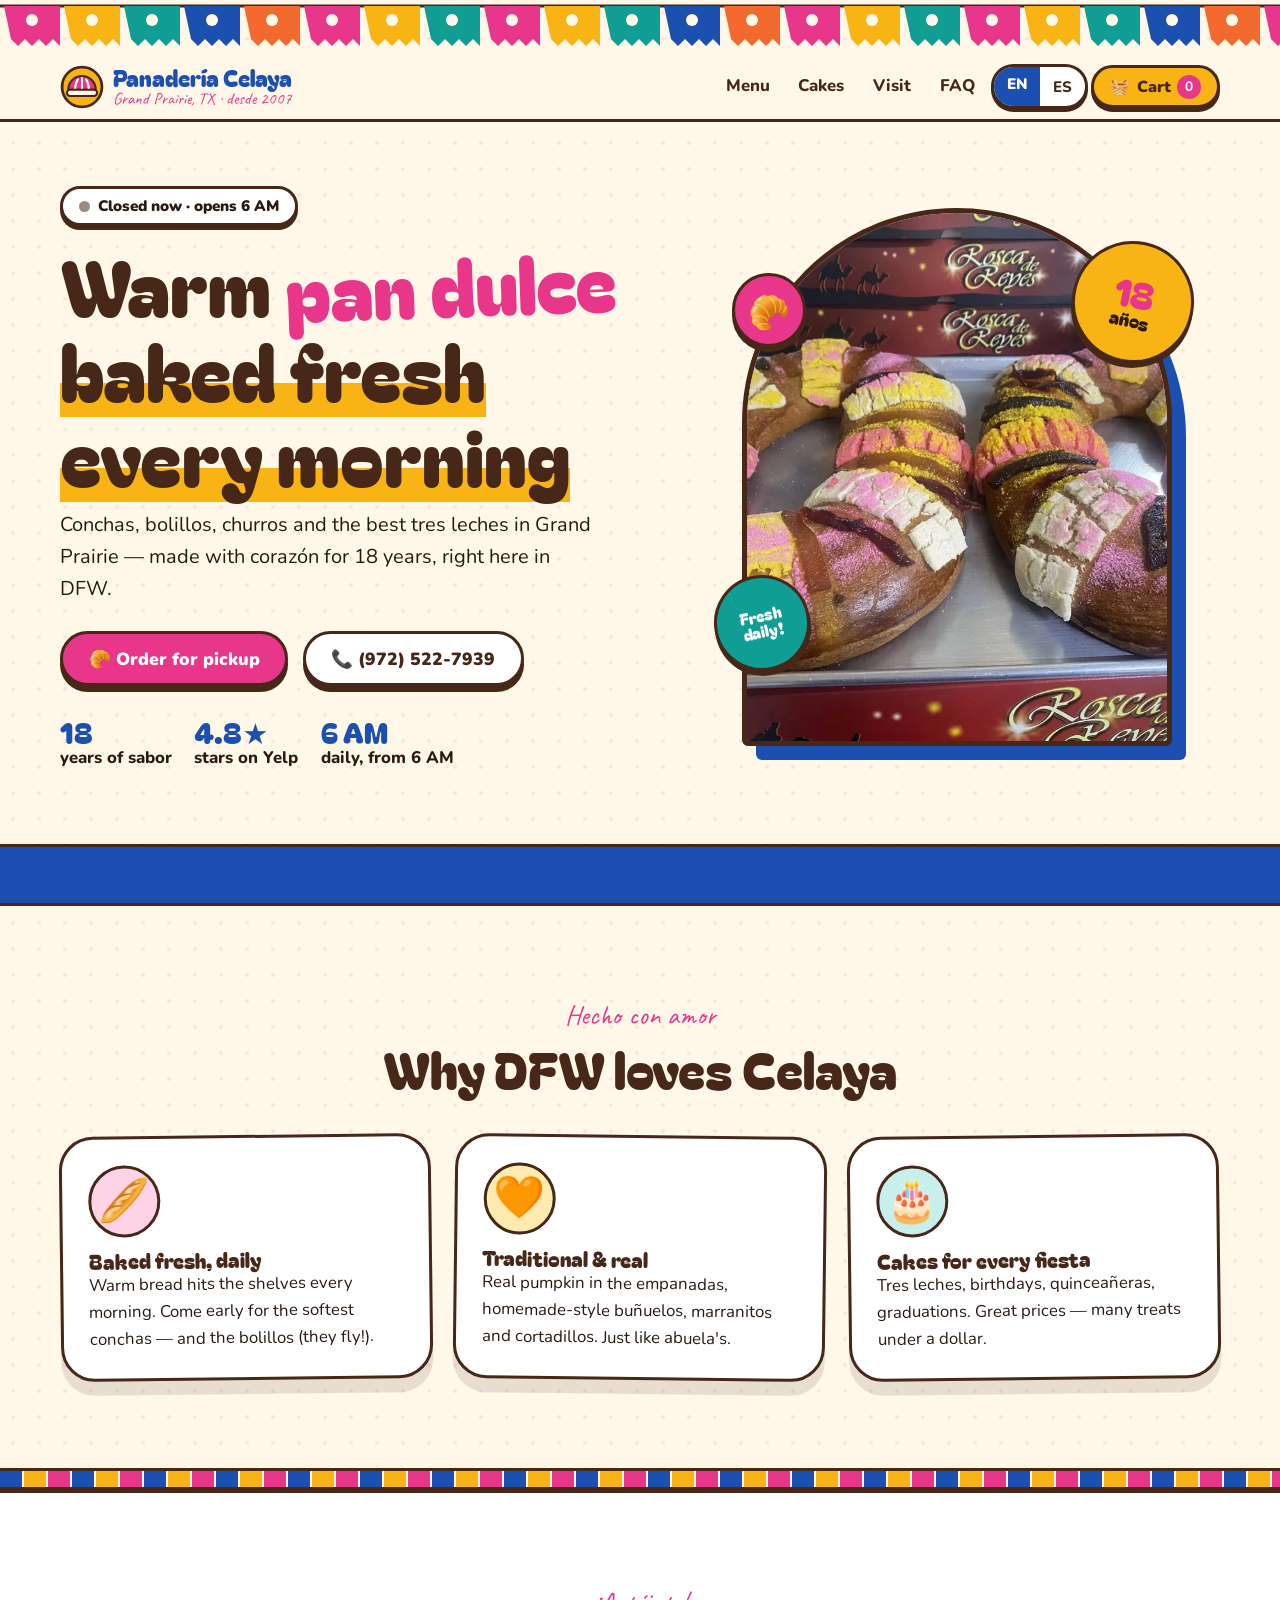
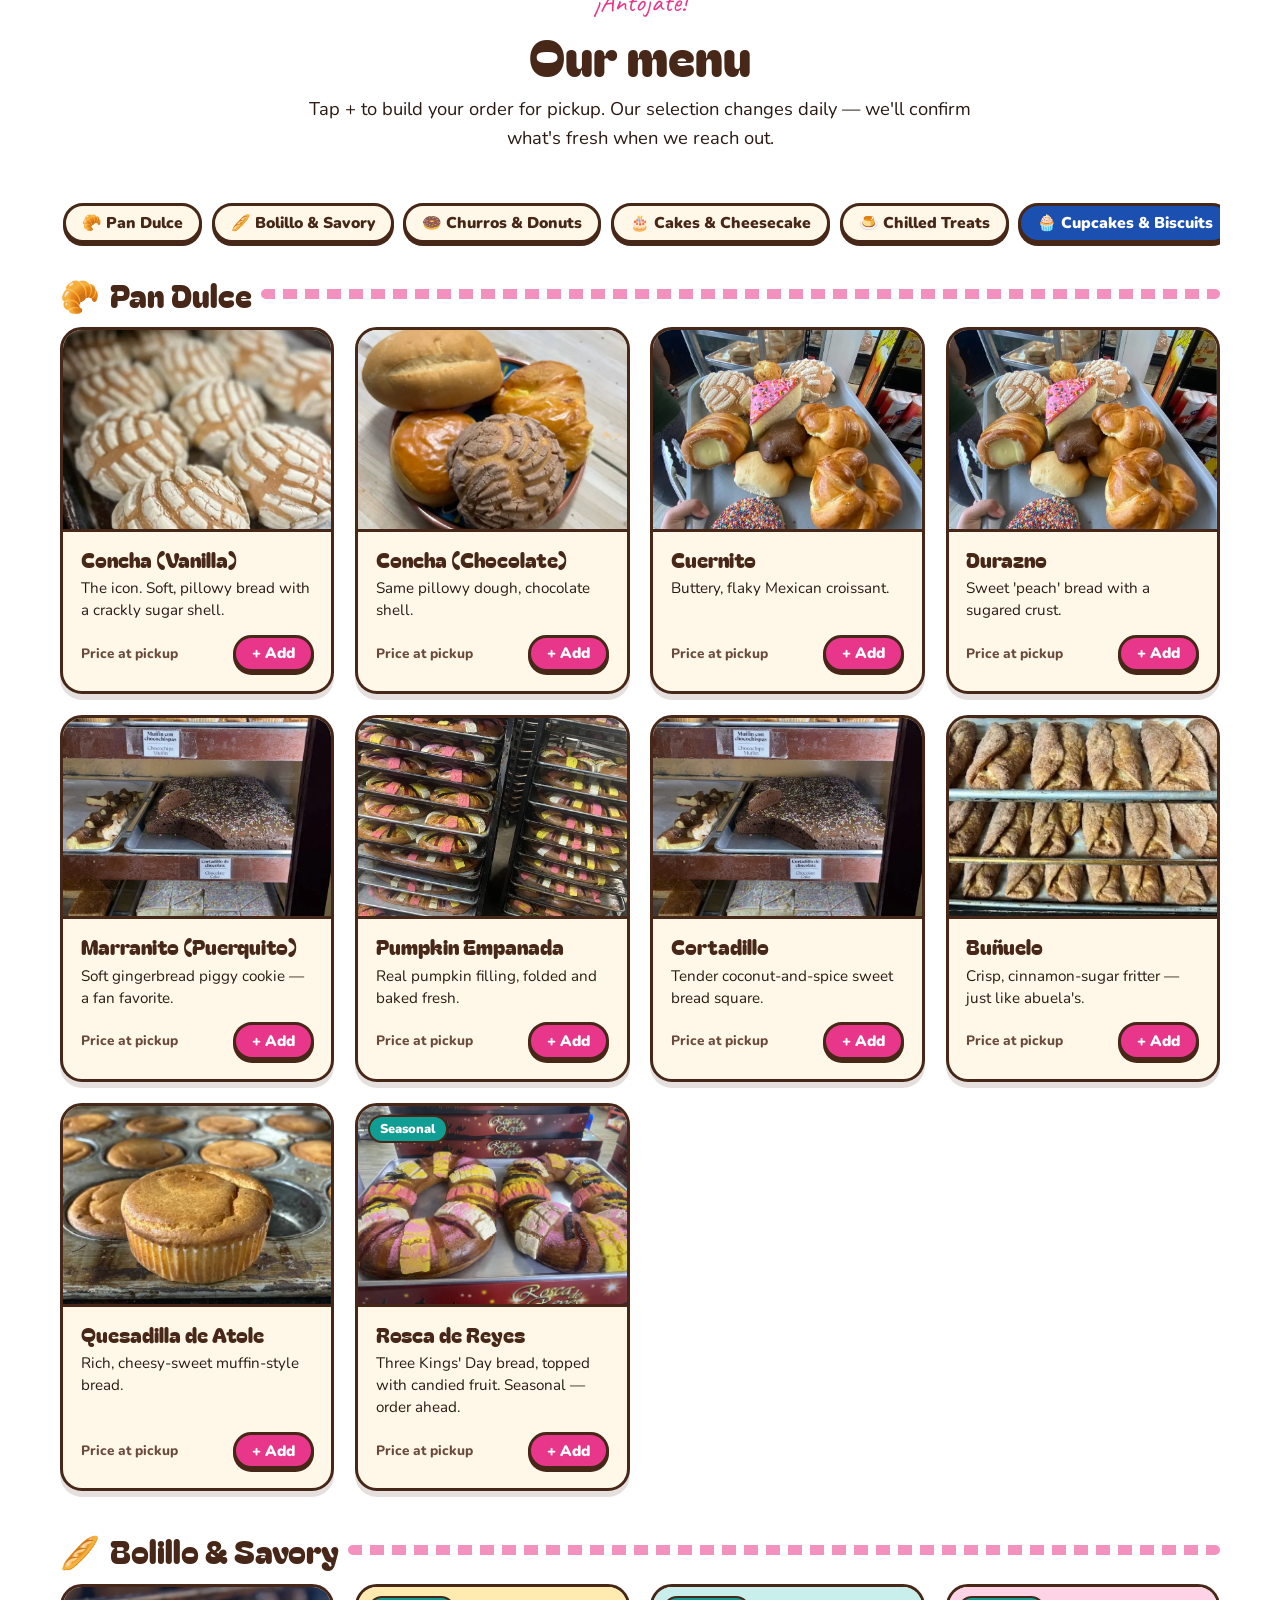
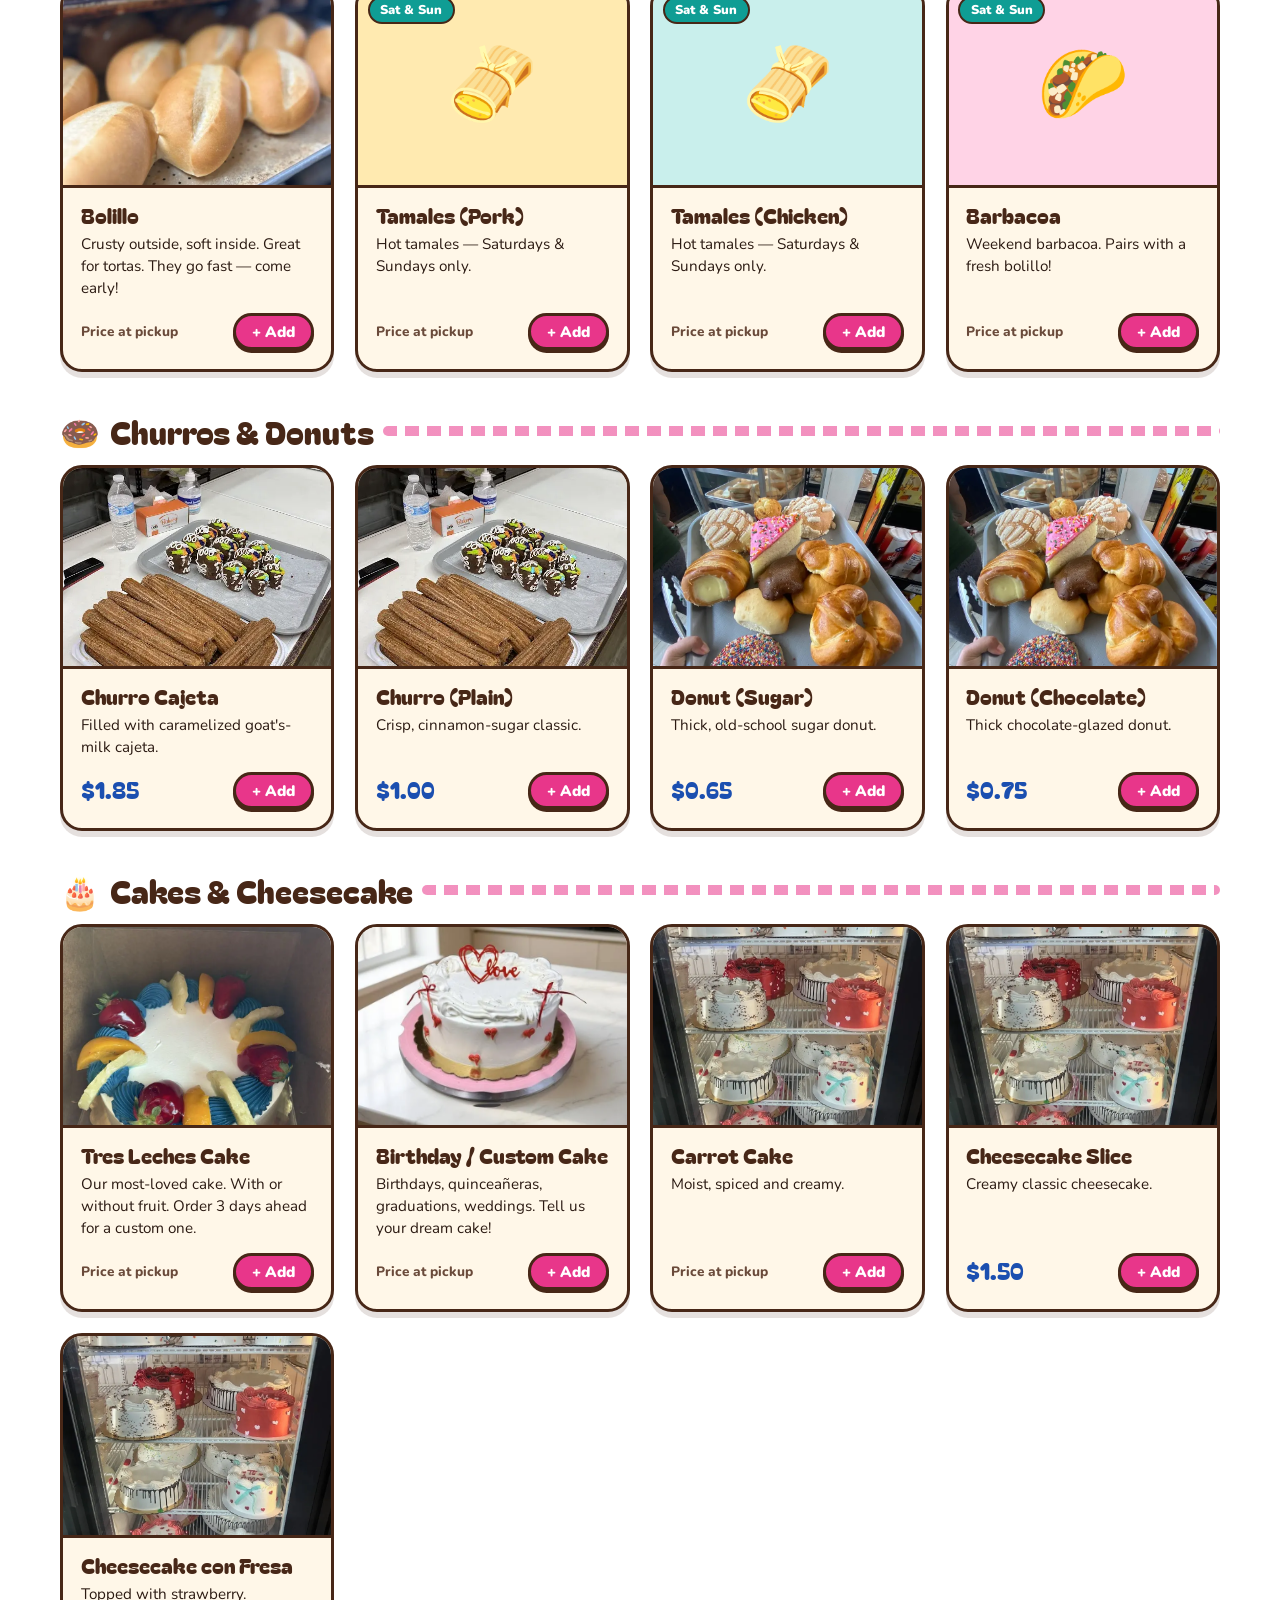
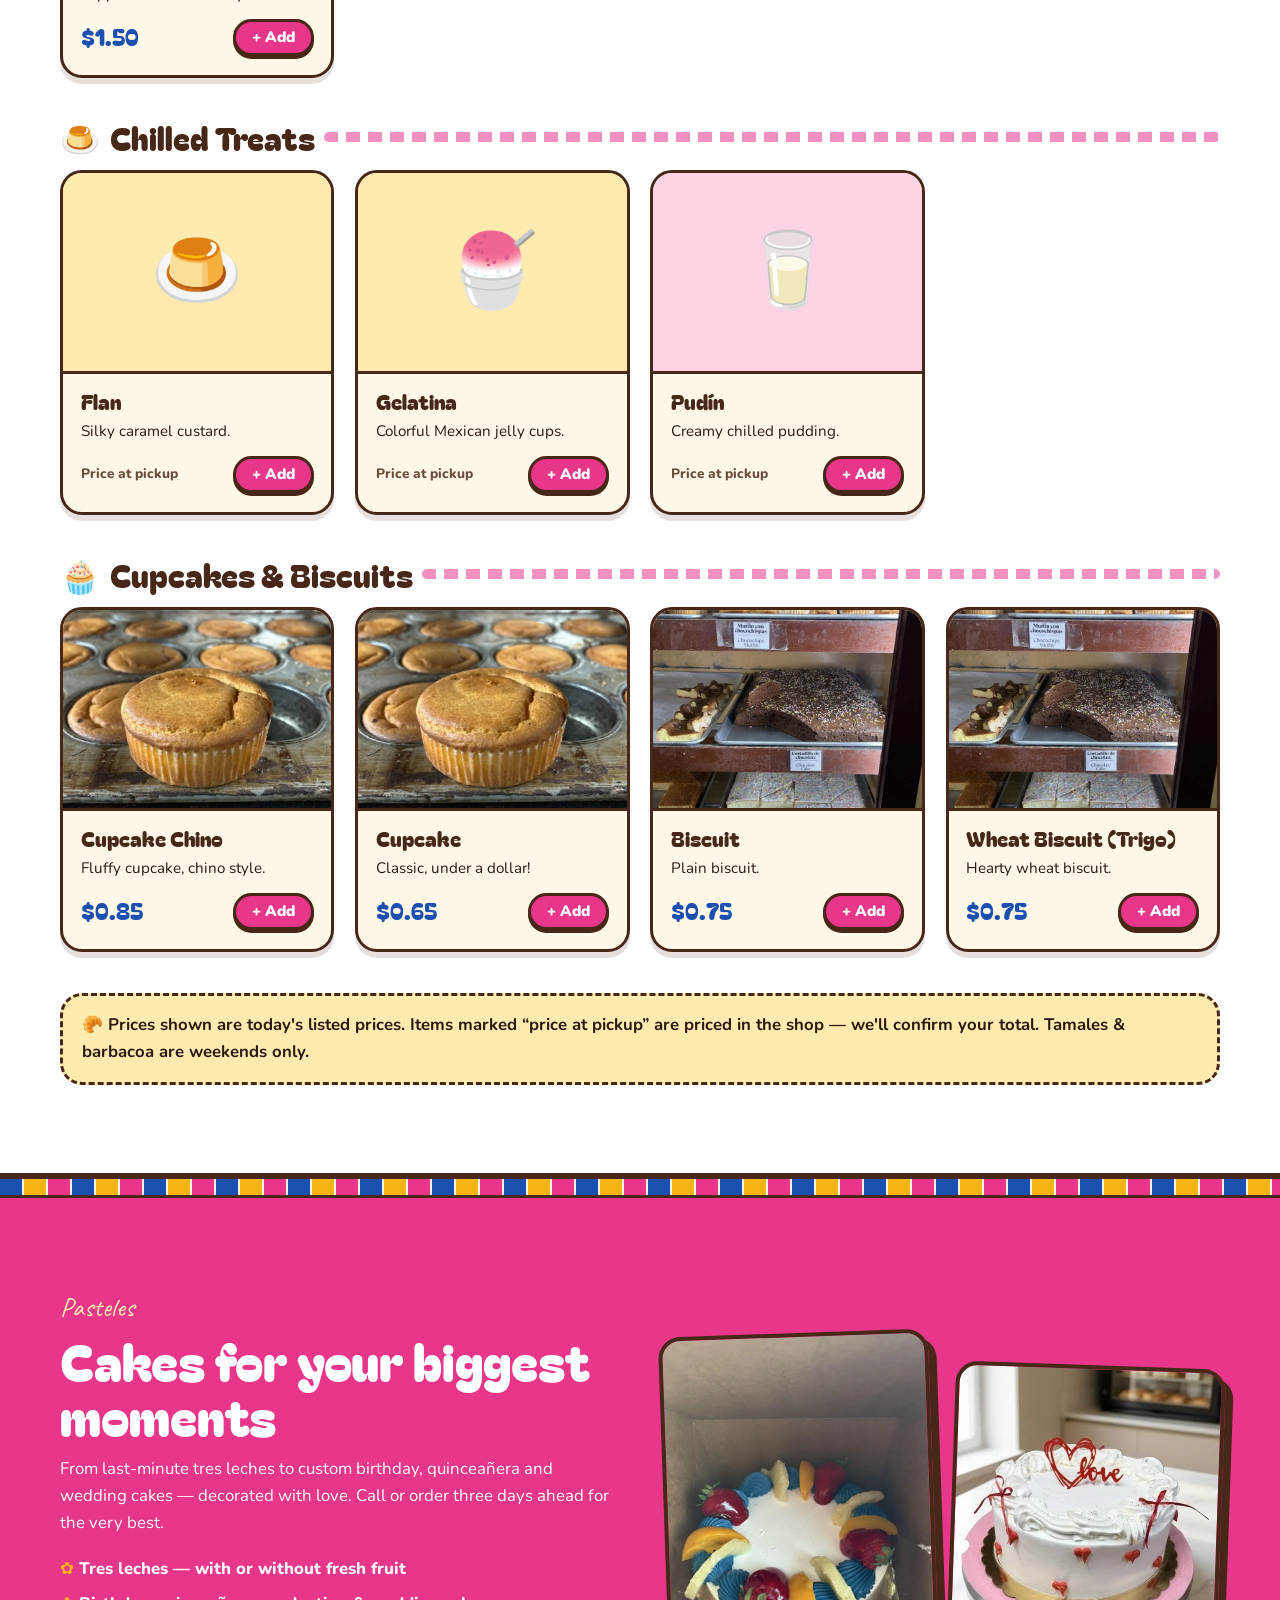
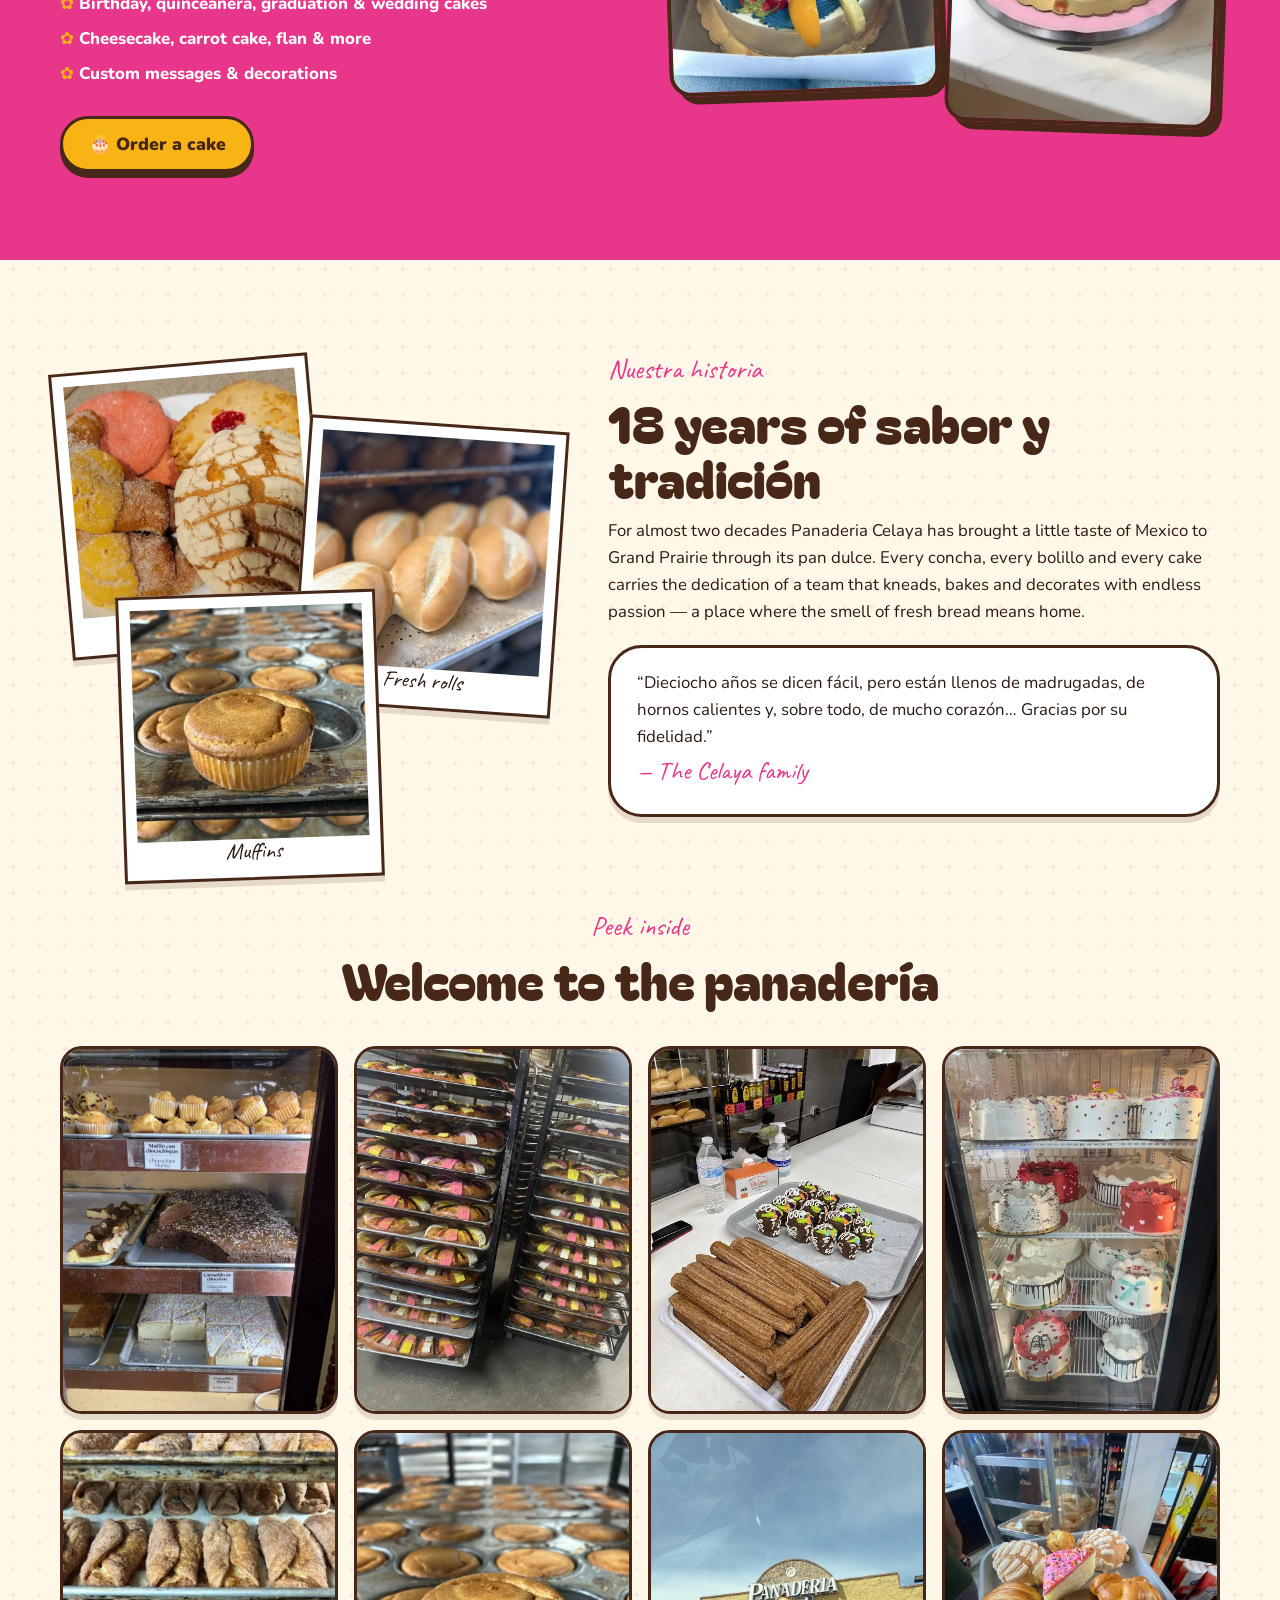
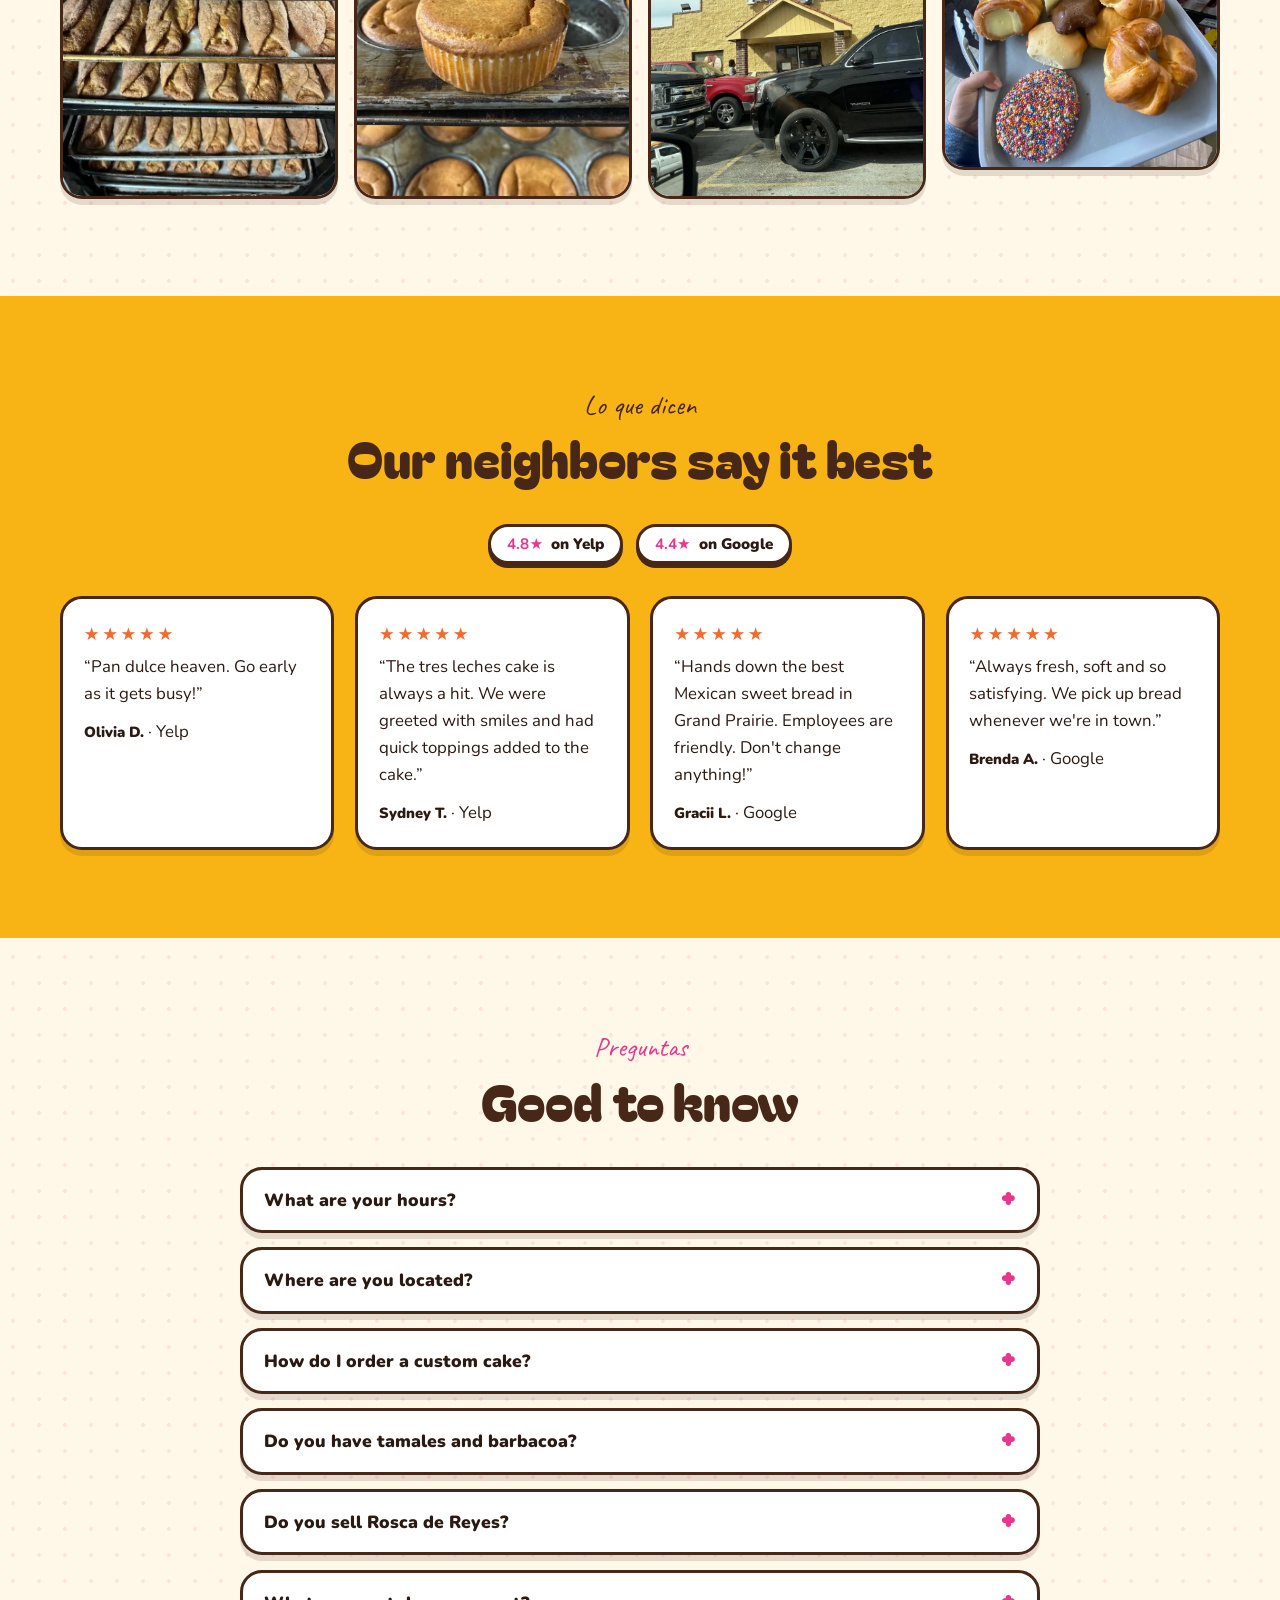
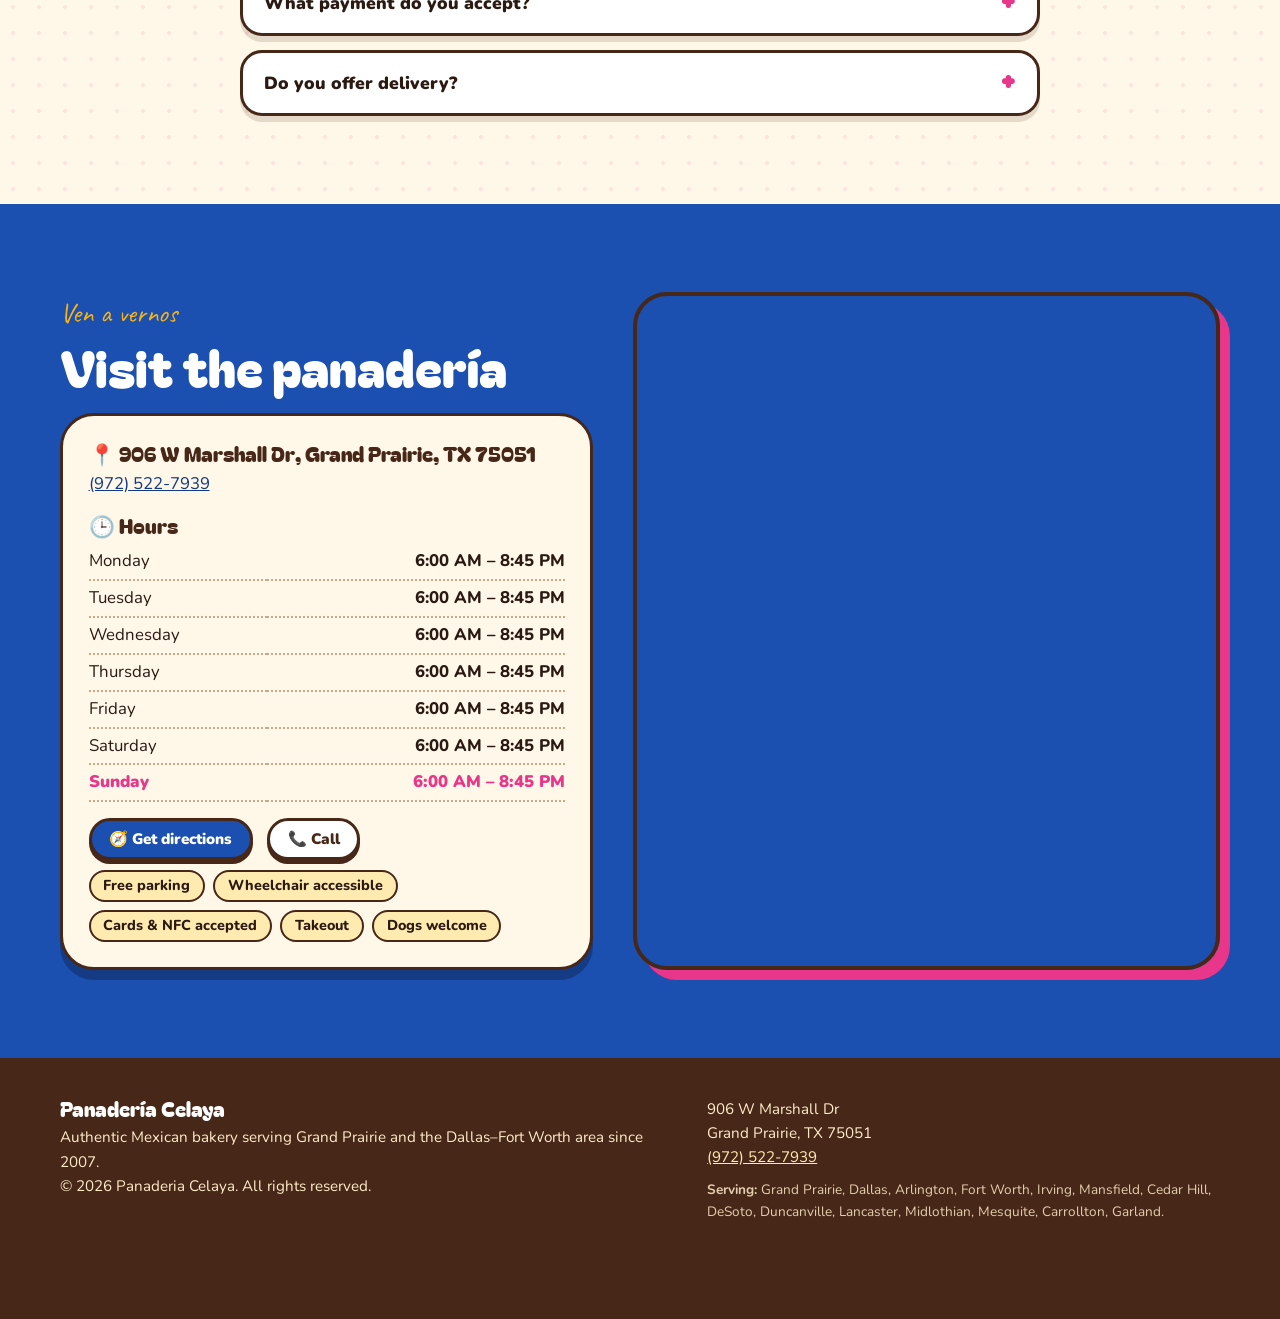
==== index.html @ 608b0362 "Initial commit: Panaderia Celaya bilingual bakery website" ====
<!doctype html>
<html lang="en">
<head>
<meta charset="utf-8">
<meta name="viewport" content="width=device-width,initial-scale=1">
<title>Panaderia Celaya | Best Mexican Bakery in Grand Prairie &amp; DFW — Pan Dulce, Tres Leches &amp; Custom Cakes</title>
<meta name="description" content="Fresh-baked Mexican pan dulce, conchas, bolillos, churros, tamales &amp; tres leches cakes in Grand Prairie, TX. Serving Dallas–Fort Worth for 18 years. Order online for pickup.">
<meta name="keywords" content="panaderia celaya, mexican bakery grand prairie, panaderia grand prairie tx, bakery near me, panaderia near me, pan dulce dallas, pan dulce DFW, conchas, bolillos, tres leches cake dallas, custom cakes grand prairie, quinceanera cakes DFW, rosca de reyes dallas, tamales grand prairie, barbacoa grand prairie, churros, best bakery arlington tx, panaderia mexicana cerca de mi">
<meta name="robots" content="index,follow,max-image-preview:large,max-snippet:-1,max-video-preview:-1">
<meta name="author" content="Panaderia Celaya">
<meta name="theme-color" content="#1b4fb0">
<link rel="canonical" href="https://www.panaderiacelaya.com/">
<link rel="alternate" hreflang="en" href="https://www.panaderiacelaya.com/">
<link rel="alternate" hreflang="es" href="https://www.panaderiacelaya.com/es/">
<link rel="alternate" hreflang="x-default" href="https://www.panaderiacelaya.com/">
<!-- Local SEO -->
<meta name="geo.region" content="US-TX"><meta name="geo.placename" content="Grand Prairie"><meta name="ICBM" content="32.7459, -96.9978">
<meta name="format-detection" content="telephone=yes">
<!-- Open Graph / Social -->
<meta property="og:type" content="restaurant.restaurant"><meta property="og:site_name" content="Panaderia Celaya">
<meta property="og:title" content="Panaderia Celaya | Best Mexican Bakery in Grand Prairie &amp; DFW — Pan Dulce, Tres Leches &amp; Custom Cakes"><meta property="og:description" content="Fresh-baked Mexican pan dulce, conchas, bolillos, churros, tamales &amp; tres leches cakes in Grand Prairie, TX. Serving Dallas–Fort Worth for 18 years. Order online for pickup.">
<meta property="og:url" content="https://www.panaderiacelaya.com/"><meta property="og:locale" content="en_US"><meta property="og:locale:alternate" content="es_US">
<meta property="og:image" content="https://www.panaderiacelaya.com/assets/og-cover.jpg"><meta property="og:image:width" content="1200"><meta property="og:image:height" content="630"><meta property="og:image:alt" content="Colorful Rosca de Reyes at Panaderia Celaya in Grand Prairie, Texas">
<meta property="restaurant:contact_info:street_address" content="906 W Marshall Dr"><meta property="restaurant:contact_info:locality" content="Grand Prairie"><meta property="restaurant:contact_info:region" content="TX"><meta property="restaurant:contact_info:postal_code" content="75051"><meta property="restaurant:contact_info:phone_number" content="+1-972-522-7939">
<meta name="twitter:card" content="summary_large_image"><meta name="twitter:title" content="Panaderia Celaya | Best Mexican Bakery in Grand Prairie &amp; DFW — Pan Dulce, Tres Leches &amp; Custom Cakes"><meta name="twitter:description" content="Fresh-baked Mexican pan dulce, conchas, bolillos, churros, tamales &amp; tres leches cakes in Grand Prairie, TX. Serving Dallas–Fort Worth for 18 years. Order online for pickup."><meta name="twitter:image" content="https://www.panaderiacelaya.com/assets/og-cover.jpg">
<link rel="icon" href="favicon.svg" type="image/svg+xml"><link rel="manifest" href="manifest.webmanifest">
<link rel="preconnect" href="https://fonts.googleapis.com"><link rel="preconnect" href="https://fonts.gstatic.com" crossorigin>
<link rel="preload" as="image" href="assets/img/rosca.webp">
<link href="https://fonts.googleapis.com/css2?family=Bagel+Fat+One&family=Caveat:wght@600&family=Nunito:wght@400;700;800;900&display=swap" rel="stylesheet">
<link rel="stylesheet" href="assets/styles.css">
<script type="application/ld+json">{"@context":"https://schema.org","@graph":[{"@type":["Bakery","LocalBusiness","FoodEstablishment"],"@id":"https://www.panaderiacelaya.com/#bakery","name":"Panaderia Celaya","alternateName":["Panadería Celaya","Panaderia Celaya Grand Prairie","Celaya Bakery"],"description":"Fresh-baked Mexican pan dulce, conchas, bolillos, churros, tamales & tres leches cakes in Grand Prairie, TX. Serving Dallas–Fort Worth for 18 years. Order online for pickup.","url":"https://www.panaderiacelaya.com/","image":["https://www.panaderiacelaya.com/assets/img/rosca.webp","https://www.panaderiacelaya.com/assets/img/storefront.webp","https://www.panaderiacelaya.com/assets/img/conchas-rack.webp","https://www.panaderiacelaya.com/assets/img/cake-fruit.webp","https://www.panaderiacelaya.com/assets/img/interior.webp"],"logo":"https://www.panaderiacelaya.com/favicon.svg","telephone":"+1-972-522-7939","priceRange":"$","servesCuisine":["Mexican","Bakery","Pan Dulce"],"foundingDate":"2007","slogan":"Pan dulce mexicano recién horneado desde 2007","inLanguage":["en","es"],"address":{"@type":"PostalAddress","streetAddress":"906 W Marshall Dr","addressLocality":"Grand Prairie","addressRegion":"TX","postalCode":"75051","addressCountry":"US"},"hasMap":"https://www.google.com/maps/search/?api=1&query=Panaderia+Celaya+906+W+Marshall+Dr+Grand+Prairie+TX+75051","openingHoursSpecification":[{"@type":"OpeningHoursSpecification","dayOfWeek":["Monday","Tuesday","Wednesday","Thursday","Friday","Saturday","Sunday"],"opens":"06:00","closes":"20:45"}],"paymentAccepted":"Cash, Credit Card, Debit Card, NFC Mobile Payments","currenciesAccepted":"USD","areaServed":[{"@type":"City","name":"Grand Prairie, TX"},{"@type":"City","name":"Dallas, TX"},{"@type":"City","name":"Arlington, TX"},{"@type":"City","name":"Fort Worth, TX"},{"@type":"City","name":"Irving, TX"},{"@type":"City","name":"Mansfield, TX"},{"@type":"City","name":"Cedar Hill, TX"},{"@type":"City","name":"DeSoto, TX"},{"@type":"City","name":"Duncanville, TX"},{"@type":"City","name":"Lancaster, TX"},{"@type":"City","name":"Midlothian, TX"},{"@type":"City","name":"Mesquite, TX"},{"@type":"City","name":"Carrollton, TX"},{"@type":"City","name":"Garland, TX"},{"@type":"AdministrativeArea","name":"Dallas–Fort Worth Metroplex"}],"amenityFeature":[{"@type":"LocationFeatureSpecification","name":"Free parking","value":true},{"@type":"LocationFeatureSpecification","name":"Wheelchair accessible entrance","value":true},{"@type":"LocationFeatureSpecification","name":"Wheelchair accessible parking","value":true},{"@type":"LocationFeatureSpecification","name":"Takeout","value":true},{"@type":"LocationFeatureSpecification","name":"Credit cards accepted","value":true}],"knowsAbout":["Pan dulce","Conchas","Bolillos","Tres leches cake","Rosca de Reyes","Churros","Tamales","Custom cakes","Quinceañera cakes"],"makesOffer":[{"@type":"Offer","itemOffered":{"@type":"Product","name":"Concha (Vanilla)"}},{"@type":"Offer","itemOffered":{"@type":"Product","name":"Rosca de Reyes"}},{"@type":"Offer","itemOffered":{"@type":"Product","name":"Bolillo"}},{"@type":"Offer","itemOffered":{"@type":"Product","name":"Tres Leches Cake"}},{"@type":"Offer","itemOffered":{"@type":"Product","name":"Birthday / Custom Cake"}}],"potentialAction":{"@type":"OrderAction","target":{"@type":"EntryPoint","urlTemplate":"https://www.panaderiacelaya.com/#order","actionPlatform":["http://schema.org/DesktopWebPlatform","http://schema.org/MobileWebPlatform"]},"deliveryMethod":"http://purl.org/goodrelations/v1#DeliveryModePickUp"},"hasMenu":{"@type":"Menu","name":"Panaderia Celaya Menu","hasMenuSection":[{"@type":"MenuSection","name":"Pan Dulce","hasMenuItem":[{"@type":"MenuItem","name":"Concha (Vanilla)","description":"The icon. Soft, pillowy bread with a crackly sugar shell."},{"@type":"MenuItem","name":"Concha (Chocolate)","description":"Same pillowy dough, chocolate shell."},{"@type":"MenuItem","name":"Cuernito","description":"Buttery, flaky Mexican croissant."},{"@type":"MenuItem","name":"Durazno","description":"Sweet 'peach' bread with a sugared crust."},{"@type":"MenuItem","name":"Marranito (Puerquito)","description":"Soft gingerbread piggy cookie — a fan favorite."},{"@type":"MenuItem","name":"Pumpkin Empanada","description":"Real pumpkin filling, folded and baked fresh."},{"@type":"MenuItem","name":"Cortadillo","description":"Tender coconut-and-spice sweet bread square."},{"@type":"MenuItem","name":"Buñuelo","description":"Crisp, cinnamon-sugar fritter — just like abuela's."},{"@type":"MenuItem","name":"Quesadilla de Atole","description":"Rich, cheesy-sweet muffin-style bread."},{"@type":"MenuItem","name":"Rosca de Reyes","description":"Three Kings' Day bread, topped with candied fruit. Seasonal — order ahead."}]},{"@type":"MenuSection","name":"Bolillo & Savory","hasMenuItem":[{"@type":"MenuItem","name":"Bolillo","description":"Crusty outside, soft inside. Great for tortas. They go fast — come early!"},{"@type":"MenuItem","name":"Tamales (Pork)","description":"Hot tamales — Saturdays & Sundays only."},{"@type":"MenuItem","name":"Tamales (Chicken)","description":"Hot tamales — Saturdays & Sundays only."},{"@type":"MenuItem","name":"Barbacoa","description":"Weekend barbacoa. Pairs with a fresh bolillo!"}]},{"@type":"MenuSection","name":"Churros & Donuts","hasMenuItem":[{"@type":"MenuItem","name":"Churro Cajeta","description":"Filled with caramelized goat's-milk cajeta.","offers":{"@type":"Offer","price":"1.85","priceCurrency":"USD"}},{"@type":"MenuItem","name":"Churro (Plain)","description":"Crisp, cinnamon-sugar classic.","offers":{"@type":"Offer","price":"1.00","priceCurrency":"USD"}},{"@type":"MenuItem","name":"Donut (Sugar)","description":"Thick, old-school sugar donut.","offers":{"@type":"Offer","price":"0.65","priceCurrency":"USD"}},{"@type":"MenuItem","name":"Donut (Chocolate)","description":"Thick chocolate-glazed donut.","offers":{"@type":"Offer","price":"0.75","priceCurrency":"USD"}}]},{"@type":"MenuSection","name":"Cakes & Cheesecake","hasMenuItem":[{"@type":"MenuItem","name":"Tres Leches Cake","description":"Our most-loved cake. With or without fruit. Order 3 days ahead for a custom one."},{"@type":"MenuItem","name":"Birthday / Custom Cake","description":"Birthdays, quinceañeras, graduations, weddings. Tell us your dream cake!"},{"@type":"MenuItem","name":"Carrot Cake","description":"Moist, spiced and creamy."},{"@type":"MenuItem","name":"Cheesecake Slice","description":"Creamy classic cheesecake.","offers":{"@type":"Offer","price":"1.50","priceCurrency":"USD"}},{"@type":"MenuItem","name":"Cheesecake con Fresa","description":"Topped with strawberry.","offers":{"@type":"Offer","price":"1.50","priceCurrency":"USD"}}]},{"@type":"MenuSection","name":"Chilled Treats","hasMenuItem":[{"@type":"MenuItem","name":"Flan","description":"Silky caramel custard."},{"@type":"MenuItem","name":"Gelatina","description":"Colorful Mexican jelly cups."},{"@type":"MenuItem","name":"Pudín","description":"Creamy chilled pudding."}]},{"@type":"MenuSection","name":"Cupcakes & Biscuits","hasMenuItem":[{"@type":"MenuItem","name":"Cupcake Chino","description":"Fluffy cupcake, chino style.","offers":{"@type":"Offer","price":"0.85","priceCurrency":"USD"}},{"@type":"MenuItem","name":"Cupcake","description":"Classic, under a dollar!","offers":{"@type":"Offer","price":"0.65","priceCurrency":"USD"}},{"@type":"MenuItem","name":"Biscuit","description":"Plain biscuit.","offers":{"@type":"Offer","price":"0.75","priceCurrency":"USD"}},{"@type":"MenuItem","name":"Wheat Biscuit (Trigo)","description":"Hearty wheat biscuit.","offers":{"@type":"Offer","price":"0.75","priceCurrency":"USD"}}]}]}},{"@type":"FAQPage","@id":"https://www.panaderiacelaya.com/#faq-en","mainEntity":[{"@type":"Question","name":"What are your hours?","acceptedAnswer":{"@type":"Answer","text":"We're open every day from 6:00 AM to 8:45 PM. Bread comes out warm in the morning, and popular items (like bolillos) can sell out by the afternoon — come early!"}},{"@type":"Question","name":"Where are you located?","acceptedAnswer":{"@type":"Answer","text":"906 W Marshall Dr, Grand Prairie, TX 75051 — right off Marshall Drive, with free parking and a wheelchair-accessible entrance."}},{"@type":"Question","name":"How do I order a custom cake?","acceptedAnswer":{"@type":"Answer","text":"Add a cake to your order here, or call (972) 522-7939. For custom cakes please order at least 3 days ahead. Tres leches is often available same-day."}},{"@type":"Question","name":"Do you have tamales and barbacoa?","acceptedAnswer":{"@type":"Answer","text":"Yes! Hot tamales (pork and chicken) and barbacoa are available on Saturdays and Sundays. They sell out early, so come in the morning."}},{"@type":"Question","name":"Do you sell Rosca de Reyes?","acceptedAnswer":{"@type":"Answer","text":"Yes — our colorful Rosca de Reyes is made around Three Kings' Day in January. Order ahead so you don't miss out."}},{"@type":"Question","name":"What payment do you accept?","acceptedAnswer":{"@type":"Answer","text":"Cash, credit and debit cards, and mobile (NFC) payments."}},{"@type":"Question","name":"Do you offer delivery?","acceptedAnswer":{"@type":"Answer","text":"Pickup is easiest. For delivery or large event orders, please call us at (972) 522-7939."}}]},{"@type":"WebSite","@id":"https://www.panaderiacelaya.com/#website","url":"https://www.panaderiacelaya.com/","name":"Panaderia Celaya","inLanguage":["en","es"],"publisher":{"@id":"https://www.panaderiacelaya.com/#bakery"}}]}</script>
</head>
<body>
<a class="skip" href="#main">Skip to content</a>
<div class="picado" aria-hidden="true"></div>
<header class="top"><div class="wrap">
  <a class="logo" href="./" aria-label="Panadería Celaya"><svg viewBox="0 0 64 64" aria-hidden="true"><circle cx="32" cy="32" r="29" fill="#f8b414" stroke="#472717" stroke-width="4"/><path d="M12 36a20 20 0 0 1 40 0z" fill="#e8368a" stroke="#472717" stroke-width="3"/><path d="M22 36c0-8 2-12 4-15M32 36V19M42 36c0-8-2-12-4-15" stroke="#fff7e8" stroke-width="3" fill="none" stroke-linecap="round"/><rect x="10" y="36" width="44" height="9" rx="4.5" fill="#fff7e8" stroke="#472717" stroke-width="3"/></svg><span>Panadería Celaya<small>Grand Prairie, TX · desde 2007</small></span></a>
  <nav class="main" aria-label="Main">
    <a href="#menu">Menu</a><a href="#cakes">Cakes</a><a href="#visit">Visit</a><a href="#faq">FAQ</a>
    <div class="lang" role="group" aria-label="Language / Idioma"><span aria-current="true">EN</span><a href="es/" hreflang="es" lang="es" title="Español">ES</a></div>
    <button class="cart-btn keep" type="button" data-open-cart aria-label="Cart">🧺 <span class="t">Cart</span> <b class="cart-count">0</b></button>
  </nav>
</div></header>
<main id="main">
<section class="hero"><div class="wrap">
  <div>
    <span class="pill" id="openPill"><span class="dot"></span><span class="txt">Hours: 6 AM – 8:45 PM</span></span>
    <h1>Warm <em>pan dulce</em><br><span class="u">baked fresh every morning</span></h1>
    <p class="lead">Conchas, bolillos, churros and the best tres leches in Grand Prairie — made with corazón for 18 years, right here in DFW.</p>
    <div class="cta"><a class="btn" href="#menu">🥐 Order for pickup</a><a class="btn alt" href="tel:+19725227939">📞 (972) 522-7939</a></div>
    <div class="mini"><div><strong>18</strong>years of sabor</div><div><strong>4.8★</strong>stars on Yelp</div><div><strong>6 AM</strong>daily, from 6 AM</div></div>
  </div>
  <div class="arch"><div class="frame"><img src="assets/img/rosca.webp" alt="Colorful Rosca de Reyes at Panaderia Celaya in Grand Prairie, Texas" width="430" height="538" fetchpriority="high"></div>
    <div class="sticker a"><span><b>18</b>años</span></div><div class="sticker b">Fresh daily!</div><div class="sticker c" aria-hidden="true">🥐</div></div>
</div></section>
<div class="marquee" aria-hidden="true"><div><span>¡Buenos días!</span><i>✿</i><span>Conchas</span><i>✿</i><span>Bolillos</span><i>✿</i><span>Churros</span><i>✿</i><span>Tres Leches</span><i>✿</i><span>Empanadas</span><i>✿</i><span>Tamales</span><i>✿</i><span>Pastel de Cumpleaños</span><i>✿</i><span>Buñuelos</span><i>✿</i><span>Marranitos</span><i>✿</i><span>¡Ven temprano!</span><i>✿</i><span>¡Buenos días!</span><i>✿</i><span>Conchas</span><i>✿</i><span>Bolillos</span><i>✿</i><span>Churros</span><i>✿</i><span>Tres Leches</span><i>✿</i><span>Empanadas</span><i>✿</i><span>Tamales</span><i>✿</i><span>Pastel de Cumpleaños</span><i>✿</i><span>Buñuelos</span><i>✿</i><span>Marranitos</span><i>✿</i><span>¡Ven temprano!</span><i>✿</i></div></div>

<section><div class="wrap">
  <div class="head"><span class="eyebrow">Hecho con amor</span><h2>Why DFW loves Celaya</h2></div>
  <div class="why">
    <div class="card"><div class="ico">🥖</div><h3>Baked fresh, daily</h3><p>Warm bread hits the shelves every morning. Come early for the softest conchas — and the bolillos (they fly!).</p></div>
    <div class="card"><div class="ico">🧡</div><h3>Traditional & real</h3><p>Real pumpkin in the empanadas, homemade-style buñuelos, marranitos and cortadillos. Just like abuela's.</p></div>
    <div class="card"><div class="ico">🎂</div><h3>Cakes for every fiesta</h3><p>Tres leches, birthdays, quinceañeras, graduations. Great prices — many treats under a dollar.</p></div>
  </div>
</div></section>
<div class="tiles" aria-hidden="true"></div>

<section class="menu-sec" id="menu"><div class="wrap">
  <div class="head"><span class="eyebrow">¡Antójate!</span><h2>Our menu</h2><p>Tap + to build your order for pickup. Our selection changes daily — we'll confirm what's fresh when we reach out.</p></div>
  <nav class="chips" aria-label="Our menu"><a class="chip" href="#cat-pan">🥐 Pan Dulce</a><a class="chip" href="#cat-salado">🥖 Bolillo &amp; Savory</a><a class="chip" href="#cat-churros">🍩 Churros &amp; Donuts</a><a class="chip" href="#cat-cakes">🎂 Cakes &amp; Cheesecake</a><a class="chip" href="#cat-frio">🍮 Chilled Treats</a><a class="chip" href="#cat-mini">🧁 Cupcakes &amp; Biscuits</a></nav>
  <div class="cat" id="cat-pan"><h3><span aria-hidden="true">🥐</span> Pan Dulce</h3><div class="grid"><article class="item" data-id="concha-v"><div class="ph"><img src="assets/img/conchas-rack.webp" alt="Concha (Vanilla) — Panaderia Celaya Grand Prairie TX" loading="lazy" width="400" height="300"></div><div class="bd"><h4>Concha (Vanilla)</h4><p>The icon. Soft, pillowy bread with a crackly sugar shell.</p><div class="row"><span class="price ask">Price at pickup</span><button class="add" type="button">+ Add</button><span class="step"><button type="button" data-d="-1" aria-label="Remove one">–</button><output>0</output><button type="button" data-d="1" aria-label="Add one">+</button></span></div></div></article><article class="item" data-id="concha-c"><div class="ph"><img src="assets/img/bread-bowl.webp" alt="Concha (Chocolate) — Panaderia Celaya Grand Prairie TX" loading="lazy" width="400" height="300"></div><div class="bd"><h4>Concha (Chocolate)</h4><p>Same pillowy dough, chocolate shell.</p><div class="row"><span class="price ask">Price at pickup</span><button class="add" type="button">+ Add</button><span class="step"><button type="button" data-d="-1" aria-label="Remove one">–</button><output>0</output><button type="button" data-d="1" aria-label="Add one">+</button></span></div></div></article><article class="item" data-id="cuernito"><div class="ph"><img src="assets/img/tray.webp" alt="Cuernito — Panaderia Celaya Grand Prairie TX" loading="lazy" width="400" height="300"></div><div class="bd"><h4>Cuernito</h4><p>Buttery, flaky Mexican croissant.</p><div class="row"><span class="price ask">Price at pickup</span><button class="add" type="button">+ Add</button><span class="step"><button type="button" data-d="-1" aria-label="Remove one">–</button><output>0</output><button type="button" data-d="1" aria-label="Add one">+</button></span></div></div></article><article class="item" data-id="durazno"><div class="ph"><img src="assets/img/tray.webp" alt="Durazno — Panaderia Celaya Grand Prairie TX" loading="lazy" width="400" height="300"></div><div class="bd"><h4>Durazno</h4><p>Sweet &#x27;peach&#x27; bread with a sugared crust.</p><div class="row"><span class="price ask">Price at pickup</span><button class="add" type="button">+ Add</button><span class="step"><button type="button" data-d="-1" aria-label="Remove one">–</button><output>0</output><button type="button" data-d="1" aria-label="Add one">+</button></span></div></div></article><article class="item" data-id="marranito"><div class="ph"><img src="assets/img/case.webp" alt="Marranito (Puerquito) — Panaderia Celaya Grand Prairie TX" loading="lazy" width="400" height="300"></div><div class="bd"><h4>Marranito (Puerquito)</h4><p>Soft gingerbread piggy cookie — a fan favorite.</p><div class="row"><span class="price ask">Price at pickup</span><button class="add" type="button">+ Add</button><span class="step"><button type="button" data-d="-1" aria-label="Remove one">–</button><output>0</output><button type="button" data-d="1" aria-label="Add one">+</button></span></div></div></article><article class="item" data-id="empanada"><div class="ph"><img src="assets/img/rack-color.webp" alt="Pumpkin Empanada — Panaderia Celaya Grand Prairie TX" loading="lazy" width="400" height="300"></div><div class="bd"><h4>Pumpkin Empanada</h4><p>Real pumpkin filling, folded and baked fresh.</p><div class="row"><span class="price ask">Price at pickup</span><button class="add" type="button">+ Add</button><span class="step"><button type="button" data-d="-1" aria-label="Remove one">–</button><output>0</output><button type="button" data-d="1" aria-label="Add one">+</button></span></div></div></article><article class="item" data-id="cortadillo"><div class="ph"><img src="assets/img/case.webp" alt="Cortadillo — Panaderia Celaya Grand Prairie TX" loading="lazy" width="400" height="300"></div><div class="bd"><h4>Cortadillo</h4><p>Tender coconut-and-spice sweet bread square.</p><div class="row"><span class="price ask">Price at pickup</span><button class="add" type="button">+ Add</button><span class="step"><button type="button" data-d="-1" aria-label="Remove one">–</button><output>0</output><button type="button" data-d="1" aria-label="Add one">+</button></span></div></div></article><article class="item" data-id="bunuelo"><div class="ph"><img src="assets/img/rolls-rack.webp" alt="Buñuelo — Panaderia Celaya Grand Prairie TX" loading="lazy" width="400" height="300"></div><div class="bd"><h4>Buñuelo</h4><p>Crisp, cinnamon-sugar fritter — just like abuela&#x27;s.</p><div class="row"><span class="price ask">Price at pickup</span><button class="add" type="button">+ Add</button><span class="step"><button type="button" data-d="-1" aria-label="Remove one">–</button><output>0</output><button type="button" data-d="1" aria-label="Add one">+</button></span></div></div></article><article class="item" data-id="quesadilla"><div class="ph"><img src="assets/img/muffin.webp" alt="Quesadilla de Atole — Panaderia Celaya Grand Prairie TX" loading="lazy" width="400" height="300"></div><div class="bd"><h4>Quesadilla de Atole</h4><p>Rich, cheesy-sweet muffin-style bread.</p><div class="row"><span class="price ask">Price at pickup</span><button class="add" type="button">+ Add</button><span class="step"><button type="button" data-d="-1" aria-label="Remove one">–</button><output>0</output><button type="button" data-d="1" aria-label="Add one">+</button></span></div></div></article><article class="item" data-id="rosca"><div class="ph"><img src="assets/img/rosca.webp" alt="Rosca de Reyes — Panaderia Celaya Grand Prairie TX" loading="lazy" width="400" height="300"><span class="tag">Seasonal</span></div><div class="bd"><h4>Rosca de Reyes</h4><p>Three Kings&#x27; Day bread, topped with candied fruit. Seasonal — order ahead.</p><div class="row"><span class="price ask">Price at pickup</span><button class="add" type="button">+ Add</button><span class="step"><button type="button" data-d="-1" aria-label="Remove one">–</button><output>0</output><button type="button" data-d="1" aria-label="Add one">+</button></span></div></div></article></div></div><div class="cat" id="cat-salado"><h3><span aria-hidden="true">🥖</span> Bolillo &amp; Savory</h3><div class="grid"><article class="item" data-id="bolillo"><div class="ph"><img src="assets/img/bolillos.webp" alt="Bolillo — Panaderia Celaya Grand Prairie TX" loading="lazy" width="400" height="300"></div><div class="bd"><h4>Bolillo</h4><p>Crusty outside, soft inside. Great for tortas. They go fast — come early!</p><div class="row"><span class="price ask">Price at pickup</span><button class="add" type="button">+ Add</button><span class="step"><button type="button" data-d="-1" aria-label="Remove one">–</button><output>0</output><button type="button" data-d="1" aria-label="Add one">+</button></span></div></div></article><article class="item" data-id="tamal-p"><div class="ph emo e0" role="img" aria-label="Tamales (Pork)">🫔<span class="tag">Sat & Sun</span></div><div class="bd"><h4>Tamales (Pork)</h4><p>Hot tamales — Saturdays &amp; Sundays only.</p><div class="row"><span class="price ask">Price at pickup</span><button class="add" type="button">+ Add</button><span class="step"><button type="button" data-d="-1" aria-label="Remove one">–</button><output>0</output><button type="button" data-d="1" aria-label="Add one">+</button></span></div></div></article><article class="item" data-id="tamal-c"><div class="ph emo e2" role="img" aria-label="Tamales (Chicken)">🫔<span class="tag">Sat & Sun</span></div><div class="bd"><h4>Tamales (Chicken)</h4><p>Hot tamales — Saturdays &amp; Sundays only.</p><div class="row"><span class="price ask">Price at pickup</span><button class="add" type="button">+ Add</button><span class="step"><button type="button" data-d="-1" aria-label="Remove one">–</button><output>0</output><button type="button" data-d="1" aria-label="Add one">+</button></span></div></div></article><article class="item" data-id="barbacoa"><div class="ph emo e1" role="img" aria-label="Barbacoa">🌮<span class="tag">Sat & Sun</span></div><div class="bd"><h4>Barbacoa</h4><p>Weekend barbacoa. Pairs with a fresh bolillo!</p><div class="row"><span class="price ask">Price at pickup</span><button class="add" type="button">+ Add</button><span class="step"><button type="button" data-d="-1" aria-label="Remove one">–</button><output>0</output><button type="button" data-d="1" aria-label="Add one">+</button></span></div></div></article></div></div><div class="cat" id="cat-churros"><h3><span aria-hidden="true">🍩</span> Churros &amp; Donuts</h3><div class="grid"><article class="item" data-id="churro-c"><div class="ph"><img src="assets/img/churros.webp" alt="Churro Cajeta — Panaderia Celaya Grand Prairie TX" loading="lazy" width="400" height="300"></div><div class="bd"><h4>Churro Cajeta</h4><p>Filled with caramelized goat&#x27;s-milk cajeta.</p><div class="row"><span class="price">$1.85</span><button class="add" type="button">+ Add</button><span class="step"><button type="button" data-d="-1" aria-label="Remove one">–</button><output>0</output><button type="button" data-d="1" aria-label="Add one">+</button></span></div></div></article><article class="item" data-id="churro-p"><div class="ph"><img src="assets/img/churros.webp" alt="Churro (Plain) — Panaderia Celaya Grand Prairie TX" loading="lazy" width="400" height="300"></div><div class="bd"><h4>Churro (Plain)</h4><p>Crisp, cinnamon-sugar classic.</p><div class="row"><span class="price">$1.00</span><button class="add" type="button">+ Add</button><span class="step"><button type="button" data-d="-1" aria-label="Remove one">–</button><output>0</output><button type="button" data-d="1" aria-label="Add one">+</button></span></div></div></article><article class="item" data-id="donut-s"><div class="ph"><img src="assets/img/tray.webp" alt="Donut (Sugar) — Panaderia Celaya Grand Prairie TX" loading="lazy" width="400" height="300"></div><div class="bd"><h4>Donut (Sugar)</h4><p>Thick, old-school sugar donut.</p><div class="row"><span class="price">$0.65</span><button class="add" type="button">+ Add</button><span class="step"><button type="button" data-d="-1" aria-label="Remove one">–</button><output>0</output><button type="button" data-d="1" aria-label="Add one">+</button></span></div></div></article><article class="item" data-id="donut-c"><div class="ph"><img src="assets/img/tray.webp" alt="Donut (Chocolate) — Panaderia Celaya Grand Prairie TX" loading="lazy" width="400" height="300"></div><div class="bd"><h4>Donut (Chocolate)</h4><p>Thick chocolate-glazed donut.</p><div class="row"><span class="price">$0.75</span><button class="add" type="button">+ Add</button><span class="step"><button type="button" data-d="-1" aria-label="Remove one">–</button><output>0</output><button type="button" data-d="1" aria-label="Add one">+</button></span></div></div></article></div></div><div class="cat" id="cat-cakes"><h3><span aria-hidden="true">🎂</span> Cakes &amp; Cheesecake</h3><div class="grid"><article class="item" data-id="tres-leches"><div class="ph"><img src="assets/img/cake-fruit.webp" alt="Tres Leches Cake — Panaderia Celaya Grand Prairie TX" loading="lazy" width="400" height="300"></div><div class="bd"><h4>Tres Leches Cake</h4><p>Our most-loved cake. With or without fruit. Order 3 days ahead for a custom one.</p><div class="row"><span class="price ask">Price at pickup</span><button class="add" type="button">+ Add</button><span class="step"><button type="button" data-d="-1" aria-label="Remove one">–</button><output>0</output><button type="button" data-d="1" aria-label="Add one">+</button></span></div></div></article><article class="item" data-id="birthday"><div class="ph"><img src="assets/img/cake-love.webp" alt="Birthday / Custom Cake — Panaderia Celaya Grand Prairie TX" loading="lazy" width="400" height="300"></div><div class="bd"><h4>Birthday / Custom Cake</h4><p>Birthdays, quinceañeras, graduations, weddings. Tell us your dream cake!</p><div class="row"><span class="price ask">Price at pickup</span><button class="add" type="button">+ Add</button><span class="step"><button type="button" data-d="-1" aria-label="Remove one">–</button><output>0</output><button type="button" data-d="1" aria-label="Add one">+</button></span></div></div></article><article class="item" data-id="carrot"><div class="ph"><img src="assets/img/cakes-fridge.webp" alt="Carrot Cake — Panaderia Celaya Grand Prairie TX" loading="lazy" width="400" height="300"></div><div class="bd"><h4>Carrot Cake</h4><p>Moist, spiced and creamy.</p><div class="row"><span class="price ask">Price at pickup</span><button class="add" type="button">+ Add</button><span class="step"><button type="button" data-d="-1" aria-label="Remove one">–</button><output>0</output><button type="button" data-d="1" aria-label="Add one">+</button></span></div></div></article><article class="item" data-id="cheese"><div class="ph"><img src="assets/img/cakes-fridge.webp" alt="Cheesecake Slice — Panaderia Celaya Grand Prairie TX" loading="lazy" width="400" height="300"></div><div class="bd"><h4>Cheesecake Slice</h4><p>Creamy classic cheesecake.</p><div class="row"><span class="price">$1.50</span><button class="add" type="button">+ Add</button><span class="step"><button type="button" data-d="-1" aria-label="Remove one">–</button><output>0</output><button type="button" data-d="1" aria-label="Add one">+</button></span></div></div></article><article class="item" data-id="cheese-f"><div class="ph"><img src="assets/img/cakes-fridge.webp" alt="Cheesecake con Fresa — Panaderia Celaya Grand Prairie TX" loading="lazy" width="400" height="300"></div><div class="bd"><h4>Cheesecake con Fresa</h4><p>Topped with strawberry.</p><div class="row"><span class="price">$1.50</span><button class="add" type="button">+ Add</button><span class="step"><button type="button" data-d="-1" aria-label="Remove one">–</button><output>0</output><button type="button" data-d="1" aria-label="Add one">+</button></span></div></div></article></div></div><div class="cat" id="cat-frio"><h3><span aria-hidden="true">🍮</span> Chilled Treats</h3><div class="grid"><article class="item" data-id="flan"><div class="ph emo e0" role="img" aria-label="Flan">🍮</div><div class="bd"><h4>Flan</h4><p>Silky caramel custard.</p><div class="row"><span class="price ask">Price at pickup</span><button class="add" type="button">+ Add</button><span class="step"><button type="button" data-d="-1" aria-label="Remove one">–</button><output>0</output><button type="button" data-d="1" aria-label="Add one">+</button></span></div></div></article><article class="item" data-id="gelatina"><div class="ph emo e0" role="img" aria-label="Gelatina">🍧</div><div class="bd"><h4>Gelatina</h4><p>Colorful Mexican jelly cups.</p><div class="row"><span class="price ask">Price at pickup</span><button class="add" type="button">+ Add</button><span class="step"><button type="button" data-d="-1" aria-label="Remove one">–</button><output>0</output><button type="button" data-d="1" aria-label="Add one">+</button></span></div></div></article><article class="item" data-id="pudin"><div class="ph emo e1" role="img" aria-label="Pudín">🥛</div><div class="bd"><h4>Pudín</h4><p>Creamy chilled pudding.</p><div class="row"><span class="price ask">Price at pickup</span><button class="add" type="button">+ Add</button><span class="step"><button type="button" data-d="-1" aria-label="Remove one">–</button><output>0</output><button type="button" data-d="1" aria-label="Add one">+</button></span></div></div></article></div></div><div class="cat" id="cat-mini"><h3><span aria-hidden="true">🧁</span> Cupcakes &amp; Biscuits</h3><div class="grid"><article class="item" data-id="cup-chino"><div class="ph"><img src="assets/img/muffin.webp" alt="Cupcake Chino — Panaderia Celaya Grand Prairie TX" loading="lazy" width="400" height="300"></div><div class="bd"><h4>Cupcake Chino</h4><p>Fluffy cupcake, chino style.</p><div class="row"><span class="price">$0.85</span><button class="add" type="button">+ Add</button><span class="step"><button type="button" data-d="-1" aria-label="Remove one">–</button><output>0</output><button type="button" data-d="1" aria-label="Add one">+</button></span></div></div></article><article class="item" data-id="cup"><div class="ph"><img src="assets/img/muffin.webp" alt="Cupcake — Panaderia Celaya Grand Prairie TX" loading="lazy" width="400" height="300"></div><div class="bd"><h4>Cupcake</h4><p>Classic, under a dollar!</p><div class="row"><span class="price">$0.65</span><button class="add" type="button">+ Add</button><span class="step"><button type="button" data-d="-1" aria-label="Remove one">–</button><output>0</output><button type="button" data-d="1" aria-label="Add one">+</button></span></div></div></article><article class="item" data-id="bisc"><div class="ph"><img src="assets/img/case.webp" alt="Biscuit — Panaderia Celaya Grand Prairie TX" loading="lazy" width="400" height="300"></div><div class="bd"><h4>Biscuit</h4><p>Plain biscuit.</p><div class="row"><span class="price">$0.75</span><button class="add" type="button">+ Add</button><span class="step"><button type="button" data-d="-1" aria-label="Remove one">–</button><output>0</output><button type="button" data-d="1" aria-label="Add one">+</button></span></div></div></article><article class="item" data-id="bisc-t"><div class="ph"><img src="assets/img/case.webp" alt="Wheat Biscuit (Trigo) — Panaderia Celaya Grand Prairie TX" loading="lazy" width="400" height="300"></div><div class="bd"><h4>Wheat Biscuit (Trigo)</h4><p>Hearty wheat biscuit.</p><div class="row"><span class="price">$0.75</span><button class="add" type="button">+ Add</button><span class="step"><button type="button" data-d="-1" aria-label="Remove one">–</button><output>0</output><button type="button" data-d="1" aria-label="Add one">+</button></span></div></div></article></div></div>
  <p class="menu-note">🥐 Prices shown are today's listed prices. Items marked “price at pickup” are priced in the shop — we'll confirm your total. Tamales & barbacoa are weekends only.</p>
</div></section>
<div class="tiles" aria-hidden="true"></div>

<section class="cakes" id="cakes"><div class="wrap">
  <div><span class="eyebrow">Pasteles</span><h2>Cakes for your biggest moments</h2><p>From last-minute tres leches to custom birthday, quinceañera and wedding cakes — decorated with love. Call or order three days ahead for the very best.</p><ul><li>Tres leches — with or without fresh fruit</li><li>Birthday, quinceañera, graduation &amp; wedding cakes</li><li>Cheesecake, carrot cake, flan &amp; more</li><li>Custom messages &amp; decorations</li></ul>
    <button class="btn yel" type="button" data-open-cart>🎂 Order a cake</button></div>
  <div class="cake-photos"><img src="assets/img/cake-fruit.webp" alt="Tres leches cake topped with fresh fruit" loading="lazy"><img src="assets/img/cake-love.webp" alt="Decorated cake at Panaderia Celaya" loading="lazy"></div>
</div></section>

<section class="story"><div class="wrap">
  <div class="polaroids">
    <figure><img src="assets/img/concha-plate.webp" alt="Plate of conchas and pan dulce" loading="lazy"><figcaption>Conchas!</figcaption></figure>
    <figure><img src="assets/img/bolillos.webp" alt="Fresh bolillos on a baking tray" loading="lazy"><figcaption>Fresh rolls</figcaption></figure>
    <figure><img src="assets/img/muffin.webp" alt="Golden quesadilla de atole muffin" loading="lazy"><figcaption>Muffins</figcaption></figure>
  </div>
  <div><span class="eyebrow">Nuestra historia</span><h2>18 years of sabor y tradición</h2><p style="margin-top:.8rem">For almost two decades Panaderia Celaya has brought a little taste of Mexico to Grand Prairie through its pan dulce. Every concha, every bolillo and every cake carries the dedication of a team that kneads, bakes and decorates with endless passion — a place where the smell of fresh bread means home.</p>
    <blockquote lang="es">“Dieciocho años se dicen fácil, pero están llenos de madrugadas, de hornos calientes y, sobre todo, de mucho corazón… Gracias por su fidelidad.”<div class="sign">— The Celaya family</div></blockquote></div>
</div></section>

<section style="padding-top:0"><div class="wrap">
  <div class="head"><span class="eyebrow">Peek inside</span><h2>Welcome to the panadería</h2></div>
  <div class="gallery"><img src="assets/img/case.webp" alt="Racks of colorful pan dulce" loading="lazy"><img src="assets/img/rolls-rack.webp" alt="Trays of cinnamon pastries" loading="lazy"><img src="assets/img/rack-color.webp" alt="Display case full of pan dulce" loading="lazy"><img src="assets/img/muffin.webp" alt="Pastry and muffin case" loading="lazy"><img src="assets/img/churros.webp" alt="Fresh churros and chocolate-dipped treats" loading="lazy"><img src="assets/img/storefront2.webp" alt="Panaderia Celaya storefront in Grand Prairie" loading="lazy"><img src="assets/img/cakes-fridge.webp" alt="Cakes in the refrigerated case" loading="lazy"><img src="assets/img/tray.webp" alt="Tray of conchas, cuernitos and pan dulce" loading="lazy"></div>
</div></section>

<section class="reviews"><div class="wrap">
  <div class="head"><span class="eyebrow" style="color:var(--choc)">Lo que dicen</span><h2>Our neighbors say it best</h2></div>
  <div class="rate"><span class="pill"><b>4.8★</b> on Yelp</span><span class="pill"><b>4.4★</b> on Google</span></div>
  <div class="grid"><figure class="rev"><div class="st" aria-label="5 stars">★★★★★</div><blockquote><p>“Pan dulce heaven. Go early as it gets busy!”</p></blockquote><figcaption><cite>Olivia D.</cite> · Yelp</figcaption></figure><figure class="rev"><div class="st" aria-label="5 stars">★★★★★</div><blockquote><p>“The tres leches cake is always a hit. We were greeted with smiles and had quick toppings added to the cake.”</p></blockquote><figcaption><cite>Sydney T.</cite> · Yelp</figcaption></figure><figure class="rev"><div class="st" aria-label="5 stars">★★★★★</div><blockquote><p>“Hands down the best Mexican sweet bread in Grand Prairie. Employees are friendly. Don&#x27;t change anything!”</p></blockquote><figcaption><cite>Gracii L.</cite> · Google</figcaption></figure><figure class="rev"><div class="st" aria-label="5 stars">★★★★★</div><blockquote><p>“Always fresh, soft and so satisfying. We pick up bread whenever we&#x27;re in town.”</p></blockquote><figcaption><cite>Brenda A.</cite> · Google</figcaption></figure></div>
</div></section>

<section id="faq"><div class="wrap">
  <div class="head"><span class="eyebrow">Preguntas</span><h2>Good to know</h2></div>
  <div class="faq"><details><summary>What are your hours?</summary><p>We&#x27;re open every day from 6:00 AM to 8:45 PM. Bread comes out warm in the morning, and popular items (like bolillos) can sell out by the afternoon — come early!</p></details><details><summary>Where are you located?</summary><p>906 W Marshall Dr, Grand Prairie, TX 75051 — right off Marshall Drive, with free parking and a wheelchair-accessible entrance.</p></details><details><summary>How do I order a custom cake?</summary><p>Add a cake to your order here, or call (972) 522-7939. For custom cakes please order at least 3 days ahead. Tres leches is often available same-day.</p></details><details><summary>Do you have tamales and barbacoa?</summary><p>Yes! Hot tamales (pork and chicken) and barbacoa are available on Saturdays and Sundays. They sell out early, so come in the morning.</p></details><details><summary>Do you sell Rosca de Reyes?</summary><p>Yes — our colorful Rosca de Reyes is made around Three Kings&#x27; Day in January. Order ahead so you don&#x27;t miss out.</p></details><details><summary>What payment do you accept?</summary><p>Cash, credit and debit cards, and mobile (NFC) payments.</p></details><details><summary>Do you offer delivery?</summary><p>Pickup is easiest. For delivery or large event orders, please call us at (972) 522-7939.</p></details></div>
</div></section>

<section class="visit" id="visit"><div class="wrap">
  <div>
    <span class="eyebrow">Ven a vernos</span><h2>Visit the panadería</h2>
    <div class="vbox" style="margin-top:1.2rem">
      <h3>📍 906 W Marshall Dr, Grand Prairie, TX 75051</h3>
      <p><a href="tel:+19725227939">(972) 522-7939</a></p>
      <h3 style="margin-top:1rem">🕒 Hours</h3>
      <table class="hours" id="hoursTbl"><tr><td>Monday</td><td>6:00 AM – 8:45 PM</td></tr><tr><td>Tuesday</td><td>6:00 AM – 8:45 PM</td></tr><tr><td>Wednesday</td><td>6:00 AM – 8:45 PM</td></tr><tr><td>Thursday</td><td>6:00 AM – 8:45 PM</td></tr><tr><td>Friday</td><td>6:00 AM – 8:45 PM</td></tr><tr><td>Saturday</td><td>6:00 AM – 8:45 PM</td></tr><tr><td>Sunday</td><td>6:00 AM – 8:45 PM</td></tr></table>
      <div class="cta"><a class="btn sm blue" href="https://www.google.com/maps/dir/?api=1&destination=Panaderia+Celaya+906+W+Marshall+Dr+Grand+Prairie+TX+75051" target="_blank" rel="noopener">🧭 Get directions</a><a class="btn sm alt" href="tel:+19725227939">📞 Call</a></div>
      <div class="perks"><span>Free parking</span><span>Wheelchair accessible</span><span>Cards &amp; NFC accepted</span><span>Takeout</span><span>Dogs welcome</span></div>
    </div>
  </div>
  <div class="map"><iframe title="Map to Panaderia Celaya" loading="lazy" referrerpolicy="no-referrer-when-downgrade" src="https://maps.google.com/maps?q=Panaderia+Celaya+906+W+Marshall+Dr+Grand+Prairie+TX+75051&output=embed"></iframe></div>
</div></section>
</main>
<footer><div class="wrap">
  <div><h3>Panadería Celaya</h3><p>Authentic Mexican bakery serving Grand Prairie and the Dallas–Fort Worth area since 2007.</p><p>© <span id="yr">2026</span> Panaderia Celaya. All rights reserved.</p></div>
  <div><address style="font-style:normal">906 W Marshall Dr<br>Grand Prairie, TX 75051<br><a href="tel:+19725227939">(972) 522-7939</a></address>
    <p class="cities"><strong>Serving:</strong> Grand Prairie, Dallas, Arlington, Fort Worth, Irving, Mansfield, Cedar Hill, DeSoto, Duncanville, Lancaster, Midlothian, Mesquite, Carrollton, Garland.</p></div>
</div></footer>

<div class="mbar"><a class="btn alt" href="tel:+19725227939">📞 Call</a><button class="btn" type="button" data-open-cart>🧺 Order <b class="cart-count" style="background:var(--marigold);color:var(--choc);border-radius:99px;padding:0 .5rem">0</b></button></div>

<div class="scrim" id="scrim"></div>
<aside class="drawer" id="drawer" role="dialog" aria-modal="true" aria-labelledby="dh" aria-hidden="true">
  <header><h2 id="dh">🧺 Your order</h2><button class="x" id="drawerClose" type="button" aria-label="Close">✕</button></header>
  <div class="dbody">
    <div id="cartView">
      <div id="cartLines"></div>
      <form class="order" id="orderForm" novalidate hidden>
        <label>Your name<input id="f-name" autocomplete="name" required><span class="err" id="e-name" role="alert"></span></label>
        <label>Phone<input id="f-phone" type="tel" inputmode="tel" autocomplete="tel" placeholder="(972) 555-0123" required><span class="err" id="e-phone" role="alert"></span></label>
        <div class="two"><label>Pickup date<input id="f-date" type="date" required><span class="err" id="e-date" role="alert"></span></label><label>Pickup time<select id="f-time"></select></label></div>
        <p class="fine" id="cakeNote" hidden>🎂 Custom cakes need 3 days' notice — earliest date set for you.</p>
        <div class="cakebox" id="cakeBox"><strong>🎂 Cake details</strong>
          <label>Size / servings<input id="f-size" placeholder="e.g. 1/2 sheet, 20 people"></label>
          <label>Flavor / filling<input id="f-flavor" placeholder="e.g. tres leches with strawberries"></label>
          <label>Message on cake<input id="f-msg" placeholder="e.g. ¡Feliz cumpleaños, Mami!"></label></div>
        <label>Notes (optional)<textarea id="f-notes" rows="2" placeholder="Allergies, extra candles, etc."></textarea></label>
        <button class="btn" type="submit">Send my order</button>
        <p class="fine">We'll confirm your order and total by phone or text. Nothing is charged online — you pay at pickup.</p>
      </form>
    </div>
    <div id="doneView" class="done" hidden>
      <div class="big">🎉</div><h3>¡Casi listo!</h3><p>Last step: send your order to the bakery. Tap below to text it (or call). We'll confirm it with you.</p>
      <p class="fine" id="sentOk" hidden>✅ Your order was also sent to our team.</p>
      <pre id="doneMsg"></pre>
      <div class="btns"><a class="btn" id="smsBtn" href="#">💬 Text my order to the bakery</a><a class="btn blue" id="callBtn" href="#">📞 Call (972) 522-7939</a>
        <button class="btn alt sm" id="copyBtn" type="button">📋 Copy order</button><button class="btn alt sm" id="clearBtn" type="button">Start over</button></div>
    </div>
  </div>
</aside>
<div class="toast" id="toast" role="status" aria-live="polite"></div>
<script>window.CELAYA={"lang": "en", "items": {"concha-v": {"name": "Concha (Vanilla)", "price": null, "cake": false}, "concha-c": {"name": "Concha (Chocolate)", "price": null, "cake": false}, "cuernito": {"name": "Cuernito", "price": null, "cake": false}, "durazno": {"name": "Durazno", "price": null, "cake": false}, "marranito": {"name": "Marranito (Puerquito)", "price": null, "cake": false}, "empanada": {"name": "Pumpkin Empanada", "price": null, "cake": false}, "cortadillo": {"name": "Cortadillo", "price": null, "cake": false}, "bunuelo": {"name": "Buñuelo", "price": null, "cake": false}, "quesadilla": {"name": "Quesadilla de Atole", "price": null, "cake": false}, "rosca": {"name": "Rosca de Reyes", "price": null, "cake": false}, "bolillo": {"name": "Bolillo", "price": null, "cake": false}, "tamal-p": {"name": "Tamales (Pork)", "price": null, "cake": false}, "tamal-c": {"name": "Tamales (Chicken)", "price": null, "cake": false}, "barbacoa": {"name": "Barbacoa", "price": null, "cake": false}, "churro-c": {"name": "Churro Cajeta", "price": 1.85, "cake": false}, "churro-p": {"name": "Churro (Plain)", "price": 1, "cake": false}, "donut-s": {"name": "Donut (Sugar)", "price": 0.65, "cake": false}, "donut-c": {"name": "Donut (Chocolate)", "price": 0.75, "cake": false}, "tres-leches": {"name": "Tres Leches Cake", "price": null, "cake": true}, "birthday": {"name": "Birthday / Custom Cake", "price": null, "cake": true}, "carrot": {"name": "Carrot Cake", "price": null, "cake": true}, "cheese": {"name": "Cheesecake Slice", "price": 1.5, "cake": false}, "cheese-f": {"name": "Cheesecake con Fresa", "price": 1.5, "cake": false}, "flan": {"name": "Flan", "price": null, "cake": false}, "gelatina": {"name": "Gelatina", "price": null, "cake": false}, "pudin": {"name": "Pudín", "price": null, "cake": false}, "cup-chino": {"name": "Cupcake Chino", "price": 0.85, "cake": false}, "cup": {"name": "Cupcake", "price": 0.65, "cake": false}, "bisc": {"name": "Biscuit", "price": 0.75, "cake": false}, "bisc-t": {"name": "Wheat Biscuit (Trigo)", "price": 0.75, "cake": false}}, "t": {"emptyT": "Your basket is empty", "emptyP": "Add some pan dulce from the menu — ¡antójate!", "less": "Remove one", "more": "Add one", "priceAtPickup": "price at pickup", "subtotal": "Subtotal", "fineUnknown": "Some items are priced in-store; we'll confirm your total.", "fineKnown": "Pay at pickup. Taxes may apply.", "added": "Added to your order! 🥐", "msgHead": "🥐 NEW PICKUP ORDER — Panaderia Celaya", "lblSub": "Subtotal", "lblName": "Name", "lblPhone": "Phone", "lblPickup": "Pickup", "lblCake": "Cake", "lblNotes": "Notes", "eName": "Please enter your name.", "ePhone": "Enter a 10-digit phone number.", "eDate": "Pick a pickup date.", "eCake": "Custom cakes need 3 days' notice.", "copied": "Order copied!", "copyFail": "Select & copy the text", "openNow": "Open now · until 8:45 PM", "closedNow": "Closed now · opens 6 AM"}, "phoneRaw": "+19725227939", "endpoint": ""};document.getElementById("yr").textContent=new Date().getFullYear();</script>
<script src="assets/app.js" defer></script>
</body>
</html>
---- assets/styles.css ----
/* Panadería Celaya — styles. Palette pulled from the storefront (cobalt) + conchas (pink/yellow). */
:root{
  --cobalt:#1b4fb0; --cobalt-d:#123a86; --pink:#e8368a; --pink-l:#ffd3e6; --marigold:#f8b414; --marigold-l:#ffeab0;
  --teal:#0f9d94; --orange:#f26a2e; --cream:#fff7e8; --cream-2:#ffeccb; --choc:#472717; --ink:#2b1a12; --white:#fff;
  --r:22px; --r-lg:34px; --shadow:0 6px 0 rgba(71,39,23,.14); --shadow-lg:0 14px 0 rgba(71,39,23,.12);
  --display:"Bagel Fat One","Chewy","Trebuchet MS",system-ui,sans-serif; --body:"Nunito","Segoe UI",system-ui,sans-serif; --hand:"Caveat","Segoe Script",cursive;
}
*{box-sizing:border-box;margin:0}
html{scroll-behavior:smooth;scroll-padding-top:84px}
body{font-family:var(--body);color:var(--ink);background:var(--cream);font-size:1.05rem;line-height:1.6;
  background-image:radial-gradient(rgba(232,54,138,.10) 1.6px,transparent 1.8px);background-size:26px 26px;-webkit-font-smoothing:antialiased}
img{max-width:100%;display:block}
a{color:var(--cobalt-d)}
h1,h2,h3{font-family:var(--display);font-weight:400;line-height:1.08;color:var(--choc)}
h1{font-size:clamp(2.5rem,7vw,4.9rem)} h2{font-size:clamp(2rem,4.8vw,3.2rem)} h3{font-size:1.3rem}
.wrap{width:min(1160px,92%);margin-inline:auto}
.sr{position:absolute;width:1px;height:1px;overflow:hidden;clip:rect(0 0 0 0);white-space:nowrap}
.skip{position:absolute;left:-999px;top:8px;background:var(--choc);color:#fff;padding:.6rem 1rem;border-radius:99px;z-index:200}
.skip:focus{left:8px}
:focus-visible{outline:4px solid var(--marigold);outline-offset:3px;border-radius:8px}

/* Papel picado garland */
.picado{height:54px;background-repeat:repeat-x;background-size:auto 54px;position:relative;z-index:60;
  background-image:url("data:image/svg+xml,%3Csvg xmlns='http://www.w3.org/2000/svg' width='480' height='54' viewBox='0 0 480 54'%3E%3Cpath d='M0 6h480' stroke='%23472717' stroke-width='3'/%3E%3Cg%3E%3Cpath d='M4 6h56v40l-7-7-7 7-7-7-7 7-7-7-7 7-7-7z' fill='%23e8368a'/%3E%3Cpath d='M64 6h56v40l-7-7-7 7-7-7-7 7-7-7-7 7-7-7z' fill='%23f8b414'/%3E%3Cpath d='M124 6h56v40l-7-7-7 7-7-7-7 7-7-7-7 7-7-7z' fill='%230f9d94'/%3E%3Cpath d='M184 6h56v40l-7-7-7 7-7-7-7 7-7-7-7 7-7-7z' fill='%231b4fb0'/%3E%3Cpath d='M244 6h56v40l-7-7-7 7-7-7-7 7-7-7-7 7-7-7z' fill='%23f26a2e'/%3E%3Cpath d='M304 6h56v40l-7-7-7 7-7-7-7 7-7-7-7 7-7-7z' fill='%23e8368a'/%3E%3Cpath d='M364 6h56v40l-7-7-7 7-7-7-7 7-7-7-7 7-7-7z' fill='%23f8b414'/%3E%3Cpath d='M424 6h56v40l-7-7-7 7-7-7-7 7-7-7-7 7-7-7z' fill='%230f9d94'/%3E%3C/g%3E%3Cg fill='%23fff7e8'%3E%3Ccircle cx='32' cy='20' r='6'/%3E%3Ccircle cx='92' cy='20' r='6'/%3E%3Ccircle cx='152' cy='20' r='6'/%3E%3Ccircle cx='212' cy='20' r='6'/%3E%3Ccircle cx='272' cy='20' r='6'/%3E%3Ccircle cx='332' cy='20' r='6'/%3E%3Ccircle cx='392' cy='20' r='6'/%3E%3Ccircle cx='452' cy='20' r='6'/%3E%3C/g%3E%3C/svg%3E");
  animation:sway 7s ease-in-out infinite alternate;transform-origin:top}
@keyframes sway{from{transform:skewX(-.6deg)}to{transform:skewX(.6deg)}}
.tiles{height:22px;background:repeating-linear-gradient(90deg,var(--cobalt) 0 22px,var(--cream) 22px 24px,var(--marigold) 24px 46px,var(--cream) 46px 48px,var(--pink) 48px 70px,var(--cream) 70px 72px);border-block:3px solid var(--choc)}

/* Header */
.top{position:sticky;top:0;z-index:100;background:rgba(255,247,232,.94);backdrop-filter:blur(8px);border-bottom:3px solid var(--choc)}
.top .wrap{display:flex;align-items:center;gap:1rem;padding-block:.65rem}
.logo{display:flex;align-items:center;gap:.55rem;text-decoration:none;font-family:var(--display);font-size:1.45rem;color:var(--cobalt);line-height:1}
.logo small{display:block;font-family:var(--hand);font-size:1.05rem;color:var(--pink);margin-top:2px}
.logo svg{width:44px;height:44px;flex:none}
nav.main{margin-left:auto;display:flex;gap:.2rem;align-items:center}
nav.main a{text-decoration:none;font-weight:800;color:var(--choc);padding:.45rem .8rem;border-radius:99px}
nav.main a:hover{background:var(--marigold-l)}
.lang{display:inline-flex;border:3px solid var(--choc);border-radius:99px;overflow:hidden;background:#fff;box-shadow:0 3px 0 var(--choc)}
.lang a,.lang span{padding:.3rem .8rem;font-weight:900;text-decoration:none;font-size:.95rem}
.lang span{background:var(--cobalt);color:#fff}
.lang a{color:var(--choc)} .lang a:hover{background:var(--pink-l)}
.cart-btn{position:relative;border:3px solid var(--choc);background:var(--marigold);color:var(--choc);font:900 1rem var(--body);border-radius:99px;padding:.4rem 1rem;cursor:pointer;box-shadow:0 4px 0 var(--choc);display:flex;gap:.4rem;align-items:center}
.cart-btn:active{transform:translateY(3px);box-shadow:0 1px 0 var(--choc)}
.cart-btn b{background:var(--pink);color:#fff;border-radius:99px;min-width:1.5rem;height:1.5rem;display:grid;place-items:center;font-size:.85rem;padding-inline:.3rem}
.burger{display:none}

/* Buttons */
.btn{display:inline-flex;align-items:center;gap:.5rem;font:900 1.1rem var(--body);text-decoration:none;cursor:pointer;border:3px solid var(--choc);border-radius:99px;padding:.8rem 1.6rem;background:var(--pink);color:#fff;box-shadow:0 6px 0 var(--choc);transition:transform .12s,box-shadow .12s}
.btn:hover{transform:translateY(-2px);box-shadow:0 8px 0 var(--choc)}
.btn:active{transform:translateY(5px);box-shadow:0 1px 0 var(--choc)}
.btn.alt{background:var(--white);color:var(--choc)} .btn.blue{background:var(--cobalt)} .btn.yel{background:var(--marigold);color:var(--choc)}
.btn.sm{font-size:.95rem;padding:.5rem 1.1rem;box-shadow:0 4px 0 var(--choc)}

/* Hero */
.hero{padding:clamp(2rem,5vw,4rem) 0 clamp(3rem,6vw,5rem);position:relative;overflow:hidden}
.hero .wrap{display:grid;grid-template-columns:1.05fr .95fr;gap:clamp(1.5rem,4vw,4rem);align-items:center}
.pill{display:inline-flex;gap:.5rem;align-items:center;background:var(--white);border:3px solid var(--choc);border-radius:99px;padding:.3rem 1rem;font-weight:900;font-size:.95rem;box-shadow:0 4px 0 var(--choc)}
.dot{width:.7rem;height:.7rem;border-radius:50%;background:#9a8b80}
.pill.open .dot{background:#17b655;box-shadow:0 0 0 4px rgba(23,182,85,.25)}
.hero h1{margin:1rem 0 .8rem}
.hero h1 em{font-style:normal;color:var(--pink);display:inline-block;transform:rotate(-2deg)}
.hero h1 .u{background:linear-gradient(transparent 62%,var(--marigold) 62% 92%,transparent 92%)}
.hero p.lead{font-size:1.25rem;max-width:34rem;margin-bottom:1.6rem}
.cta{display:flex;flex-wrap:wrap;gap:.9rem}
.mini{display:flex;gap:1.4rem;flex-wrap:wrap;margin-top:1.8rem;font-weight:800}
.mini div{display:flex;flex-direction:column;line-height:1.15} .mini strong{font-family:var(--display);font-weight:400;font-size:1.8rem;color:var(--cobalt)}
.arch{position:relative;justify-self:center;width:min(430px,86%)}
.arch .frame{aspect-ratio:4/5;border-radius:999px 999px 28px 28px;overflow:hidden;border:5px solid var(--choc);box-shadow:14px 14px 0 var(--cobalt);background:var(--pink-l)}
.arch img{width:100%;height:100%;object-fit:cover}
.sticker{position:absolute;display:grid;place-items:center;text-align:center;border:3px solid var(--choc);border-radius:50%;font-family:var(--display);line-height:1;box-shadow:0 5px 0 var(--choc)}
.sticker.a{width:122px;height:122px;background:var(--marigold);right:-22px;top:6%;transform:rotate(12deg);font-size:1.15rem}
.sticker.a b{display:block;font-size:2.3rem;color:var(--pink);font-weight:400}
.sticker.b{width:96px;height:96px;background:var(--teal);color:#fff;left:-28px;bottom:14%;transform:rotate(-12deg);font-size:1rem;padding:.5rem}
.sticker.c{width:74px;height:74px;background:var(--pink);left:-10px;top:12%;font-size:2.1rem;animation:bob 3s ease-in-out infinite}
@keyframes bob{50%{transform:translateY(-10px) rotate(8deg)}}
.hand{font-family:var(--hand);font-size:1.7rem;color:var(--pink);line-height:1}

/* Marquee */
.marquee{background:var(--cobalt);color:#fff;border-block:3px solid var(--choc);overflow:hidden;white-space:nowrap;font-family:var(--display);font-size:1.5rem;padding:.55rem 0}
.marquee div{display:inline-block;animation:slide 32s linear infinite;padding-left:100%}
.marquee span{margin:0 1.2rem} .marquee i{color:var(--marigold);font-style:normal}
@keyframes slide{to{transform:translateX(-100%)}}

/* Sections */
section{padding:clamp(3rem,7vw,5.5rem) 0}
.head{text-align:center;max-width:44rem;margin:0 auto 2.4rem}
.head p{margin-top:.7rem;font-size:1.15rem}
.eyebrow{font-family:var(--hand);font-size:1.7rem;color:var(--pink);display:block;margin-bottom:.2rem}
.why{display:grid;grid-template-columns:repeat(3,1fr);gap:1.4rem}
.card{background:var(--white);border:3px solid var(--choc);border-radius:var(--r-lg);padding:1.6rem;box-shadow:var(--shadow-lg);position:relative}
.card .ico{font-size:2.6rem;width:72px;height:72px;display:grid;place-items:center;border-radius:50%;border:3px solid var(--choc);margin-bottom:.8rem}
.card:nth-child(1) .ico{background:var(--pink-l)} .card:nth-child(2) .ico{background:var(--marigold-l)} .card:nth-child(3) .ico{background:#c9efec}
.card:nth-child(odd){transform:rotate(-.7deg)} .card:nth-child(even){transform:rotate(.7deg)}

/* Menu */
.menu-sec{background:var(--white);border-block:3px solid var(--choc)}
.chips{position:sticky;top:74px;z-index:50;display:flex;gap:.6rem;overflow-x:auto;padding:.7rem .2rem;margin-bottom:1.4rem;scrollbar-width:none;background:linear-gradient(var(--white) 75%,transparent)}
.chips::-webkit-scrollbar{display:none}
.chip{flex:none;font:900 .98rem var(--body);border:3px solid var(--choc);background:var(--cream);color:var(--choc);border-radius:99px;padding:.4rem 1rem;cursor:pointer;text-decoration:none;box-shadow:0 3px 0 var(--choc)}
.chip:hover{background:var(--marigold-l)} .chip.on{background:var(--cobalt);color:#fff}
.cat{margin-bottom:2.6rem;scroll-margin-top:150px}
.cat h3{font-size:2rem;margin-bottom:1rem;display:flex;gap:.6rem;align-items:center}
.cat h3::after{content:"";flex:1;height:10px;border-radius:9px;background:repeating-linear-gradient(90deg,var(--pink) 0 14px,transparent 14px 22px);opacity:.55}
.grid{display:grid;grid-template-columns:repeat(auto-fill,minmax(250px,1fr));gap:1.3rem}
.item{background:var(--cream);border:3px solid var(--choc);border-radius:var(--r);overflow:hidden;display:flex;flex-direction:column;box-shadow:var(--shadow);transition:transform .15s}
.item:hover{transform:translateY(-4px) rotate(-.4deg)}
.ph{aspect-ratio:4/3;border-bottom:3px solid var(--choc);background:var(--pink-l);position:relative;overflow:hidden}
.ph img{width:100%;height:100%;object-fit:cover}
.ph.emo{display:grid;place-items:center;font-size:4.6rem}
.ph.e0{background:var(--marigold-l)} .ph.e1{background:var(--pink-l)} .ph.e2{background:#c9efec}
.tag{position:absolute;top:.6rem;left:.6rem;background:var(--teal);color:#fff;font-weight:900;font-size:.8rem;border:2px solid var(--choc);border-radius:99px;padding:.1rem .65rem}
.item .bd{padding:1rem 1.1rem 1.2rem;display:flex;flex-direction:column;gap:.35rem;flex:1}
.item h4{font-family:var(--display);font-weight:400;font-size:1.3rem;line-height:1.15;color:var(--choc)}
.item p{font-size:.95rem;line-height:1.45;flex:1}
.row{display:flex;align-items:center;justify-content:space-between;gap:.6rem;margin-top:.5rem}
.price{font-family:var(--display);font-size:1.35rem;color:var(--cobalt)} .price.ask{font-family:var(--body);font-weight:800;font-size:.85rem;color:#6a4a3a}
.add{font:900 .95rem var(--body);background:var(--pink);color:#fff;border:3px solid var(--choc);border-radius:99px;padding:.35rem 1rem;cursor:pointer;box-shadow:0 3px 0 var(--choc)}
.add:active{transform:translateY(2px);box-shadow:0 1px 0 var(--choc)}
.step{display:none;align-items:center;border:3px solid var(--choc);border-radius:99px;background:var(--white);overflow:hidden}
.step button{width:2.2rem;height:2.2rem;border:0;background:var(--marigold);font:900 1.2rem var(--body);cursor:pointer}
.step output{min-width:2rem;text-align:center;font-weight:900}
.item.in .add{display:none} .item.in .step{display:inline-flex}
.menu-note{background:var(--marigold-l);border:3px dashed var(--choc);border-radius:var(--r);padding:1rem 1.2rem;margin-top:1rem;font-weight:700}

/* Cakes */
.cakes{background:var(--pink);color:#fff;position:relative}
.cakes h2,.cakes .eyebrow{color:#fff} .cakes .eyebrow{color:var(--marigold-l)}
.cakes .wrap{display:grid;grid-template-columns:1fr 1fr;gap:3rem;align-items:center}
.cakes ul{list-style:none;padding:0;margin:1.2rem 0 1.8rem;display:grid;gap:.5rem;font-weight:800}
.cakes li::before{content:"✿ ";color:var(--marigold)}
.cake-photos{display:grid;grid-template-columns:1fr 1fr;gap:1rem}
.cake-photos img{border:4px solid var(--choc);border-radius:var(--r);aspect-ratio:3/4;object-fit:cover;box-shadow:8px 8px 0 var(--choc);width:100%}
.cake-photos img:nth-child(2){margin-top:2rem;transform:rotate(2deg)} .cake-photos img:nth-child(1){transform:rotate(-2deg)}

/* Story / gallery */
.story .wrap{display:grid;grid-template-columns:.9fr 1.1fr;gap:3rem;align-items:center}
.story blockquote{background:var(--white);border:3px solid var(--choc);border-radius:var(--r-lg);padding:1.4rem 1.6rem;margin-top:1.2rem;box-shadow:var(--shadow);font-size:1.05rem}
.story .sign{font-family:var(--hand);font-size:1.6rem;color:var(--pink)}
.polaroids{position:relative;min-height:440px}
.polaroids figure{position:absolute;background:#fff;padding:.7rem .7rem 2.4rem;border:3px solid var(--choc);box-shadow:var(--shadow);width:52%}
.polaroids img{aspect-ratio:1;object-fit:cover;width:100%}
.polaroids figcaption{position:absolute;bottom:.55rem;left:0;right:0;text-align:center;font-family:var(--hand);font-size:1.4rem}
.polaroids figure:nth-child(1){left:0;top:0;transform:rotate(-5deg)} .polaroids figure:nth-child(2){right:0;top:60px;transform:rotate(4deg)} .polaroids figure:nth-child(3){left:12%;top:230px;transform:rotate(-2deg)}
.gallery{columns:4 220px;column-gap:1rem}
.gallery img{width:100%;margin-bottom:1rem;border:3px solid var(--choc);border-radius:var(--r);box-shadow:var(--shadow);break-inside:avoid}

/* Reviews */
.reviews{background:var(--marigold)}
.reviews .grid{grid-template-columns:repeat(auto-fit,minmax(240px,1fr))}
.rev{background:#fff;border:3px solid var(--choc);border-radius:var(--r);padding:1.3rem;box-shadow:var(--shadow)}
.rev .st{color:var(--orange);letter-spacing:.15em;font-size:1.1rem}
.rev p{margin:.4rem 0 .7rem} .rev cite{font-weight:900;font-style:normal;font-size:.92rem}
.rate{display:flex;gap:.8rem;justify-content:center;flex-wrap:wrap;margin-bottom:2rem}
.rate .pill b{color:var(--pink)}

/* FAQ */
.faq{max-width:50rem;margin-inline:auto;display:grid;gap:.9rem}
details{background:#fff;border:3px solid var(--choc);border-radius:var(--r);box-shadow:var(--shadow);overflow:hidden}
summary{cursor:pointer;font-weight:900;padding:1rem 1.3rem;font-size:1.1rem;list-style:none;display:flex;justify-content:space-between;gap:1rem}
summary::after{content:"+";font-family:var(--display);color:var(--pink);font-size:1.5rem;line-height:1}
details[open] summary::after{content:"–"}
details p{padding:0 1.3rem 1.2rem}

/* Visit */
.visit{background:var(--cobalt);color:#fff}
.visit h2,.visit .eyebrow{color:#fff} .visit .eyebrow{color:var(--marigold)}
.visit .wrap{display:grid;grid-template-columns:1fr 1.1fr;gap:2.5rem}
.visit a{color:var(--marigold-l)}
.vbox{background:var(--cream);color:var(--ink);border:3px solid var(--choc);border-radius:var(--r-lg);padding:1.6rem;box-shadow:0 10px 0 rgba(0,0,0,.25)}
.vbox a{color:var(--cobalt-d)}
.vbox h3{margin-bottom:.4rem}
.hours{width:100%;border-collapse:collapse;margin:.5rem 0 1rem} .hours td{padding:.25rem 0;border-bottom:2px dotted #c9a98a} .hours td:last-child{text-align:right;font-weight:800}
.hours tr.today td{color:var(--pink);font-weight:900}
.perks{display:flex;flex-wrap:wrap;gap:.5rem;margin-top:.6rem} .perks span{background:var(--marigold-l);border:2px solid var(--choc);border-radius:99px;padding:.15rem .8rem;font-weight:800;font-size:.9rem}
.map{border:4px solid var(--choc);border-radius:var(--r-lg);overflow:hidden;min-height:380px;box-shadow:10px 10px 0 var(--pink)}
.map iframe{width:100%;height:100%;min-height:380px;border:0}

footer{background:var(--choc);color:var(--cream-2);padding:2.4rem 0 6rem;font-size:.95rem}
footer .wrap{display:grid;grid-template-columns:1.2fr 1fr;gap:2rem}
footer a{color:var(--marigold-l)} footer h3{color:#fff;font-size:1.3rem;margin-bottom:.4rem}
footer .cities{font-size:.85rem;opacity:.85;margin-top:.6rem}

/* Cart drawer */
.scrim{position:fixed;inset:0;background:rgba(43,26,18,.55);z-index:150;opacity:0;pointer-events:none;transition:opacity .2s}
.scrim.on{opacity:1;pointer-events:auto}
.drawer{position:fixed;top:0;right:0;bottom:0;width:min(480px,100%);background:var(--cream);z-index:160;border-left:4px solid var(--choc);transform:translateX(105%);transition:transform .28s cubic-bezier(.2,.9,.3,1);display:flex;flex-direction:column}
.drawer.on{transform:none}
.drawer header{display:flex;justify-content:space-between;align-items:center;padding:1rem 1.2rem;background:var(--cobalt);color:#fff;border-bottom:3px solid var(--choc)}
.drawer header h2{color:#fff;font-size:1.7rem}
.x{border:3px solid var(--choc);background:var(--marigold);width:2.4rem;height:2.4rem;border-radius:50%;font:900 1.2rem var(--body);cursor:pointer}
.dbody{flex:1;overflow:auto;padding:1.2rem}
.empty{text-align:center;padding:2rem 1rem} .empty .big{font-size:4rem}
.line{display:grid;grid-template-columns:1fr auto;gap:.2rem .8rem;padding:.7rem 0;border-bottom:2px dotted #c9a98a;align-items:center}
.line b{font-family:var(--display);font-weight:400;font-size:1.1rem} .line small{color:#6a4a3a;font-weight:700}
.line .step{display:inline-flex;grid-row:span 2}
.total{display:flex;justify-content:space-between;font-weight:900;font-size:1.15rem;padding:.9rem 0 .3rem}
.fine{font-size:.85rem;color:#6a4a3a;font-weight:700}
form.order{display:grid;gap:.8rem;margin-top:1rem;padding-top:1rem;border-top:3px solid var(--choc)}
form.order label{font-weight:900;font-size:.92rem;display:grid;gap:.25rem}
form.order input,form.order select,form.order textarea{font:700 1rem var(--body);padding:.6rem .8rem;border:3px solid var(--choc);border-radius:14px;background:#fff;color:var(--ink);width:100%}
form.order .two{display:grid;grid-template-columns:1fr 1fr;gap:.8rem}
form.order .err{color:#b3002d;font-size:.85rem;min-height:0}
.cakebox{background:var(--pink-l);border:3px dashed var(--choc);border-radius:var(--r);padding:.9rem;display:none;gap:.7rem}
.cakebox.on{display:grid}
.done{text-align:center;padding:1rem 0} .done .big{font-size:4rem}
.done pre{text-align:left;white-space:pre-wrap;background:#fff;border:3px solid var(--choc);border-radius:14px;padding:.8rem;font:600 .9rem/1.45 var(--body);margin:1rem 0}
.done .btns{display:grid;gap:.7rem}
.dfoot{padding:1rem 1.2rem;border-top:3px solid var(--choc);background:#fff}

/* Mobile bar */
.mbar{display:none}
.toast{position:fixed;left:50%;bottom:90px;transform:translate(-50%,30px);background:var(--choc);color:#fff;padding:.6rem 1.2rem;border-radius:99px;font-weight:800;opacity:0;pointer-events:none;transition:.25s;z-index:300;border:3px solid var(--marigold)}
.toast.on{opacity:1;transform:translate(-50%,0)}

@media (max-width:900px){
  .hero .wrap,.story .wrap,.cakes .wrap,.visit .wrap,footer .wrap{grid-template-columns:1fr}
  .why{grid-template-columns:1fr} .card:nth-child(n){transform:none}
  nav.main>a:not(.keep){display:none} .arch{order:-1;width:min(320px,80%)}
  .polaroids{min-height:400px}
  .mbar{display:grid;grid-template-columns:1fr 1fr;gap:.6rem;position:fixed;left:0;right:0;bottom:0;z-index:90;padding:.6rem .8rem calc(.6rem + env(safe-area-inset-bottom));background:var(--cream);border-top:3px solid var(--choc)}
  .mbar .btn{justify-content:center;padding:.65rem .5rem;font-size:1rem}
}
@media (max-width:520px){ .logo{font-size:1.15rem} .logo small{display:none} .top .wrap{gap:.5rem} .cart-btn span.t{display:none} .sticker.a{right:-8px} .sticker.b{left:-10px} form.order .two{grid-template-columns:1fr} }
@media (prefers-reduced-motion:reduce){*{animation:none!important;transition:none!important;scroll-behavior:auto!important}}
@media print{.picado,.top,.mbar,.drawer,.scrim,.marquee{display:none}}

/* fixes */
.vbox a.btn.blue,.visit a.btn.blue{color:#fff}
.vbox a.btn.alt{color:var(--choc)}
h2+p{margin-top:.8rem}
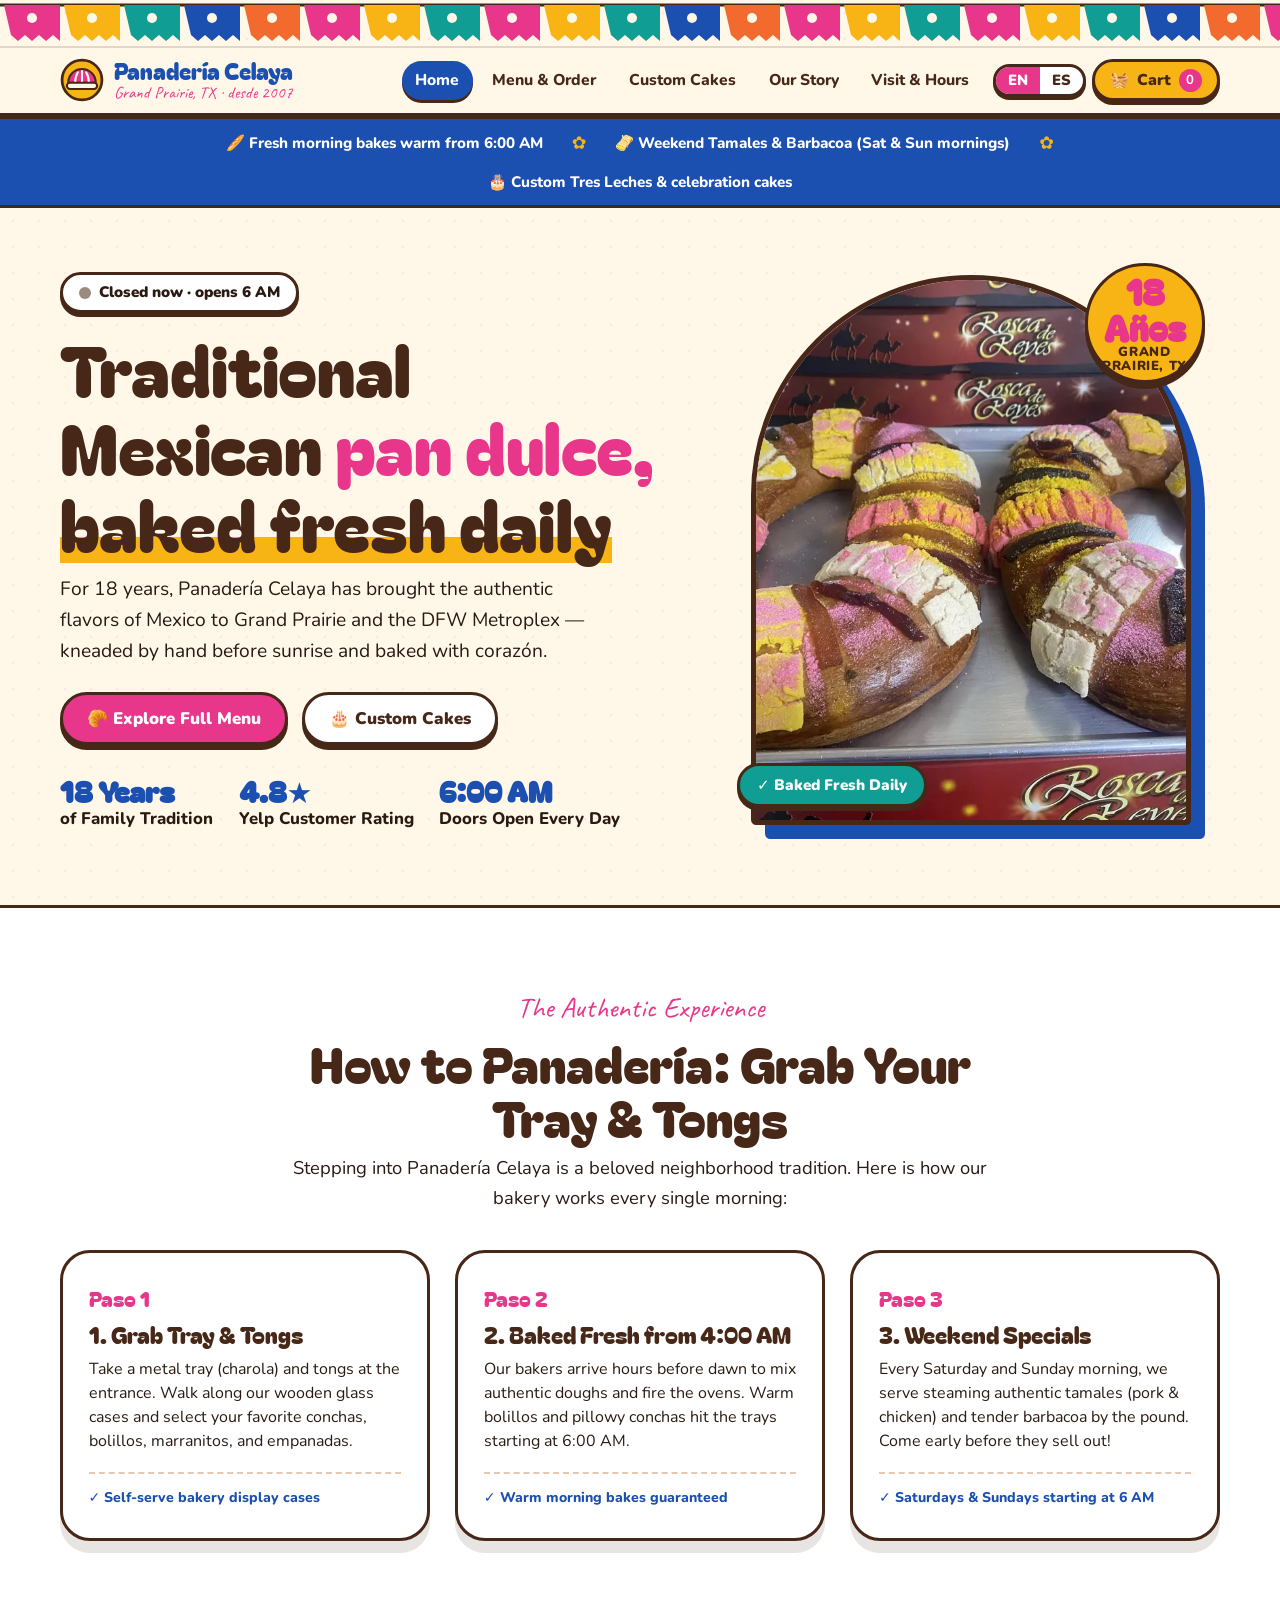
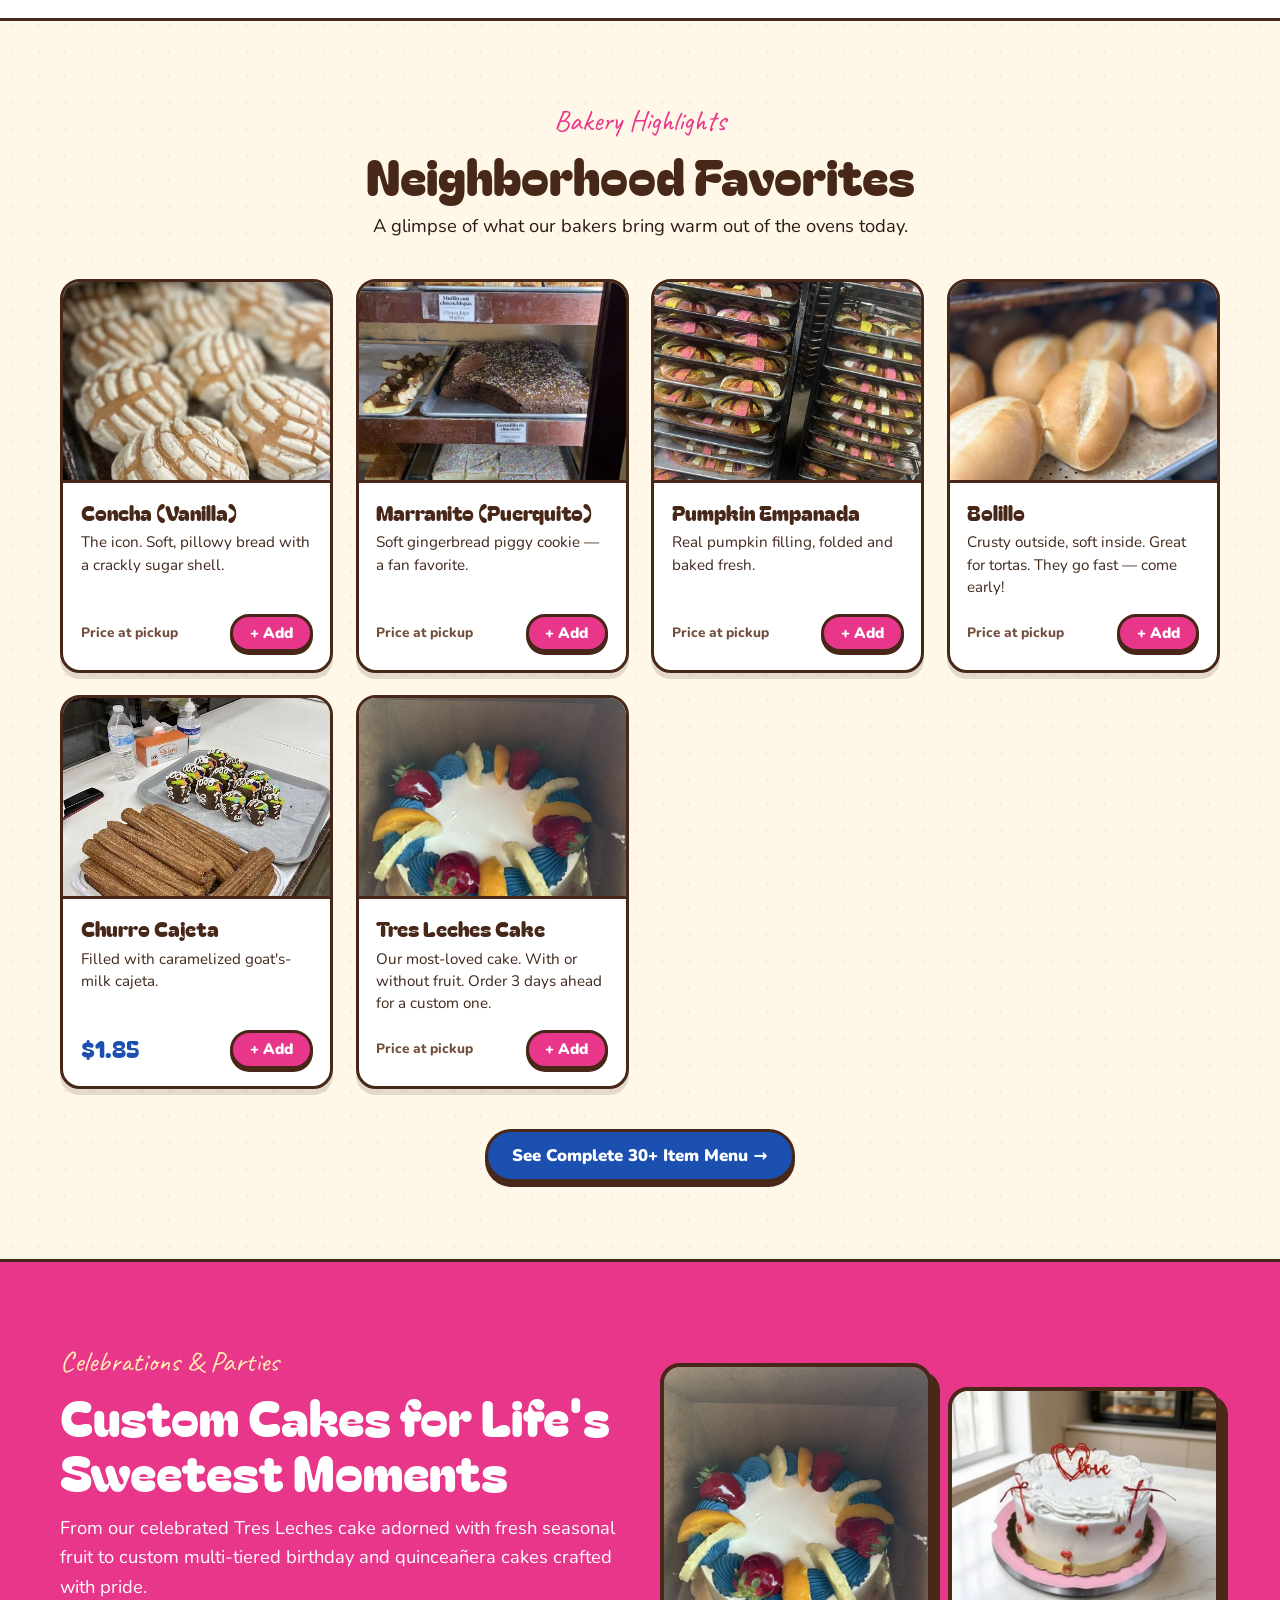
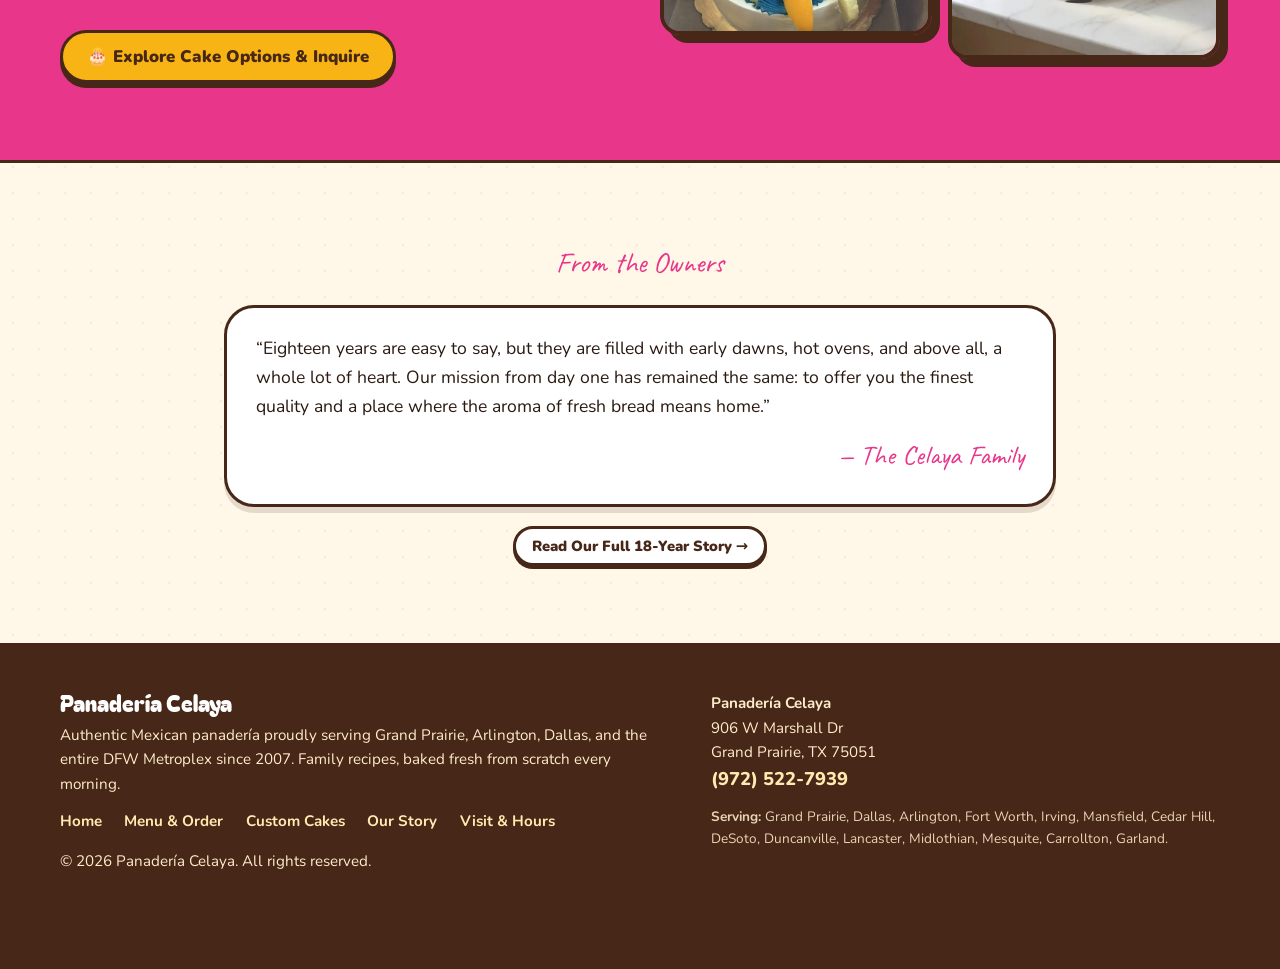
==== commit af071f23: "Refactor to authentic multi-page site and remove AI design tropes - Multi-page architecture: Home, M" ====
--- a/index.html
+++ b/index.html
@@ -3,162 +3,278 @@
 <head>
 <meta charset="utf-8">
 <meta name="viewport" content="width=device-width,initial-scale=1">
-<title>Panaderia Celaya | Best Mexican Bakery in Grand Prairie &amp; DFW — Pan Dulce, Tres Leches &amp; Custom Cakes</title>
-<meta name="description" content="Fresh-baked Mexican pan dulce, conchas, bolillos, churros, tamales &amp; tres leches cakes in Grand Prairie, TX. Serving Dallas–Fort Worth for 18 years. Order online for pickup.">
-<meta name="keywords" content="panaderia celaya, mexican bakery grand prairie, panaderia grand prairie tx, bakery near me, panaderia near me, pan dulce dallas, pan dulce DFW, conchas, bolillos, tres leches cake dallas, custom cakes grand prairie, quinceanera cakes DFW, rosca de reyes dallas, tamales grand prairie, barbacoa grand prairie, churros, best bakery arlington tx, panaderia mexicana cerca de mi">
+<title>Panaderia Celaya | Authentic Mexican Bakery in Grand Prairie &amp; DFW</title>
+<meta name="description" content="Fresh-baked Mexican pan dulce, conchas, bolillos, churros &amp; tres leches cakes in Grand Prairie, TX. 18 years of artisan baking. Order online for pickup.">
+<meta name="keywords" content="panaderia celaya, mexican bakery grand prairie, pan dulce dallas, conchas dallas, bolillos dfw, tres leches cake grand prairie, bakery near me">
 <meta name="robots" content="index,follow,max-image-preview:large,max-snippet:-1,max-video-preview:-1">
-<meta name="author" content="Panaderia Celaya">
+<meta name="author" content="Panadería Celaya">
 <meta name="theme-color" content="#1b4fb0">
 <link rel="canonical" href="https://www.panaderiacelaya.com/">
 <link rel="alternate" hreflang="en" href="https://www.panaderiacelaya.com/">
 <link rel="alternate" hreflang="es" href="https://www.panaderiacelaya.com/es/">
 <link rel="alternate" hreflang="x-default" href="https://www.panaderiacelaya.com/">
-<!-- Local SEO -->
-<meta name="geo.region" content="US-TX"><meta name="geo.placename" content="Grand Prairie"><meta name="ICBM" content="32.7459, -96.9978">
+<!-- Local Geographic SEO -->
+<meta name="geo.region" content="US-TX">
+<meta name="geo.placename" content="Grand Prairie">
+<meta name="geo.position" content="32.7459;-96.9978">
+<meta name="ICBM" content="32.7459, -96.9978">
 <meta name="format-detection" content="telephone=yes">
-<!-- Open Graph / Social -->
-<meta property="og:type" content="restaurant.restaurant"><meta property="og:site_name" content="Panaderia Celaya">
-<meta property="og:title" content="Panaderia Celaya | Best Mexican Bakery in Grand Prairie &amp; DFW — Pan Dulce, Tres Leches &amp; Custom Cakes"><meta property="og:description" content="Fresh-baked Mexican pan dulce, conchas, bolillos, churros, tamales &amp; tres leches cakes in Grand Prairie, TX. Serving Dallas–Fort Worth for 18 years. Order online for pickup.">
-<meta property="og:url" content="https://www.panaderiacelaya.com/"><meta property="og:locale" content="en_US"><meta property="og:locale:alternate" content="es_US">
-<meta property="og:image" content="https://www.panaderiacelaya.com/assets/og-cover.jpg"><meta property="og:image:width" content="1200"><meta property="og:image:height" content="630"><meta property="og:image:alt" content="Colorful Rosca de Reyes at Panaderia Celaya in Grand Prairie, Texas">
-<meta property="restaurant:contact_info:street_address" content="906 W Marshall Dr"><meta property="restaurant:contact_info:locality" content="Grand Prairie"><meta property="restaurant:contact_info:region" content="TX"><meta property="restaurant:contact_info:postal_code" content="75051"><meta property="restaurant:contact_info:phone_number" content="+1-972-522-7939">
-<meta name="twitter:card" content="summary_large_image"><meta name="twitter:title" content="Panaderia Celaya | Best Mexican Bakery in Grand Prairie &amp; DFW — Pan Dulce, Tres Leches &amp; Custom Cakes"><meta name="twitter:description" content="Fresh-baked Mexican pan dulce, conchas, bolillos, churros, tamales &amp; tres leches cakes in Grand Prairie, TX. Serving Dallas–Fort Worth for 18 years. Order online for pickup."><meta name="twitter:image" content="https://www.panaderiacelaya.com/assets/og-cover.jpg">
-<link rel="icon" href="favicon.svg" type="image/svg+xml"><link rel="manifest" href="manifest.webmanifest">
-<link rel="preconnect" href="https://fonts.googleapis.com"><link rel="preconnect" href="https://fonts.gstatic.com" crossorigin>
-<link rel="preload" as="image" href="assets/img/rosca.webp">
+<!-- Open Graph & Social -->
+<meta property="og:type" content="restaurant.restaurant">
+<meta property="og:site_name" content="Panadería Celaya">
+<meta property="og:title" content="Panaderia Celaya | Authentic Mexican Bakery in Grand Prairie &amp; DFW">
+<meta property="og:description" content="Fresh-baked Mexican pan dulce, conchas, bolillos, churros &amp; tres leches cakes in Grand Prairie, TX. 18 years of artisan baking. Order online for pickup.">
+<meta property="og:url" content="https://www.panaderiacelaya.com/">
+<meta property="og:locale" content="en_US">
+<meta property="og:locale:alternate" content="es_US">
+<meta property="og:image" content="https://www.panaderiacelaya.com/assets/og-cover.jpg">
+<meta property="og:image:width" content="1200">
+<meta property="og:image:height" content="630">
+<meta property="og:image:alt" content="Panadería Celaya Pan Dulce y Pasteles en Grand Prairie, Texas">
+<meta property="restaurant:contact_info:street_address" content="906 W Marshall Dr">
+<meta property="restaurant:contact_info:locality" content="Grand Prairie">
+<meta property="restaurant:contact_info:region" content="TX">
+<meta property="restaurant:contact_info:postal_code" content="75051">
+<meta property="restaurant:contact_info:phone_number" content="+1-972-522-7939">
+<meta name="twitter:card" content="summary_large_image">
+<meta name="twitter:title" content="Panaderia Celaya | Authentic Mexican Bakery in Grand Prairie &amp; DFW">
+<meta name="twitter:description" content="Fresh-baked Mexican pan dulce, conchas, bolillos, churros &amp; tres leches cakes in Grand Prairie, TX. 18 years of artisan baking. Order online for pickup.">
+<meta name="twitter:image" content="https://www.panaderiacelaya.com/assets/og-cover.jpg">
+<link rel="icon" href="./favicon.svg" type="image/svg+xml">
+<link rel="manifest" href="./manifest.webmanifest">
+<link rel="preconnect" href="https://fonts.googleapis.com">
+<link rel="preconnect" href="https://fonts.gstatic.com" crossorigin>
 <link href="https://fonts.googleapis.com/css2?family=Bagel+Fat+One&family=Caveat:wght@600&family=Nunito:wght@400;700;800;900&display=swap" rel="stylesheet">
-<link rel="stylesheet" href="assets/styles.css">
-<script type="application/ld+json">{"@context":"https://schema.org","@graph":[{"@type":["Bakery","LocalBusiness","FoodEstablishment"],"@id":"https://www.panaderiacelaya.com/#bakery","name":"Panaderia Celaya","alternateName":["Panadería Celaya","Panaderia Celaya Grand Prairie","Celaya Bakery"],"description":"Fresh-baked Mexican pan dulce, conchas, bolillos, churros, tamales & tres leches cakes in Grand Prairie, TX. Serving Dallas–Fort Worth for 18 years. Order online for pickup.","url":"https://www.panaderiacelaya.com/","image":["https://www.panaderiacelaya.com/assets/img/rosca.webp","https://www.panaderiacelaya.com/assets/img/storefront.webp","https://www.panaderiacelaya.com/assets/img/conchas-rack.webp","https://www.panaderiacelaya.com/assets/img/cake-fruit.webp","https://www.panaderiacelaya.com/assets/img/interior.webp"],"logo":"https://www.panaderiacelaya.com/favicon.svg","telephone":"+1-972-522-7939","priceRange":"$","servesCuisine":["Mexican","Bakery","Pan Dulce"],"foundingDate":"2007","slogan":"Pan dulce mexicano recién horneado desde 2007","inLanguage":["en","es"],"address":{"@type":"PostalAddress","streetAddress":"906 W Marshall Dr","addressLocality":"Grand Prairie","addressRegion":"TX","postalCode":"75051","addressCountry":"US"},"hasMap":"https://www.google.com/maps/search/?api=1&query=Panaderia+Celaya+906+W+Marshall+Dr+Grand+Prairie+TX+75051","openingHoursSpecification":[{"@type":"OpeningHoursSpecification","dayOfWeek":["Monday","Tuesday","Wednesday","Thursday","Friday","Saturday","Sunday"],"opens":"06:00","closes":"20:45"}],"paymentAccepted":"Cash, Credit Card, Debit Card, NFC Mobile Payments","currenciesAccepted":"USD","areaServed":[{"@type":"City","name":"Grand Prairie, TX"},{"@type":"City","name":"Dallas, TX"},{"@type":"City","name":"Arlington, TX"},{"@type":"City","name":"Fort Worth, TX"},{"@type":"City","name":"Irving, TX"},{"@type":"City","name":"Mansfield, TX"},{"@type":"City","name":"Cedar Hill, TX"},{"@type":"City","name":"DeSoto, TX"},{"@type":"City","name":"Duncanville, TX"},{"@type":"City","name":"Lancaster, TX"},{"@type":"City","name":"Midlothian, TX"},{"@type":"City","name":"Mesquite, TX"},{"@type":"City","name":"Carrollton, TX"},{"@type":"City","name":"Garland, TX"},{"@type":"AdministrativeArea","name":"Dallas–Fort Worth Metroplex"}],"amenityFeature":[{"@type":"LocationFeatureSpecification","name":"Free parking","value":true},{"@type":"LocationFeatureSpecification","name":"Wheelchair accessible entrance","value":true},{"@type":"LocationFeatureSpecification","name":"Wheelchair accessible parking","value":true},{"@type":"LocationFeatureSpecification","name":"Takeout","value":true},{"@type":"LocationFeatureSpecification","name":"Credit cards accepted","value":true}],"knowsAbout":["Pan dulce","Conchas","Bolillos","Tres leches cake","Rosca de Reyes","Churros","Tamales","Custom cakes","Quinceañera cakes"],"makesOffer":[{"@type":"Offer","itemOffered":{"@type":"Product","name":"Concha (Vanilla)"}},{"@type":"Offer","itemOffered":{"@type":"Product","name":"Rosca de Reyes"}},{"@type":"Offer","itemOffered":{"@type":"Product","name":"Bolillo"}},{"@type":"Offer","itemOffered":{"@type":"Product","name":"Tres Leches Cake"}},{"@type":"Offer","itemOffered":{"@type":"Product","name":"Birthday / Custom Cake"}}],"potentialAction":{"@type":"OrderAction","target":{"@type":"EntryPoint","urlTemplate":"https://www.panaderiacelaya.com/#order","actionPlatform":["http://schema.org/DesktopWebPlatform","http://schema.org/MobileWebPlatform"]},"deliveryMethod":"http://purl.org/goodrelations/v1#DeliveryModePickUp"},"hasMenu":{"@type":"Menu","name":"Panaderia Celaya Menu","hasMenuSection":[{"@type":"MenuSection","name":"Pan Dulce","hasMenuItem":[{"@type":"MenuItem","name":"Concha (Vanilla)","description":"The icon. Soft, pillowy bread with a crackly sugar shell."},{"@type":"MenuItem","name":"Concha (Chocolate)","description":"Same pillowy dough, chocolate shell."},{"@type":"MenuItem","name":"Cuernito","description":"Buttery, flaky Mexican croissant."},{"@type":"MenuItem","name":"Durazno","description":"Sweet 'peach' bread with a sugared crust."},{"@type":"MenuItem","name":"Marranito (Puerquito)","description":"Soft gingerbread piggy cookie — a fan favorite."},{"@type":"MenuItem","name":"Pumpkin Empanada","description":"Real pumpkin filling, folded and baked fresh."},{"@type":"MenuItem","name":"Cortadillo","description":"Tender coconut-and-spice sweet bread square."},{"@type":"MenuItem","name":"Buñuelo","description":"Crisp, cinnamon-sugar fritter — just like abuela's."},{"@type":"MenuItem","name":"Quesadilla de Atole","description":"Rich, cheesy-sweet muffin-style bread."},{"@type":"MenuItem","name":"Rosca de Reyes","description":"Three Kings' Day bread, topped with candied fruit. Seasonal — order ahead."}]},{"@type":"MenuSection","name":"Bolillo & Savory","hasMenuItem":[{"@type":"MenuItem","name":"Bolillo","description":"Crusty outside, soft inside. Great for tortas. They go fast — come early!"},{"@type":"MenuItem","name":"Tamales (Pork)","description":"Hot tamales — Saturdays & Sundays only."},{"@type":"MenuItem","name":"Tamales (Chicken)","description":"Hot tamales — Saturdays & Sundays only."},{"@type":"MenuItem","name":"Barbacoa","description":"Weekend barbacoa. Pairs with a fresh bolillo!"}]},{"@type":"MenuSection","name":"Churros & Donuts","hasMenuItem":[{"@type":"MenuItem","name":"Churro Cajeta","description":"Filled with caramelized goat's-milk cajeta.","offers":{"@type":"Offer","price":"1.85","priceCurrency":"USD"}},{"@type":"MenuItem","name":"Churro (Plain)","description":"Crisp, cinnamon-sugar classic.","offers":{"@type":"Offer","price":"1.00","priceCurrency":"USD"}},{"@type":"MenuItem","name":"Donut (Sugar)","description":"Thick, old-school sugar donut.","offers":{"@type":"Offer","price":"0.65","priceCurrency":"USD"}},{"@type":"MenuItem","name":"Donut (Chocolate)","description":"Thick chocolate-glazed donut.","offers":{"@type":"Offer","price":"0.75","priceCurrency":"USD"}}]},{"@type":"MenuSection","name":"Cakes & Cheesecake","hasMenuItem":[{"@type":"MenuItem","name":"Tres Leches Cake","description":"Our most-loved cake. With or without fruit. Order 3 days ahead for a custom one."},{"@type":"MenuItem","name":"Birthday / Custom Cake","description":"Birthdays, quinceañeras, graduations, weddings. Tell us your dream cake!"},{"@type":"MenuItem","name":"Carrot Cake","description":"Moist, spiced and creamy."},{"@type":"MenuItem","name":"Cheesecake Slice","description":"Creamy classic cheesecake.","offers":{"@type":"Offer","price":"1.50","priceCurrency":"USD"}},{"@type":"MenuItem","name":"Cheesecake con Fresa","description":"Topped with strawberry.","offers":{"@type":"Offer","price":"1.50","priceCurrency":"USD"}}]},{"@type":"MenuSection","name":"Chilled Treats","hasMenuItem":[{"@type":"MenuItem","name":"Flan","description":"Silky caramel custard."},{"@type":"MenuItem","name":"Gelatina","description":"Colorful Mexican jelly cups."},{"@type":"MenuItem","name":"Pudín","description":"Creamy chilled pudding."}]},{"@type":"MenuSection","name":"Cupcakes & Biscuits","hasMenuItem":[{"@type":"MenuItem","name":"Cupcake Chino","description":"Fluffy cupcake, chino style.","offers":{"@type":"Offer","price":"0.85","priceCurrency":"USD"}},{"@type":"MenuItem","name":"Cupcake","description":"Classic, under a dollar!","offers":{"@type":"Offer","price":"0.65","priceCurrency":"USD"}},{"@type":"MenuItem","name":"Biscuit","description":"Plain biscuit.","offers":{"@type":"Offer","price":"0.75","priceCurrency":"USD"}},{"@type":"MenuItem","name":"Wheat Biscuit (Trigo)","description":"Hearty wheat biscuit.","offers":{"@type":"Offer","price":"0.75","priceCurrency":"USD"}}]}]}},{"@type":"FAQPage","@id":"https://www.panaderiacelaya.com/#faq-en","mainEntity":[{"@type":"Question","name":"What are your hours?","acceptedAnswer":{"@type":"Answer","text":"We're open every day from 6:00 AM to 8:45 PM. Bread comes out warm in the morning, and popular items (like bolillos) can sell out by the afternoon — come early!"}},{"@type":"Question","name":"Where are you located?","acceptedAnswer":{"@type":"Answer","text":"906 W Marshall Dr, Grand Prairie, TX 75051 — right off Marshall Drive, with free parking and a wheelchair-accessible entrance."}},{"@type":"Question","name":"How do I order a custom cake?","acceptedAnswer":{"@type":"Answer","text":"Add a cake to your order here, or call (972) 522-7939. For custom cakes please order at least 3 days ahead. Tres leches is often available same-day."}},{"@type":"Question","name":"Do you have tamales and barbacoa?","acceptedAnswer":{"@type":"Answer","text":"Yes! Hot tamales (pork and chicken) and barbacoa are available on Saturdays and Sundays. They sell out early, so come in the morning."}},{"@type":"Question","name":"Do you sell Rosca de Reyes?","acceptedAnswer":{"@type":"Answer","text":"Yes — our colorful Rosca de Reyes is made around Three Kings' Day in January. Order ahead so you don't miss out."}},{"@type":"Question","name":"What payment do you accept?","acceptedAnswer":{"@type":"Answer","text":"Cash, credit and debit cards, and mobile (NFC) payments."}},{"@type":"Question","name":"Do you offer delivery?","acceptedAnswer":{"@type":"Answer","text":"Pickup is easiest. For delivery or large event orders, please call us at (972) 522-7939."}}]},{"@type":"WebSite","@id":"https://www.panaderiacelaya.com/#website","url":"https://www.panaderiacelaya.com/","name":"Panaderia Celaya","inLanguage":["en","es"],"publisher":{"@id":"https://www.panaderiacelaya.com/#bakery"}}]}</script>
+<link rel="stylesheet" href="./assets/styles.css">
+<script type="application/ld+json">{"@context": "https://schema.org", "@graph": [{"@type": ["Bakery", "LocalBusiness", "FoodEstablishment"], "@id": "https://www.panaderiacelaya.com/#bakery", "name": "Panaderia Celaya", "alternateName": ["Panadería Celaya", "Panaderia Celaya Grand Prairie"], "description": "Fresh-baked Mexican pan dulce, conchas, bolillos, churros & tres leches cakes in Grand Prairie, TX. 18 years of artisan baking. Order online for pickup.", "url": "https://www.panaderiacelaya.com/", "telephone": "+1-972-522-7939", "priceRange": "$", "servesCuisine": ["Mexican", "Bakery", "Pan Dulce"], "foundingDate": "2007", "address": {"@type": "PostalAddress", "streetAddress": "906 W Marshall Dr", "addressLocality": "Grand Prairie", "addressRegion": "TX", "postalCode": "75051", "addressCountry": "US"}, "openingHoursSpecification": [{"@type": "OpeningHoursSpecification", "dayOfWeek": ["Monday", "Tuesday", "Wednesday", "Thursday", "Friday", "Saturday", "Sunday"], "opens": "06:00", "closes": "20:45"}], "paymentAccepted": "Cash, Credit Card, Debit Card, NFC Mobile Payments", "areaServed": [{"@type": "City", "name": "Grand Prairie, TX"}, {"@type": "City", "name": "Dallas, TX"}, {"@type": "City", "name": "Arlington, TX"}, {"@type": "City", "name": "Fort Worth, TX"}, {"@type": "City", "name": "Irving, TX"}, {"@type": "City", "name": "Mansfield, TX"}, {"@type": "City", "name": "Cedar Hill, TX"}, {"@type": "City", "name": "DeSoto, TX"}, {"@type": "City", "name": "Duncanville, TX"}, {"@type": "City", "name": "Lancaster, TX"}, {"@type": "City", "name": "Midlothian, TX"}, {"@type": "City", "name": "Mesquite, TX"}, {"@type": "City", "name": "Carrollton, TX"}, {"@type": "City", "name": "Garland, TX"}]}, {"@type": "WebSite", "@id": "https://www.panaderiacelaya.com/#website", "url": "https://www.panaderiacelaya.com/", "name": "Panaderia Celaya", "inLanguage": ["en", "es"]}]}</script>
 </head>
 <body>
-<a class="skip" href="#main">Skip to content</a>
+<a class="skip" href="#mainContent">Skip to main content</a>
 <div class="picado" aria-hidden="true"></div>
-<header class="top"><div class="wrap">
-  <a class="logo" href="./" aria-label="Panadería Celaya"><svg viewBox="0 0 64 64" aria-hidden="true"><circle cx="32" cy="32" r="29" fill="#f8b414" stroke="#472717" stroke-width="4"/><path d="M12 36a20 20 0 0 1 40 0z" fill="#e8368a" stroke="#472717" stroke-width="3"/><path d="M22 36c0-8 2-12 4-15M32 36V19M42 36c0-8-2-12-4-15" stroke="#fff7e8" stroke-width="3" fill="none" stroke-linecap="round"/><rect x="10" y="36" width="44" height="9" rx="4.5" fill="#fff7e8" stroke="#472717" stroke-width="3"/></svg><span>Panadería Celaya<small>Grand Prairie, TX · desde 2007</small></span></a>
-  <nav class="main" aria-label="Main">
-    <a href="#menu">Menu</a><a href="#cakes">Cakes</a><a href="#visit">Visit</a><a href="#faq">FAQ</a>
-    <div class="lang" role="group" aria-label="Language / Idioma"><span aria-current="true">EN</span><a href="es/" hreflang="es" lang="es" title="Español">ES</a></div>
-    <button class="cart-btn keep" type="button" data-open-cart aria-label="Cart">🧺 <span class="t">Cart</span> <b class="cart-count">0</b></button>
-  </nav>
-</div></header>
-<main id="main">
-<section class="hero"><div class="wrap">
-  <div>
-    <span class="pill" id="openPill"><span class="dot"></span><span class="txt">Hours: 6 AM – 8:45 PM</span></span>
-    <h1>Warm <em>pan dulce</em><br><span class="u">baked fresh every morning</span></h1>
-    <p class="lead">Conchas, bolillos, churros and the best tres leches in Grand Prairie — made with corazón for 18 years, right here in DFW.</p>
-    <div class="cta"><a class="btn" href="#menu">🥐 Order for pickup</a><a class="btn alt" href="tel:+19725227939">📞 (972) 522-7939</a></div>
-    <div class="mini"><div><strong>18</strong>years of sabor</div><div><strong>4.8★</strong>stars on Yelp</div><div><strong>6 AM</strong>daily, from 6 AM</div></div>
-  </div>
-  <div class="arch"><div class="frame"><img src="assets/img/rosca.webp" alt="Colorful Rosca de Reyes at Panaderia Celaya in Grand Prairie, Texas" width="430" height="538" fetchpriority="high"></div>
-    <div class="sticker a"><span><b>18</b>años</span></div><div class="sticker b">Fresh daily!</div><div class="sticker c" aria-hidden="true">🥐</div></div>
-</div></section>
-<div class="marquee" aria-hidden="true"><div><span>¡Buenos días!</span><i>✿</i><span>Conchas</span><i>✿</i><span>Bolillos</span><i>✿</i><span>Churros</span><i>✿</i><span>Tres Leches</span><i>✿</i><span>Empanadas</span><i>✿</i><span>Tamales</span><i>✿</i><span>Pastel de Cumpleaños</span><i>✿</i><span>Buñuelos</span><i>✿</i><span>Marranitos</span><i>✿</i><span>¡Ven temprano!</span><i>✿</i><span>¡Buenos días!</span><i>✿</i><span>Conchas</span><i>✿</i><span>Bolillos</span><i>✿</i><span>Churros</span><i>✿</i><span>Tres Leches</span><i>✿</i><span>Empanadas</span><i>✿</i><span>Tamales</span><i>✿</i><span>Pastel de Cumpleaños</span><i>✿</i><span>Buñuelos</span><i>✿</i><span>Marranitos</span><i>✿</i><span>¡Ven temprano!</span><i>✿</i></div></div>
-
-<section><div class="wrap">
-  <div class="head"><span class="eyebrow">Hecho con amor</span><h2>Why DFW loves Celaya</h2></div>
-  <div class="why">
-    <div class="card"><div class="ico">🥖</div><h3>Baked fresh, daily</h3><p>Warm bread hits the shelves every morning. Come early for the softest conchas — and the bolillos (they fly!).</p></div>
-    <div class="card"><div class="ico">🧡</div><h3>Traditional & real</h3><p>Real pumpkin in the empanadas, homemade-style buñuelos, marranitos and cortadillos. Just like abuela's.</p></div>
-    <div class="card"><div class="ico">🎂</div><h3>Cakes for every fiesta</h3><p>Tres leches, birthdays, quinceañeras, graduations. Great prices — many treats under a dollar.</p></div>
-  </div>
-</div></section>
-<div class="tiles" aria-hidden="true"></div>
-
-<section class="menu-sec" id="menu"><div class="wrap">
-  <div class="head"><span class="eyebrow">¡Antójate!</span><h2>Our menu</h2><p>Tap + to build your order for pickup. Our selection changes daily — we'll confirm what's fresh when we reach out.</p></div>
-  <nav class="chips" aria-label="Our menu"><a class="chip" href="#cat-pan">🥐 Pan Dulce</a><a class="chip" href="#cat-salado">🥖 Bolillo &amp; Savory</a><a class="chip" href="#cat-churros">🍩 Churros &amp; Donuts</a><a class="chip" href="#cat-cakes">🎂 Cakes &amp; Cheesecake</a><a class="chip" href="#cat-frio">🍮 Chilled Treats</a><a class="chip" href="#cat-mini">🧁 Cupcakes &amp; Biscuits</a></nav>
-  <div class="cat" id="cat-pan"><h3><span aria-hidden="true">🥐</span> Pan Dulce</h3><div class="grid"><article class="item" data-id="concha-v"><div class="ph"><img src="assets/img/conchas-rack.webp" alt="Concha (Vanilla) — Panaderia Celaya Grand Prairie TX" loading="lazy" width="400" height="300"></div><div class="bd"><h4>Concha (Vanilla)</h4><p>The icon. Soft, pillowy bread with a crackly sugar shell.</p><div class="row"><span class="price ask">Price at pickup</span><button class="add" type="button">+ Add</button><span class="step"><button type="button" data-d="-1" aria-label="Remove one">–</button><output>0</output><button type="button" data-d="1" aria-label="Add one">+</button></span></div></div></article><article class="item" data-id="concha-c"><div class="ph"><img src="assets/img/bread-bowl.webp" alt="Concha (Chocolate) — Panaderia Celaya Grand Prairie TX" loading="lazy" width="400" height="300"></div><div class="bd"><h4>Concha (Chocolate)</h4><p>Same pillowy dough, chocolate shell.</p><div class="row"><span class="price ask">Price at pickup</span><button class="add" type="button">+ Add</button><span class="step"><button type="button" data-d="-1" aria-label="Remove one">–</button><output>0</output><button type="button" data-d="1" aria-label="Add one">+</button></span></div></div></article><article class="item" data-id="cuernito"><div class="ph"><img src="assets/img/tray.webp" alt="Cuernito — Panaderia Celaya Grand Prairie TX" loading="lazy" width="400" height="300"></div><div class="bd"><h4>Cuernito</h4><p>Buttery, flaky Mexican croissant.</p><div class="row"><span class="price ask">Price at pickup</span><button class="add" type="button">+ Add</button><span class="step"><button type="button" data-d="-1" aria-label="Remove one">–</button><output>0</output><button type="button" data-d="1" aria-label="Add one">+</button></span></div></div></article><article class="item" data-id="durazno"><div class="ph"><img src="assets/img/tray.webp" alt="Durazno — Panaderia Celaya Grand Prairie TX" loading="lazy" width="400" height="300"></div><div class="bd"><h4>Durazno</h4><p>Sweet &#x27;peach&#x27; bread with a sugared crust.</p><div class="row"><span class="price ask">Price at pickup</span><button class="add" type="button">+ Add</button><span class="step"><button type="button" data-d="-1" aria-label="Remove one">–</button><output>0</output><button type="button" data-d="1" aria-label="Add one">+</button></span></div></div></article><article class="item" data-id="marranito"><div class="ph"><img src="assets/img/case.webp" alt="Marranito (Puerquito) — Panaderia Celaya Grand Prairie TX" loading="lazy" width="400" height="300"></div><div class="bd"><h4>Marranito (Puerquito)</h4><p>Soft gingerbread piggy cookie — a fan favorite.</p><div class="row"><span class="price ask">Price at pickup</span><button class="add" type="button">+ Add</button><span class="step"><button type="button" data-d="-1" aria-label="Remove one">–</button><output>0</output><button type="button" data-d="1" aria-label="Add one">+</button></span></div></div></article><article class="item" data-id="empanada"><div class="ph"><img src="assets/img/rack-color.webp" alt="Pumpkin Empanada — Panaderia Celaya Grand Prairie TX" loading="lazy" width="400" height="300"></div><div class="bd"><h4>Pumpkin Empanada</h4><p>Real pumpkin filling, folded and baked fresh.</p><div class="row"><span class="price ask">Price at pickup</span><button class="add" type="button">+ Add</button><span class="step"><button type="button" data-d="-1" aria-label="Remove one">–</button><output>0</output><button type="button" data-d="1" aria-label="Add one">+</button></span></div></div></article><article class="item" data-id="cortadillo"><div class="ph"><img src="assets/img/case.webp" alt="Cortadillo — Panaderia Celaya Grand Prairie TX" loading="lazy" width="400" height="300"></div><div class="bd"><h4>Cortadillo</h4><p>Tender coconut-and-spice sweet bread square.</p><div class="row"><span class="price ask">Price at pickup</span><button class="add" type="button">+ Add</button><span class="step"><button type="button" data-d="-1" aria-label="Remove one">–</button><output>0</output><button type="button" data-d="1" aria-label="Add one">+</button></span></div></div></article><article class="item" data-id="bunuelo"><div class="ph"><img src="assets/img/rolls-rack.webp" alt="Buñuelo — Panaderia Celaya Grand Prairie TX" loading="lazy" width="400" height="300"></div><div class="bd"><h4>Buñuelo</h4><p>Crisp, cinnamon-sugar fritter — just like abuela&#x27;s.</p><div class="row"><span class="price ask">Price at pickup</span><button class="add" type="button">+ Add</button><span class="step"><button type="button" data-d="-1" aria-label="Remove one">–</button><output>0</output><button type="button" data-d="1" aria-label="Add one">+</button></span></div></div></article><article class="item" data-id="quesadilla"><div class="ph"><img src="assets/img/muffin.webp" alt="Quesadilla de Atole — Panaderia Celaya Grand Prairie TX" loading="lazy" width="400" height="300"></div><div class="bd"><h4>Quesadilla de Atole</h4><p>Rich, cheesy-sweet muffin-style bread.</p><div class="row"><span class="price ask">Price at pickup</span><button class="add" type="button">+ Add</button><span class="step"><button type="button" data-d="-1" aria-label="Remove one">–</button><output>0</output><button type="button" data-d="1" aria-label="Add one">+</button></span></div></div></article><article class="item" data-id="rosca"><div class="ph"><img src="assets/img/rosca.webp" alt="Rosca de Reyes — Panaderia Celaya Grand Prairie TX" loading="lazy" width="400" height="300"><span class="tag">Seasonal</span></div><div class="bd"><h4>Rosca de Reyes</h4><p>Three Kings&#x27; Day bread, topped with candied fruit. Seasonal — order ahead.</p><div class="row"><span class="price ask">Price at pickup</span><button class="add" type="button">+ Add</button><span class="step"><button type="button" data-d="-1" aria-label="Remove one">–</button><output>0</output><button type="button" data-d="1" aria-label="Add one">+</button></span></div></div></article></div></div><div class="cat" id="cat-salado"><h3><span aria-hidden="true">🥖</span> Bolillo &amp; Savory</h3><div class="grid"><article class="item" data-id="bolillo"><div class="ph"><img src="assets/img/bolillos.webp" alt="Bolillo — Panaderia Celaya Grand Prairie TX" loading="lazy" width="400" height="300"></div><div class="bd"><h4>Bolillo</h4><p>Crusty outside, soft inside. Great for tortas. They go fast — come early!</p><div class="row"><span class="price ask">Price at pickup</span><button class="add" type="button">+ Add</button><span class="step"><button type="button" data-d="-1" aria-label="Remove one">–</button><output>0</output><button type="button" data-d="1" aria-label="Add one">+</button></span></div></div></article><article class="item" data-id="tamal-p"><div class="ph emo e0" role="img" aria-label="Tamales (Pork)">🫔<span class="tag">Sat & Sun</span></div><div class="bd"><h4>Tamales (Pork)</h4><p>Hot tamales — Saturdays &amp; Sundays only.</p><div class="row"><span class="price ask">Price at pickup</span><button class="add" type="button">+ Add</button><span class="step"><button type="button" data-d="-1" aria-label="Remove one">–</button><output>0</output><button type="button" data-d="1" aria-label="Add one">+</button></span></div></div></article><article class="item" data-id="tamal-c"><div class="ph emo e2" role="img" aria-label="Tamales (Chicken)">🫔<span class="tag">Sat & Sun</span></div><div class="bd"><h4>Tamales (Chicken)</h4><p>Hot tamales — Saturdays &amp; Sundays only.</p><div class="row"><span class="price ask">Price at pickup</span><button class="add" type="button">+ Add</button><span class="step"><button type="button" data-d="-1" aria-label="Remove one">–</button><output>0</output><button type="button" data-d="1" aria-label="Add one">+</button></span></div></div></article><article class="item" data-id="barbacoa"><div class="ph emo e1" role="img" aria-label="Barbacoa">🌮<span class="tag">Sat & Sun</span></div><div class="bd"><h4>Barbacoa</h4><p>Weekend barbacoa. Pairs with a fresh bolillo!</p><div class="row"><span class="price ask">Price at pickup</span><button class="add" type="button">+ Add</button><span class="step"><button type="button" data-d="-1" aria-label="Remove one">–</button><output>0</output><button type="button" data-d="1" aria-label="Add one">+</button></span></div></div></article></div></div><div class="cat" id="cat-churros"><h3><span aria-hidden="true">🍩</span> Churros &amp; Donuts</h3><div class="grid"><article class="item" data-id="churro-c"><div class="ph"><img src="assets/img/churros.webp" alt="Churro Cajeta — Panaderia Celaya Grand Prairie TX" loading="lazy" width="400" height="300"></div><div class="bd"><h4>Churro Cajeta</h4><p>Filled with caramelized goat&#x27;s-milk cajeta.</p><div class="row"><span class="price">$1.85</span><button class="add" type="button">+ Add</button><span class="step"><button type="button" data-d="-1" aria-label="Remove one">–</button><output>0</output><button type="button" data-d="1" aria-label="Add one">+</button></span></div></div></article><article class="item" data-id="churro-p"><div class="ph"><img src="assets/img/churros.webp" alt="Churro (Plain) — Panaderia Celaya Grand Prairie TX" loading="lazy" width="400" height="300"></div><div class="bd"><h4>Churro (Plain)</h4><p>Crisp, cinnamon-sugar classic.</p><div class="row"><span class="price">$1.00</span><button class="add" type="button">+ Add</button><span class="step"><button type="button" data-d="-1" aria-label="Remove one">–</button><output>0</output><button type="button" data-d="1" aria-label="Add one">+</button></span></div></div></article><article class="item" data-id="donut-s"><div class="ph"><img src="assets/img/tray.webp" alt="Donut (Sugar) — Panaderia Celaya Grand Prairie TX" loading="lazy" width="400" height="300"></div><div class="bd"><h4>Donut (Sugar)</h4><p>Thick, old-school sugar donut.</p><div class="row"><span class="price">$0.65</span><button class="add" type="button">+ Add</button><span class="step"><button type="button" data-d="-1" aria-label="Remove one">–</button><output>0</output><button type="button" data-d="1" aria-label="Add one">+</button></span></div></div></article><article class="item" data-id="donut-c"><div class="ph"><img src="assets/img/tray.webp" alt="Donut (Chocolate) — Panaderia Celaya Grand Prairie TX" loading="lazy" width="400" height="300"></div><div class="bd"><h4>Donut (Chocolate)</h4><p>Thick chocolate-glazed donut.</p><div class="row"><span class="price">$0.75</span><button class="add" type="button">+ Add</button><span class="step"><button type="button" data-d="-1" aria-label="Remove one">–</button><output>0</output><button type="button" data-d="1" aria-label="Add one">+</button></span></div></div></article></div></div><div class="cat" id="cat-cakes"><h3><span aria-hidden="true">🎂</span> Cakes &amp; Cheesecake</h3><div class="grid"><article class="item" data-id="tres-leches"><div class="ph"><img src="assets/img/cake-fruit.webp" alt="Tres Leches Cake — Panaderia Celaya Grand Prairie TX" loading="lazy" width="400" height="300"></div><div class="bd"><h4>Tres Leches Cake</h4><p>Our most-loved cake. With or without fruit. Order 3 days ahead for a custom one.</p><div class="row"><span class="price ask">Price at pickup</span><button class="add" type="button">+ Add</button><span class="step"><button type="button" data-d="-1" aria-label="Remove one">–</button><output>0</output><button type="button" data-d="1" aria-label="Add one">+</button></span></div></div></article><article class="item" data-id="birthday"><div class="ph"><img src="assets/img/cake-love.webp" alt="Birthday / Custom Cake — Panaderia Celaya Grand Prairie TX" loading="lazy" width="400" height="300"></div><div class="bd"><h4>Birthday / Custom Cake</h4><p>Birthdays, quinceañeras, graduations, weddings. Tell us your dream cake!</p><div class="row"><span class="price ask">Price at pickup</span><button class="add" type="button">+ Add</button><span class="step"><button type="button" data-d="-1" aria-label="Remove one">–</button><output>0</output><button type="button" data-d="1" aria-label="Add one">+</button></span></div></div></article><article class="item" data-id="carrot"><div class="ph"><img src="assets/img/cakes-fridge.webp" alt="Carrot Cake — Panaderia Celaya Grand Prairie TX" loading="lazy" width="400" height="300"></div><div class="bd"><h4>Carrot Cake</h4><p>Moist, spiced and creamy.</p><div class="row"><span class="price ask">Price at pickup</span><button class="add" type="button">+ Add</button><span class="step"><button type="button" data-d="-1" aria-label="Remove one">–</button><output>0</output><button type="button" data-d="1" aria-label="Add one">+</button></span></div></div></article><article class="item" data-id="cheese"><div class="ph"><img src="assets/img/cakes-fridge.webp" alt="Cheesecake Slice — Panaderia Celaya Grand Prairie TX" loading="lazy" width="400" height="300"></div><div class="bd"><h4>Cheesecake Slice</h4><p>Creamy classic cheesecake.</p><div class="row"><span class="price">$1.50</span><button class="add" type="button">+ Add</button><span class="step"><button type="button" data-d="-1" aria-label="Remove one">–</button><output>0</output><button type="button" data-d="1" aria-label="Add one">+</button></span></div></div></article><article class="item" data-id="cheese-f"><div class="ph"><img src="assets/img/cakes-fridge.webp" alt="Cheesecake con Fresa — Panaderia Celaya Grand Prairie TX" loading="lazy" width="400" height="300"></div><div class="bd"><h4>Cheesecake con Fresa</h4><p>Topped with strawberry.</p><div class="row"><span class="price">$1.50</span><button class="add" type="button">+ Add</button><span class="step"><button type="button" data-d="-1" aria-label="Remove one">–</button><output>0</output><button type="button" data-d="1" aria-label="Add one">+</button></span></div></div></article></div></div><div class="cat" id="cat-frio"><h3><span aria-hidden="true">🍮</span> Chilled Treats</h3><div class="grid"><article class="item" data-id="flan"><div class="ph emo e0" role="img" aria-label="Flan">🍮</div><div class="bd"><h4>Flan</h4><p>Silky caramel custard.</p><div class="row"><span class="price ask">Price at pickup</span><button class="add" type="button">+ Add</button><span class="step"><button type="button" data-d="-1" aria-label="Remove one">–</button><output>0</output><button type="button" data-d="1" aria-label="Add one">+</button></span></div></div></article><article class="item" data-id="gelatina"><div class="ph emo e0" role="img" aria-label="Gelatina">🍧</div><div class="bd"><h4>Gelatina</h4><p>Colorful Mexican jelly cups.</p><div class="row"><span class="price ask">Price at pickup</span><button class="add" type="button">+ Add</button><span class="step"><button type="button" data-d="-1" aria-label="Remove one">–</button><output>0</output><button type="button" data-d="1" aria-label="Add one">+</button></span></div></div></article><article class="item" data-id="pudin"><div class="ph emo e1" role="img" aria-label="Pudín">🥛</div><div class="bd"><h4>Pudín</h4><p>Creamy chilled pudding.</p><div class="row"><span class="price ask">Price at pickup</span><button class="add" type="button">+ Add</button><span class="step"><button type="button" data-d="-1" aria-label="Remove one">–</button><output>0</output><button type="button" data-d="1" aria-label="Add one">+</button></span></div></div></article></div></div><div class="cat" id="cat-mini"><h3><span aria-hidden="true">🧁</span> Cupcakes &amp; Biscuits</h3><div class="grid"><article class="item" data-id="cup-chino"><div class="ph"><img src="assets/img/muffin.webp" alt="Cupcake Chino — Panaderia Celaya Grand Prairie TX" loading="lazy" width="400" height="300"></div><div class="bd"><h4>Cupcake Chino</h4><p>Fluffy cupcake, chino style.</p><div class="row"><span class="price">$0.85</span><button class="add" type="button">+ Add</button><span class="step"><button type="button" data-d="-1" aria-label="Remove one">–</button><output>0</output><button type="button" data-d="1" aria-label="Add one">+</button></span></div></div></article><article class="item" data-id="cup"><div class="ph"><img src="assets/img/muffin.webp" alt="Cupcake — Panaderia Celaya Grand Prairie TX" loading="lazy" width="400" height="300"></div><div class="bd"><h4>Cupcake</h4><p>Classic, under a dollar!</p><div class="row"><span class="price">$0.65</span><button class="add" type="button">+ Add</button><span class="step"><button type="button" data-d="-1" aria-label="Remove one">–</button><output>0</output><button type="button" data-d="1" aria-label="Add one">+</button></span></div></div></article><article class="item" data-id="bisc"><div class="ph"><img src="assets/img/case.webp" alt="Biscuit — Panaderia Celaya Grand Prairie TX" loading="lazy" width="400" height="300"></div><div class="bd"><h4>Biscuit</h4><p>Plain biscuit.</p><div class="row"><span class="price">$0.75</span><button class="add" type="button">+ Add</button><span class="step"><button type="button" data-d="-1" aria-label="Remove one">–</button><output>0</output><button type="button" data-d="1" aria-label="Add one">+</button></span></div></div></article><article class="item" data-id="bisc-t"><div class="ph"><img src="assets/img/case.webp" alt="Wheat Biscuit (Trigo) — Panaderia Celaya Grand Prairie TX" loading="lazy" width="400" height="300"></div><div class="bd"><h4>Wheat Biscuit (Trigo)</h4><p>Hearty wheat biscuit.</p><div class="row"><span class="price">$0.75</span><button class="add" type="button">+ Add</button><span class="step"><button type="button" data-d="-1" aria-label="Remove one">–</button><output>0</output><button type="button" data-d="1" aria-label="Add one">+</button></span></div></div></article></div></div>
-  <p class="menu-note">🥐 Prices shown are today's listed prices. Items marked “price at pickup” are priced in the shop — we'll confirm your total. Tamales & barbacoa are weekends only.</p>
-</div></section>
-<div class="tiles" aria-hidden="true"></div>
-
-<section class="cakes" id="cakes"><div class="wrap">
-  <div><span class="eyebrow">Pasteles</span><h2>Cakes for your biggest moments</h2><p>From last-minute tres leches to custom birthday, quinceañera and wedding cakes — decorated with love. Call or order three days ahead for the very best.</p><ul><li>Tres leches — with or without fresh fruit</li><li>Birthday, quinceañera, graduation &amp; wedding cakes</li><li>Cheesecake, carrot cake, flan &amp; more</li><li>Custom messages &amp; decorations</li></ul>
-    <button class="btn yel" type="button" data-open-cart>🎂 Order a cake</button></div>
-  <div class="cake-photos"><img src="assets/img/cake-fruit.webp" alt="Tres leches cake topped with fresh fruit" loading="lazy"><img src="assets/img/cake-love.webp" alt="Decorated cake at Panaderia Celaya" loading="lazy"></div>
-</div></section>
-
-<section class="story"><div class="wrap">
-  <div class="polaroids">
-    <figure><img src="assets/img/concha-plate.webp" alt="Plate of conchas and pan dulce" loading="lazy"><figcaption>Conchas!</figcaption></figure>
-    <figure><img src="assets/img/bolillos.webp" alt="Fresh bolillos on a baking tray" loading="lazy"><figcaption>Fresh rolls</figcaption></figure>
-    <figure><img src="assets/img/muffin.webp" alt="Golden quesadilla de atole muffin" loading="lazy"><figcaption>Muffins</figcaption></figure>
-  </div>
-  <div><span class="eyebrow">Nuestra historia</span><h2>18 years of sabor y tradición</h2><p style="margin-top:.8rem">For almost two decades Panaderia Celaya has brought a little taste of Mexico to Grand Prairie through its pan dulce. Every concha, every bolillo and every cake carries the dedication of a team that kneads, bakes and decorates with endless passion — a place where the smell of fresh bread means home.</p>
-    <blockquote lang="es">“Dieciocho años se dicen fácil, pero están llenos de madrugadas, de hornos calientes y, sobre todo, de mucho corazón… Gracias por su fidelidad.”<div class="sign">— The Celaya family</div></blockquote></div>
-</div></section>
-
-<section style="padding-top:0"><div class="wrap">
-  <div class="head"><span class="eyebrow">Peek inside</span><h2>Welcome to the panadería</h2></div>
-  <div class="gallery"><img src="assets/img/case.webp" alt="Racks of colorful pan dulce" loading="lazy"><img src="assets/img/rolls-rack.webp" alt="Trays of cinnamon pastries" loading="lazy"><img src="assets/img/rack-color.webp" alt="Display case full of pan dulce" loading="lazy"><img src="assets/img/muffin.webp" alt="Pastry and muffin case" loading="lazy"><img src="assets/img/churros.webp" alt="Fresh churros and chocolate-dipped treats" loading="lazy"><img src="assets/img/storefront2.webp" alt="Panaderia Celaya storefront in Grand Prairie" loading="lazy"><img src="assets/img/cakes-fridge.webp" alt="Cakes in the refrigerated case" loading="lazy"><img src="assets/img/tray.webp" alt="Tray of conchas, cuernitos and pan dulce" loading="lazy"></div>
-</div></section>
-
-<section class="reviews"><div class="wrap">
-  <div class="head"><span class="eyebrow" style="color:var(--choc)">Lo que dicen</span><h2>Our neighbors say it best</h2></div>
-  <div class="rate"><span class="pill"><b>4.8★</b> on Yelp</span><span class="pill"><b>4.4★</b> on Google</span></div>
-  <div class="grid"><figure class="rev"><div class="st" aria-label="5 stars">★★★★★</div><blockquote><p>“Pan dulce heaven. Go early as it gets busy!”</p></blockquote><figcaption><cite>Olivia D.</cite> · Yelp</figcaption></figure><figure class="rev"><div class="st" aria-label="5 stars">★★★★★</div><blockquote><p>“The tres leches cake is always a hit. We were greeted with smiles and had quick toppings added to the cake.”</p></blockquote><figcaption><cite>Sydney T.</cite> · Yelp</figcaption></figure><figure class="rev"><div class="st" aria-label="5 stars">★★★★★</div><blockquote><p>“Hands down the best Mexican sweet bread in Grand Prairie. Employees are friendly. Don&#x27;t change anything!”</p></blockquote><figcaption><cite>Gracii L.</cite> · Google</figcaption></figure><figure class="rev"><div class="st" aria-label="5 stars">★★★★★</div><blockquote><p>“Always fresh, soft and so satisfying. We pick up bread whenever we&#x27;re in town.”</p></blockquote><figcaption><cite>Brenda A.</cite> · Google</figcaption></figure></div>
-</div></section>
-
-<section id="faq"><div class="wrap">
-  <div class="head"><span class="eyebrow">Preguntas</span><h2>Good to know</h2></div>
-  <div class="faq"><details><summary>What are your hours?</summary><p>We&#x27;re open every day from 6:00 AM to 8:45 PM. Bread comes out warm in the morning, and popular items (like bolillos) can sell out by the afternoon — come early!</p></details><details><summary>Where are you located?</summary><p>906 W Marshall Dr, Grand Prairie, TX 75051 — right off Marshall Drive, with free parking and a wheelchair-accessible entrance.</p></details><details><summary>How do I order a custom cake?</summary><p>Add a cake to your order here, or call (972) 522-7939. For custom cakes please order at least 3 days ahead. Tres leches is often available same-day.</p></details><details><summary>Do you have tamales and barbacoa?</summary><p>Yes! Hot tamales (pork and chicken) and barbacoa are available on Saturdays and Sundays. They sell out early, so come in the morning.</p></details><details><summary>Do you sell Rosca de Reyes?</summary><p>Yes — our colorful Rosca de Reyes is made around Three Kings&#x27; Day in January. Order ahead so you don&#x27;t miss out.</p></details><details><summary>What payment do you accept?</summary><p>Cash, credit and debit cards, and mobile (NFC) payments.</p></details><details><summary>Do you offer delivery?</summary><p>Pickup is easiest. For delivery or large event orders, please call us at (972) 522-7939.</p></details></div>
-</div></section>
-
-<section class="visit" id="visit"><div class="wrap">
-  <div>
-    <span class="eyebrow">Ven a vernos</span><h2>Visit the panadería</h2>
-    <div class="vbox" style="margin-top:1.2rem">
-      <h3>📍 906 W Marshall Dr, Grand Prairie, TX 75051</h3>
-      <p><a href="tel:+19725227939">(972) 522-7939</a></p>
-      <h3 style="margin-top:1rem">🕒 Hours</h3>
-      <table class="hours" id="hoursTbl"><tr><td>Monday</td><td>6:00 AM – 8:45 PM</td></tr><tr><td>Tuesday</td><td>6:00 AM – 8:45 PM</td></tr><tr><td>Wednesday</td><td>6:00 AM – 8:45 PM</td></tr><tr><td>Thursday</td><td>6:00 AM – 8:45 PM</td></tr><tr><td>Friday</td><td>6:00 AM – 8:45 PM</td></tr><tr><td>Saturday</td><td>6:00 AM – 8:45 PM</td></tr><tr><td>Sunday</td><td>6:00 AM – 8:45 PM</td></tr></table>
-      <div class="cta"><a class="btn sm blue" href="https://www.google.com/maps/dir/?api=1&destination=Panaderia+Celaya+906+W+Marshall+Dr+Grand+Prairie+TX+75051" target="_blank" rel="noopener">🧭 Get directions</a><a class="btn sm alt" href="tel:+19725227939">📞 Call</a></div>
-      <div class="perks"><span>Free parking</span><span>Wheelchair accessible</span><span>Cards &amp; NFC accepted</span><span>Takeout</span><span>Dogs welcome</span></div>
-    </div>
-  </div>
-  <div class="map"><iframe title="Map to Panaderia Celaya" loading="lazy" referrerpolicy="no-referrer-when-downgrade" src="https://maps.google.com/maps?q=Panaderia+Celaya+906+W+Marshall+Dr+Grand+Prairie+TX+75051&output=embed"></iframe></div>
-</div></section>
+<header class="top">
+  <div class="wrap">
+    <a class="logo" href="./" aria-label="Panadería Celaya Inicio">
+      <svg viewBox="0 0 64 64" aria-hidden="true"><circle cx="32" cy="32" r="29" fill="#f8b414" stroke="#472717" stroke-width="4"/><path d="M12 36a20 20 0 0 1 40 0z" fill="#e8368a" stroke="#472717" stroke-width="3"/><path d="M22 36c0-8 2-12 4-15M32 36V19M42 36c0-8-2-12-4-15" stroke="#fff7e8" stroke-width="3" fill="none" stroke-linecap="round"/><rect x="10" y="36" width="44" height="9" rx="4.5" fill="#fff7e8" stroke="#472717" stroke-width="3"/></svg>
+      <span>Panadería Celaya<small>Grand Prairie, TX · desde 2007</small></span>
+    </a>
+    <nav class="main" aria-label="Navigation">
+      <a class="nav-link active" href="./">Home</a>
+      <a class="nav-link" href="menu/">Menu & Order</a>
+      <a class="nav-link" href="cakes/">Custom Cakes</a>
+      <a class="nav-link" href="about/">Our Story</a>
+      <a class="nav-link" href="visit/">Visit & Hours</a>
+      <div class="lang" role="group" aria-label="Language selection"><span aria-current="true">EN</span><a href="es/" hreflang="es" lang="es" title="Cambiar a Español">ES</a></div>
+      <button class="cart-btn" type="button" data-open-cart aria-label="Cart">
+        🧺 <span class="t">Cart</span> <b class="cart-count">0</b>
+      </button>
+      <button class="nav-toggle" id="navToggle" type="button" aria-expanded="false" aria-controls="mobileDrawer" aria-label="Toggle menu">☰</button>
+    </nav>
+  </div>
+  <div class="mobile-drawer" id="mobileDrawer">
+    <a class="active" href="./">Home</a>
+    <a class="" href="menu/">Menu & Order</a>
+    <a class="" href="cakes/">Custom Cakes</a>
+    <a class="" href="about/">Our Story</a>
+    <a class="" href="visit/">Visit & Hours</a>
+  </div>
+</header>
+
+<div class="bulletin-bar" role="region" aria-label="Bakery Announcements">
+  <div class="wrap">
+    <span>🥖 Fresh morning bakes warm from 6:00 AM</span>
+    <span class="dot-sep" aria-hidden="true">✿</span>
+    <span>🫔 Weekend Tamales & Barbacoa (Sat & Sun mornings)</span>
+    <span class="dot-sep" aria-hidden="true">✿</span>
+    <span>🎂 Custom Tres Leches & celebration cakes</span>
+  </div>
+</div>
+
+<main id="mainContent">
+
+<section class="hero">
+  <div class="wrap">
+    <div>
+      <span class="pill" id="openPill"><span class="dot"></span><span class="txt">Hours: 6:00 AM – 8:45 PM</span></span>
+      <h1>Traditional Mexican <em>pan dulce,</em><br><span class="u">baked fresh daily</span></h1>
+      <p class="lead">For 18 years, Panadería Celaya has brought the authentic flavors of Mexico to Grand Prairie and the DFW Metroplex — kneaded by hand before sunrise and baked with corazón.</p>
+      <div class="cta-group">
+        <a class="btn" href="menu/">🥐 Explore Full Menu</a>
+        <a class="btn alt" href="cakes/">🎂 Custom Cakes</a>
+      </div>
+      <div class="hero-stats">
+        <div><strong>18 Years</strong><span>of Family Tradition</span></div>
+        <div><strong>4.8★</strong><span>Yelp Customer Rating</span></div>
+        <div><strong>6:00 AM</strong><span>Doors Open Every Day</span></div>
+      </div>
+    </div>
+    <div class="hero-visual">
+      <div class="hero-frame">
+        <img src="./assets/img/rosca.webp" alt="Colorful Rosca de Reyes at Panaderia Celaya" width="440" height="550" fetchpriority="high">
+      </div>
+      <div class="artisan-seal">
+        <strong>18 Años</strong>
+        <span>Grand Prairie, TX</span>
+      </div>
+      <div class="fresh-tag">✓ Baked Fresh Daily</div>
+    </div>
+  </div>
+</section>
+
+<section style="background: var(--white); border-block: 3px solid var(--choc);">
+  <div class="wrap">
+    <div class="sec-head">
+      <span class="eyebrow">The Authentic Experience</span>
+      <h2>How to Panadería: Grab Your Tray & Tongs</h2>
+      <p>Stepping into Panadería Celaya is a beloved neighborhood tradition. Here is how our bakery works every single morning:</p>
+    </div>
+    <div class="ritual-grid">
+      <div class="ritual-card">
+        <div class="step-num">Paso 1</div>
+        <h3>1. Grab Tray & Tongs</h3>
+        <p>Take a metal tray (charola) and tongs at the entrance. Walk along our wooden glass cases and select your favorite conchas, bolillos, marranitos, and empanadas.</p>
+        <div class="card-footer">✓ Self-serve bakery display cases</div>
+      </div>
+      <div class="ritual-card">
+        <div class="step-num">Paso 2</div>
+        <h3>2. Baked Fresh from 4:00 AM</h3>
+        <p>Our bakers arrive hours before dawn to mix authentic doughs and fire the ovens. Warm bolillos and pillowy conchas hit the trays starting at 6:00 AM.</p>
+        <div class="card-footer">✓ Warm morning bakes guaranteed</div>
+      </div>
+      <div class="ritual-card">
+        <div class="step-num">Paso 3</div>
+        <h3>3. Weekend Specials</h3>
+        <p>Every Saturday and Sunday morning, we serve steaming authentic tamales (pork & chicken) and tender barbacoa by the pound. Come early before they sell out!</p>
+        <div class="card-footer">✓ Saturdays & Sundays starting at 6 AM</div>
+      </div>
+    </div>
+  </div>
+</section>
+
+<section>
+  <div class="wrap">
+    <div class="sec-head">
+      <span class="eyebrow">Bakery Highlights</span>
+      <h2>Neighborhood Favorites</h2>
+      <p>A glimpse of what our bakers bring warm out of the ovens today.</p>
+    </div>
+    <div class="item-grid"><article class="item" data-id="concha-v"><div class="ph"><img src="./assets/img/conchas-rack.webp" alt="Concha (Vanilla) — Panadería Celaya Grand Prairie TX" loading="lazy" width="400" height="300"></div><div class="bd"><h4>Concha (Vanilla)</h4><p>The icon. Soft, pillowy bread with a crackly sugar shell.</p><div class="row"><span class="price ask">Price at pickup</span><button class="add" type="button">+ Add</button><span class="step"><button type="button" data-d="-1" aria-label="Remove one">–</button><output>0</output><button type="button" data-d="1" aria-label="Add one">+</button></span></div></div></article><article class="item" data-id="marranito"><div class="ph"><img src="./assets/img/case.webp" alt="Marranito (Puerquito) — Panadería Celaya Grand Prairie TX" loading="lazy" width="400" height="300"></div><div class="bd"><h4>Marranito (Puerquito)</h4><p>Soft gingerbread piggy cookie — a fan favorite.</p><div class="row"><span class="price ask">Price at pickup</span><button class="add" type="button">+ Add</button><span class="step"><button type="button" data-d="-1" aria-label="Remove one">–</button><output>0</output><button type="button" data-d="1" aria-label="Add one">+</button></span></div></div></article><article class="item" data-id="empanada"><div class="ph"><img src="./assets/img/rack-color.webp" alt="Pumpkin Empanada — Panadería Celaya Grand Prairie TX" loading="lazy" width="400" height="300"></div><div class="bd"><h4>Pumpkin Empanada</h4><p>Real pumpkin filling, folded and baked fresh.</p><div class="row"><span class="price ask">Price at pickup</span><button class="add" type="button">+ Add</button><span class="step"><button type="button" data-d="-1" aria-label="Remove one">–</button><output>0</output><button type="button" data-d="1" aria-label="Add one">+</button></span></div></div></article><article class="item" data-id="bolillo"><div class="ph"><img src="./assets/img/bolillos.webp" alt="Bolillo — Panadería Celaya Grand Prairie TX" loading="lazy" width="400" height="300"></div><div class="bd"><h4>Bolillo</h4><p>Crusty outside, soft inside. Great for tortas. They go fast — come early!</p><div class="row"><span class="price ask">Price at pickup</span><button class="add" type="button">+ Add</button><span class="step"><button type="button" data-d="-1" aria-label="Remove one">–</button><output>0</output><button type="button" data-d="1" aria-label="Add one">+</button></span></div></div></article><article class="item" data-id="churro-c"><div class="ph"><img src="./assets/img/churros.webp" alt="Churro Cajeta — Panadería Celaya Grand Prairie TX" loading="lazy" width="400" height="300"></div><div class="bd"><h4>Churro Cajeta</h4><p>Filled with caramelized goat&#x27;s-milk cajeta.</p><div class="row"><span class="price">$1.85</span><button class="add" type="button">+ Add</button><span class="step"><button type="button" data-d="-1" aria-label="Remove one">–</button><output>0</output><button type="button" data-d="1" aria-label="Add one">+</button></span></div></div></article><article class="item" data-id="tres-leches"><div class="ph"><img src="./assets/img/cake-fruit.webp" alt="Tres Leches Cake — Panadería Celaya Grand Prairie TX" loading="lazy" width="400" height="300"></div><div class="bd"><h4>Tres Leches Cake</h4><p>Our most-loved cake. With or without fruit. Order 3 days ahead for a custom one.</p><div class="row"><span class="price ask">Price at pickup</span><button class="add" type="button">+ Add</button><span class="step"><button type="button" data-d="-1" aria-label="Remove one">–</button><output>0</output><button type="button" data-d="1" aria-label="Add one">+</button></span></div></div></article></div>
+    <div style="text-align: center; margin-top: 2.5rem;">
+      <a class="btn blue" href="menu/">See Complete 30+ Item Menu →</a>
+    </div>
+  </div>
+</section>
+
+<section style="background: var(--pink); color: #fff; border-block: 3px solid var(--choc);">
+  <div class="wrap" style="display: grid; grid-template-columns: 1fr 1fr; gap: 2.5rem; align-items: center;">
+    <div>
+      <span class="eyebrow" style="color: var(--marigold-l);">Celebrations & Parties</span>
+      <h2 style="color: #fff;">Custom Cakes for Life's Sweetest Moments</h2>
+      <p style="font-size: 1.15rem; margin: 1rem 0 1.8rem; line-height: 1.6;">From our celebrated Tres Leches cake adorned with fresh seasonal fruit to custom multi-tiered birthday and quinceañera cakes crafted with pride.</p>
+      <a class="btn yel" href="cakes/">🎂 Explore Cake Options & Inquire</a>
+    </div>
+    <div style="display: grid; grid-template-columns: 1fr 1fr; gap: 1rem;">
+      <img src="./assets/img/cake-fruit.webp" alt="Pastel de tres leches con fruta fresca" style="border: 4px solid var(--choc); border-radius: var(--r); aspect-ratio: 1; object-fit: cover; box-shadow: 8px 8px 0 var(--choc);">
+      <img src="./assets/img/cake-love.webp" alt="Pastel de corazón artesanal" style="border: 4px solid var(--choc); border-radius: var(--r); aspect-ratio: 1; object-fit: cover; box-shadow: 8px 8px 0 var(--choc); margin-top: 1.5rem;">
+    </div>
+  </div>
+</section>
+
+<section>
+  <div class="wrap" style="max-width: 52rem; text-align: center;">
+    <span class="eyebrow">From the Owners</span>
+    <blockquote class="story-quote" style="text-align: left; margin: 1.2rem 0;">
+      <p>“Eighteen years are easy to say, but they are filled with early dawns, hot ovens, and above all, a whole lot of heart. Our mission from day one has remained the same: to offer you the finest quality and a place where the aroma of fresh bread means home.”</p>
+      <div class="sign" style="text-align: right;">— The Celaya Family</div>
+    </blockquote>
+    <a class="btn sm alt" href="about/">Read Our Full 18-Year Story →</a>
+  </div>
+</section>
+
 </main>
-<footer><div class="wrap">
-  <div><h3>Panadería Celaya</h3><p>Authentic Mexican bakery serving Grand Prairie and the Dallas–Fort Worth area since 2007.</p><p>© <span id="yr">2026</span> Panaderia Celaya. All rights reserved.</p></div>
-  <div><address style="font-style:normal">906 W Marshall Dr<br>Grand Prairie, TX 75051<br><a href="tel:+19725227939">(972) 522-7939</a></address>
-    <p class="cities"><strong>Serving:</strong> Grand Prairie, Dallas, Arlington, Fort Worth, Irving, Mansfield, Cedar Hill, DeSoto, Duncanville, Lancaster, Midlothian, Mesquite, Carrollton, Garland.</p></div>
-</div></footer>
-
-<div class="mbar"><a class="btn alt" href="tel:+19725227939">📞 Call</a><button class="btn" type="button" data-open-cart>🧺 Order <b class="cart-count" style="background:var(--marigold);color:var(--choc);border-radius:99px;padding:0 .5rem">0</b></button></div>
-
+
+<footer>
+  <div class="wrap">
+    <div>
+      <h3>Panadería Celaya</h3>
+      <p>Authentic Mexican panadería proudly serving Grand Prairie, Arlington, Dallas, and the entire DFW Metroplex since 2007. Family recipes, baked fresh from scratch every morning.</p>
+      <div class="footer-links">
+        <a href="./">Home</a>
+        <a href="menu/">Menu & Order</a>
+        <a href="cakes/">Custom Cakes</a>
+        <a href="about/">Our Story</a>
+        <a href="visit/">Visit & Hours</a>
+      </div>
+      <p style="margin-top: 1rem;">© <span id="yr">2026</span> Panadería Celaya. All rights reserved.</p>
+    </div>
+    <div>
+      <address style="font-style: normal; line-height: 1.6;">
+        <strong>Panadería Celaya</strong><br>
+        906 W Marshall Dr<br>
+        Grand Prairie, TX 75051<br>
+        <a href="tel:+19725227939" style="font-size: 1.15rem; font-weight: 800;">(972) 522-7939</a>
+      </address>
+      <p class="cities"><strong>Serving:</strong> Grand Prairie, Dallas, Arlington, Fort Worth, Irving, Mansfield, Cedar Hill, DeSoto, Duncanville, Lancaster, Midlothian, Mesquite, Carrollton, Garland.</p>
+    </div>
+  </div>
+</footer>
+
+<div class="mbar">
+  <a class="btn alt" href="tel:+19725227939">📞 Call</a>
+  <button class="btn" type="button" data-open-cart>
+    🧺 Order <b class="cart-count" style="background: var(--marigold); color: var(--choc); border-radius: 99px; padding: 0 0.5rem; margin-left: 0.3rem;">0</b>
+  </button>
+</div>
+
+<!-- Persistent Cart Drawer -->
 <div class="scrim" id="scrim"></div>
 <aside class="drawer" id="drawer" role="dialog" aria-modal="true" aria-labelledby="dh" aria-hidden="true">
-  <header><h2 id="dh">🧺 Your order</h2><button class="x" id="drawerClose" type="button" aria-label="Close">✕</button></header>
+  <header>
+    <h2 id="dh">🧺 Your Order</h2>
+    <button class="x" id="drawerClose" type="button" aria-label="Close">✕</button>
+  </header>
   <div class="dbody">
     <div id="cartView">
       <div id="cartLines"></div>
       <form class="order" id="orderForm" novalidate hidden>
         <label>Your name<input id="f-name" autocomplete="name" required><span class="err" id="e-name" role="alert"></span></label>
-        <label>Phone<input id="f-phone" type="tel" inputmode="tel" autocomplete="tel" placeholder="(972) 555-0123" required><span class="err" id="e-phone" role="alert"></span></label>
-        <div class="two"><label>Pickup date<input id="f-date" type="date" required><span class="err" id="e-date" role="alert"></span></label><label>Pickup time<select id="f-time"></select></label></div>
-        <p class="fine" id="cakeNote" hidden>🎂 Custom cakes need 3 days' notice — earliest date set for you.</p>
-        <div class="cakebox" id="cakeBox"><strong>🎂 Cake details</strong>
-          <label>Size / servings<input id="f-size" placeholder="e.g. 1/2 sheet, 20 people"></label>
-          <label>Flavor / filling<input id="f-flavor" placeholder="e.g. tres leches with strawberries"></label>
-          <label>Message on cake<input id="f-msg" placeholder="e.g. ¡Feliz cumpleaños, Mami!"></label></div>
-        <label>Notes (optional)<textarea id="f-notes" rows="2" placeholder="Allergies, extra candles, etc."></textarea></label>
-        <button class="btn" type="submit">Send my order</button>
-        <p class="fine">We'll confirm your order and total by phone or text. Nothing is charged online — you pay at pickup.</p>
+        <label>Phone number<input id="f-phone" type="tel" inputmode="tel" autocomplete="tel" placeholder="(972) 555-0123" required><span class="err" id="e-phone" role="alert"></span></label>
+        <div class="two">
+          <label>Pickup date<input id="f-date" type="date" required><span class="err" id="e-date" role="alert"></span></label>
+          <label>Pickup time<select id="f-time"></select></label>
+        </div>
+        <p class="fine" id="cakeNote" hidden>🎂 Custom decorated cakes require at least 3 days advance notice.</p>
+        <div class="cakebox" id="cakeBox">
+          <strong>🎂 Custom Cake Request</strong>
+          <label>Size / Servings<input id="f-size" placeholder="e.g. 1/2 sheet, 30 people, 10-inch round"></label>
+          <label>Flavor & filling<input id="f-flavor" placeholder="e.g. Tres leches with fresh strawberries"></label>
+          <label>Inscription on cake<input id="f-msg" placeholder="e.g. ¡Feliz Cumpleaños Mamá!"></label>
+        </div>
+        <label>Special notes (optional)<textarea id="f-notes" rows="2" placeholder="Allergies, extra candles, packaging preferences..."></textarea></label>
+        <button class="btn" type="submit">Send Order to Bakery</button>
+        <p class="fine">No payment charged online. We confirm your order and total by phone or text; pay at pickup.</p>
       </form>
     </div>
     <div id="doneView" class="done" hidden>
-      <div class="big">🎉</div><h3>¡Casi listo!</h3><p>Last step: send your order to the bakery. Tap below to text it (or call). We'll confirm it with you.</p>
-      <p class="fine" id="sentOk" hidden>✅ Your order was also sent to our team.</p>
+      <div class="big">🎉</div>
+      <h3>¡Casi Listo!</h3>
+      <p>Your order summary is ready! Send it directly to the bakery via SMS text or give us a quick phone call.</p>
+      <p class="fine" id="sentOk" hidden>✅ Your order notification was also transmitted to our bakery staff.</p>
       <pre id="doneMsg"></pre>
-      <div class="btns"><a class="btn" id="smsBtn" href="#">💬 Text my order to the bakery</a><a class="btn blue" id="callBtn" href="#">📞 Call (972) 522-7939</a>
-        <button class="btn alt sm" id="copyBtn" type="button">📋 Copy order</button><button class="btn alt sm" id="clearBtn" type="button">Start over</button></div>
+      <div class="btns">
+        <a class="btn" id="smsBtn" href="#">💬 Text Order via SMS</a>
+        <a class="btn blue" id="callBtn" href="#">📞 Call to Confirm (972) 522-7939</a>
+        <button class="btn alt sm" id="copyBtn" type="button">📋 Copy Summary</button>
+        <button class="btn alt sm" id="clearBtn" type="button">Start New Order</button>
+      </div>
     </div>
   </div>
 </aside>
+
 <div class="toast" id="toast" role="status" aria-live="polite"></div>
-<script>window.CELAYA={"lang": "en", "items": {"concha-v": {"name": "Concha (Vanilla)", "price": null, "cake": false}, "concha-c": {"name": "Concha (Chocolate)", "price": null, "cake": false}, "cuernito": {"name": "Cuernito", "price": null, "cake": false}, "durazno": {"name": "Durazno", "price": null, "cake": false}, "marranito": {"name": "Marranito (Puerquito)", "price": null, "cake": false}, "empanada": {"name": "Pumpkin Empanada", "price": null, "cake": false}, "cortadillo": {"name": "Cortadillo", "price": null, "cake": false}, "bunuelo": {"name": "Buñuelo", "price": null, "cake": false}, "quesadilla": {"name": "Quesadilla de Atole", "price": null, "cake": false}, "rosca": {"name": "Rosca de Reyes", "price": null, "cake": false}, "bolillo": {"name": "Bolillo", "price": null, "cake": false}, "tamal-p": {"name": "Tamales (Pork)", "price": null, "cake": false}, "tamal-c": {"name": "Tamales (Chicken)", "price": null, "cake": false}, "barbacoa": {"name": "Barbacoa", "price": null, "cake": false}, "churro-c": {"name": "Churro Cajeta", "price": 1.85, "cake": false}, "churro-p": {"name": "Churro (Plain)", "price": 1, "cake": false}, "donut-s": {"name": "Donut (Sugar)", "price": 0.65, "cake": false}, "donut-c": {"name": "Donut (Chocolate)", "price": 0.75, "cake": false}, "tres-leches": {"name": "Tres Leches Cake", "price": null, "cake": true}, "birthday": {"name": "Birthday / Custom Cake", "price": null, "cake": true}, "carrot": {"name": "Carrot Cake", "price": null, "cake": true}, "cheese": {"name": "Cheesecake Slice", "price": 1.5, "cake": false}, "cheese-f": {"name": "Cheesecake con Fresa", "price": 1.5, "cake": false}, "flan": {"name": "Flan", "price": null, "cake": false}, "gelatina": {"name": "Gelatina", "price": null, "cake": false}, "pudin": {"name": "Pudín", "price": null, "cake": false}, "cup-chino": {"name": "Cupcake Chino", "price": 0.85, "cake": false}, "cup": {"name": "Cupcake", "price": 0.65, "cake": false}, "bisc": {"name": "Biscuit", "price": 0.75, "cake": false}, "bisc-t": {"name": "Wheat Biscuit (Trigo)", "price": 0.75, "cake": false}}, "t": {"emptyT": "Your basket is empty", "emptyP": "Add some pan dulce from the menu — ¡antójate!", "less": "Remove one", "more": "Add one", "priceAtPickup": "price at pickup", "subtotal": "Subtotal", "fineUnknown": "Some items are priced in-store; we'll confirm your total.", "fineKnown": "Pay at pickup. Taxes may apply.", "added": "Added to your order! 🥐", "msgHead": "🥐 NEW PICKUP ORDER — Panaderia Celaya", "lblSub": "Subtotal", "lblName": "Name", "lblPhone": "Phone", "lblPickup": "Pickup", "lblCake": "Cake", "lblNotes": "Notes", "eName": "Please enter your name.", "ePhone": "Enter a 10-digit phone number.", "eDate": "Pick a pickup date.", "eCake": "Custom cakes need 3 days' notice.", "copied": "Order copied!", "copyFail": "Select & copy the text", "openNow": "Open now · until 8:45 PM", "closedNow": "Closed now · opens 6 AM"}, "phoneRaw": "+19725227939", "endpoint": ""};document.getElementById("yr").textContent=new Date().getFullYear();</script>
-<script src="assets/app.js" defer></script>
+<script>
+  window.CELAYA = {"lang": "en", "items": {"concha-v": {"name": "Concha (Vanilla)", "price": null, "cake": false}, "concha-c": {"name": "Concha (Chocolate)", "price": null, "cake": false}, "cuernito": {"name": "Cuernito", "price": null, "cake": false}, "durazno": {"name": "Durazno", "price": null, "cake": false}, "marranito": {"name": "Marranito (Puerquito)", "price": null, "cake": false}, "empanada": {"name": "Pumpkin Empanada", "price": null, "cake": false}, "cortadillo": {"name": "Cortadillo", "price": null, "cake": false}, "bunuelo": {"name": "Buñuelo", "price": null, "cake": false}, "quesadilla": {"name": "Quesadilla de Atole", "price": null, "cake": false}, "rosca": {"name": "Rosca de Reyes", "price": null, "cake": false}, "bolillo": {"name": "Bolillo", "price": null, "cake": false}, "tamal-p": {"name": "Tamales (Pork)", "price": null, "cake": false}, "tamal-c": {"name": "Tamales (Chicken)", "price": null, "cake": false}, "barbacoa": {"name": "Barbacoa", "price": null, "cake": false}, "churro-c": {"name": "Churro Cajeta", "price": 1.85, "cake": false}, "churro-p": {"name": "Churro (Plain)", "price": 1, "cake": false}, "donut-s": {"name": "Donut (Sugar)", "price": 0.65, "cake": false}, "donut-c": {"name": "Donut (Chocolate)", "price": 0.75, "cake": false}, "tres-leches": {"name": "Tres Leches Cake", "price": null, "cake": true}, "birthday": {"name": "Birthday / Custom Cake", "price": null, "cake": true}, "carrot": {"name": "Carrot Cake", "price": null, "cake": true}, "cheese": {"name": "Cheesecake Slice", "price": 1.5, "cake": false}, "cheese-f": {"name": "Cheesecake con Fresa", "price": 1.5, "cake": false}, "flan": {"name": "Flan", "price": null, "cake": false}, "gelatina": {"name": "Gelatina", "price": null, "cake": false}, "pudin": {"name": "Pudín", "price": null, "cake": false}, "cup-chino": {"name": "Cupcake Chino", "price": 0.85, "cake": false}, "cup": {"name": "Cupcake", "price": 0.65, "cake": false}, "bisc": {"name": "Biscuit", "price": 0.75, "cake": false}, "bisc-t": {"name": "Wheat Biscuit (Trigo)", "price": 0.75, "cake": false}}, "t": {"emptyT": "Your basket is empty", "emptyP": "Add pan dulce from the menu — ¡antójate!", "less": "Remove one", "more": "Add one", "priceAtPickup": "price at pickup", "subtotal": "Subtotal", "fineUnknown": "Some items are priced in-store; we'll confirm your total.", "fineKnown": "Pay at pickup. Taxes may apply.", "added": "Added to your order! 🥐", "msgHead": "🥐 NEW PICKUP ORDER — Panaderia Celaya", "lblSub": "Subtotal", "lblName": "Name", "lblPhone": "Phone", "lblPickup": "Pickup", "lblCake": "Cake", "lblNotes": "Notes", "eName": "Please enter your name.", "ePhone": "Enter a 10-digit phone number.", "eDate": "Pick a pickup date.", "eCake": "Custom cakes need 3 days' notice.", "copied": "Order copied!", "copyFail": "Select & copy the text", "openNow": "Open now · until 8:45 PM", "closedNow": "Closed now · opens 6 AM"}, "phoneRaw": "+19725227939", "endpoint": ""};
+  document.getElementById("yr").textContent = new Date().getFullYear();
+</script>
+<script src="./assets/app.js" defer></script>
 </body>
 </html>
--- a/assets/styles.css
+++ b/assets/styles.css
@@ -1,230 +1,929 @@
-/* Panadería Celaya — styles. Palette pulled from the storefront (cobalt) + conchas (pink/yellow). */
-:root{
-  --cobalt:#1b4fb0; --cobalt-d:#123a86; --pink:#e8368a; --pink-l:#ffd3e6; --marigold:#f8b414; --marigold-l:#ffeab0;
-  --teal:#0f9d94; --orange:#f26a2e; --cream:#fff7e8; --cream-2:#ffeccb; --choc:#472717; --ink:#2b1a12; --white:#fff;
-  --r:22px; --r-lg:34px; --shadow:0 6px 0 rgba(71,39,23,.14); --shadow-lg:0 14px 0 rgba(71,39,23,.12);
-  --display:"Bagel Fat One","Chewy","Trebuchet MS",system-ui,sans-serif; --body:"Nunito","Segoe UI",system-ui,sans-serif; --hand:"Caveat","Segoe Script",cursive;
-}
-*{box-sizing:border-box;margin:0}
-html{scroll-behavior:smooth;scroll-padding-top:84px}
-body{font-family:var(--body);color:var(--ink);background:var(--cream);font-size:1.05rem;line-height:1.6;
-  background-image:radial-gradient(rgba(232,54,138,.10) 1.6px,transparent 1.8px);background-size:26px 26px;-webkit-font-smoothing:antialiased}
-img{max-width:100%;display:block}
-a{color:var(--cobalt-d)}
-h1,h2,h3{font-family:var(--display);font-weight:400;line-height:1.08;color:var(--choc)}
-h1{font-size:clamp(2.5rem,7vw,4.9rem)} h2{font-size:clamp(2rem,4.8vw,3.2rem)} h3{font-size:1.3rem}
-.wrap{width:min(1160px,92%);margin-inline:auto}
-.sr{position:absolute;width:1px;height:1px;overflow:hidden;clip:rect(0 0 0 0);white-space:nowrap}
-.skip{position:absolute;left:-999px;top:8px;background:var(--choc);color:#fff;padding:.6rem 1rem;border-radius:99px;z-index:200}
-.skip:focus{left:8px}
-:focus-visible{outline:4px solid var(--marigold);outline-offset:3px;border-radius:8px}
-
-/* Papel picado garland */
-.picado{height:54px;background-repeat:repeat-x;background-size:auto 54px;position:relative;z-index:60;
-  background-image:url("data:image/svg+xml,%3Csvg xmlns='http://www.w3.org/2000/svg' width='480' height='54' viewBox='0 0 480 54'%3E%3Cpath d='M0 6h480' stroke='%23472717' stroke-width='3'/%3E%3Cg%3E%3Cpath d='M4 6h56v40l-7-7-7 7-7-7-7 7-7-7-7 7-7-7z' fill='%23e8368a'/%3E%3Cpath d='M64 6h56v40l-7-7-7 7-7-7-7 7-7-7-7 7-7-7z' fill='%23f8b414'/%3E%3Cpath d='M124 6h56v40l-7-7-7 7-7-7-7 7-7-7-7 7-7-7z' fill='%230f9d94'/%3E%3Cpath d='M184 6h56v40l-7-7-7 7-7-7-7 7-7-7-7 7-7-7z' fill='%231b4fb0'/%3E%3Cpath d='M244 6h56v40l-7-7-7 7-7-7-7 7-7-7-7 7-7-7z' fill='%23f26a2e'/%3E%3Cpath d='M304 6h56v40l-7-7-7 7-7-7-7 7-7-7-7 7-7-7z' fill='%23e8368a'/%3E%3Cpath d='M364 6h56v40l-7-7-7 7-7-7-7 7-7-7-7 7-7-7z' fill='%23f8b414'/%3E%3Cpath d='M424 6h56v40l-7-7-7 7-7-7-7 7-7-7-7 7-7-7z' fill='%230f9d94'/%3E%3C/g%3E%3Cg fill='%23fff7e8'%3E%3Ccircle cx='32' cy='20' r='6'/%3E%3Ccircle cx='92' cy='20' r='6'/%3E%3Ccircle cx='152' cy='20' r='6'/%3E%3Ccircle cx='212' cy='20' r='6'/%3E%3Ccircle cx='272' cy='20' r='6'/%3E%3Ccircle cx='332' cy='20' r='6'/%3E%3Ccircle cx='392' cy='20' r='6'/%3E%3Ccircle cx='452' cy='20' r='6'/%3E%3C/g%3E%3C/svg%3E");
-  animation:sway 7s ease-in-out infinite alternate;transform-origin:top}
-@keyframes sway{from{transform:skewX(-.6deg)}to{transform:skewX(.6deg)}}
-.tiles{height:22px;background:repeating-linear-gradient(90deg,var(--cobalt) 0 22px,var(--cream) 22px 24px,var(--marigold) 24px 46px,var(--cream) 46px 48px,var(--pink) 48px 70px,var(--cream) 70px 72px);border-block:3px solid var(--choc)}
-
-/* Header */
-.top{position:sticky;top:0;z-index:100;background:rgba(255,247,232,.94);backdrop-filter:blur(8px);border-bottom:3px solid var(--choc)}
-.top .wrap{display:flex;align-items:center;gap:1rem;padding-block:.65rem}
-.logo{display:flex;align-items:center;gap:.55rem;text-decoration:none;font-family:var(--display);font-size:1.45rem;color:var(--cobalt);line-height:1}
-.logo small{display:block;font-family:var(--hand);font-size:1.05rem;color:var(--pink);margin-top:2px}
-.logo svg{width:44px;height:44px;flex:none}
-nav.main{margin-left:auto;display:flex;gap:.2rem;align-items:center}
-nav.main a{text-decoration:none;font-weight:800;color:var(--choc);padding:.45rem .8rem;border-radius:99px}
-nav.main a:hover{background:var(--marigold-l)}
-.lang{display:inline-flex;border:3px solid var(--choc);border-radius:99px;overflow:hidden;background:#fff;box-shadow:0 3px 0 var(--choc)}
-.lang a,.lang span{padding:.3rem .8rem;font-weight:900;text-decoration:none;font-size:.95rem}
-.lang span{background:var(--cobalt);color:#fff}
-.lang a{color:var(--choc)} .lang a:hover{background:var(--pink-l)}
-.cart-btn{position:relative;border:3px solid var(--choc);background:var(--marigold);color:var(--choc);font:900 1rem var(--body);border-radius:99px;padding:.4rem 1rem;cursor:pointer;box-shadow:0 4px 0 var(--choc);display:flex;gap:.4rem;align-items:center}
-.cart-btn:active{transform:translateY(3px);box-shadow:0 1px 0 var(--choc)}
-.cart-btn b{background:var(--pink);color:#fff;border-radius:99px;min-width:1.5rem;height:1.5rem;display:grid;place-items:center;font-size:.85rem;padding-inline:.3rem}
-.burger{display:none}
+/* Panadería Celaya — Multi-Page Stylesheet
+   Artisanal Mexican bakery aesthetic: cobalt, deep pink, warm marigold & terracotta.
+   Clean, authentic editorial styling without generic AI landing page clichés. */
+
+:root {
+  --cobalt: #1b4fb0;
+  --cobalt-d: #123a86;
+  --pink: #e8368a;
+  --pink-l: #ffd3e6;
+  --marigold: #f8b414;
+  --marigold-l: #ffeab0;
+  --teal: #0f9d94;
+  --orange: #f26a2e;
+  --cream: #fff7e8;
+  --cream-2: #ffeccb;
+  --choc: #472717;
+  --ink: #2b1a12;
+  --white: #fff;
+  --r: 20px;
+  --r-lg: 30px;
+  --shadow: 0 6px 0 rgba(71, 39, 23, 0.14);
+  --shadow-lg: 0 12px 0 rgba(71, 39, 23, 0.12);
+  --display: "Bagel Fat One", "Chewy", "Trebuchet MS", system-ui, sans-serif;
+  --body: "Nunito", "Segoe UI", system-ui, sans-serif;
+  --hand: "Caveat", "Segoe Script", cursive;
+}
+
+* { box-sizing: border-box; margin: 0; }
+html { scroll-behavior: smooth; scroll-padding-top: 90px; }
+body {
+  font-family: var(--body);
+  color: var(--ink);
+  background: var(--cream);
+  font-size: 1.05rem;
+  line-height: 1.6;
+  background-image: radial-gradient(rgba(232, 54, 138, 0.08) 1.5px, transparent 1.6px);
+  background-size: 26px 26px;
+  -webkit-font-smoothing: antialiased;
+}
+img { max-width: 100%; display: block; }
+a { color: var(--cobalt-d); text-decoration: none; }
+h1, h2, h3, h4 { font-family: var(--display); font-weight: 400; line-height: 1.1; color: var(--choc); }
+h1 { font-size: clamp(2.4rem, 6vw, 4.4rem); }
+h2 { font-size: clamp(2rem, 4.5vw, 3.1rem); }
+h3 { font-size: 1.35rem; }
+.wrap { width: min(1160px, 92%); margin-inline: auto; }
+.sr { position: absolute; width: 1px; height: 1px; overflow: hidden; clip: rect(0 0 0 0); white-space: nowrap; }
+.skip { position: absolute; left: -999px; top: 8px; background: var(--choc); color: #fff; padding: 0.6rem 1.2rem; border-radius: 99px; z-index: 200; font-weight: 800; }
+.skip:focus { left: 8px; }
+:focus-visible { outline: 4px solid var(--marigold); outline-offset: 3px; border-radius: 8px; }
+
+/* Papel Picado Garland */
+.picado {
+  height: 48px;
+  background-repeat: repeat-x;
+  background-size: auto 48px;
+  position: relative;
+  z-index: 60;
+  background-image: url("data:image/svg+xml,%3Csvg xmlns='http://www.w3.org/2000/svg' width='480' height='48' viewBox='0 0 480 48'%3E%3Cpath d='M0 5h480' stroke='%23472717' stroke-width='3'/%3E%3Cg%3E%3Cpath d='M4 5h56v36l-7-6-7 6-7-6-7 6-7-6-7 6-7-6z' fill='%23e8368a'/%3E%3Cpath d='M64 5h56v36l-7-6-7 6-7-6-7 6-7-6-7 6-7-6z' fill='%23f8b414'/%3E%3Cpath d='M124 5h56v36l-7-6-7 6-7-6-7 6-7-6-7 6-7-6z' fill='%230f9d94'/%3E%3Cpath d='M184 5h56v36l-7-6-7 6-7-6-7 6-7-6-7 6-7-6z' fill='%231b4fb0'/%3E%3Cpath d='M244 5h56v36l-7-6-7 6-7-6-7 6-7-6-7 6-7-6z' fill='%23f26a2e'/%3E%3Cpath d='M304 5h56v36l-7-6-7 6-7-6-7 6-7-6-7 6-7-6z' fill='%23e8368a'/%3E%3Cpath d='M364 5h56v36l-7-6-7 6-7-6-7 6-7-6-7 6-7-6z' fill='%23f8b414'/%3E%3Cpath d='M424 5h56v36l-7-6-7 6-7-6-7 6-7-6-7 6-7-6z' fill='%230f9d94'/%3E%3C/g%3E%3Cg fill='%23fff7e8'%3E%3Ccircle cx='32' cy='18' r='5'/%3E%3Ccircle cx='92' cy='18' r='5'/%3E%3Ccircle cx='152' cy='18' r='5'/%3E%3Ccircle cx='212' cy='18' r='5'/%3E%3Ccircle cx='272' cy='18' r='5'/%3E%3Ccircle cx='332' cy='18' r='5'/%3E%3Ccircle cx='392' cy='18' r='5'/%3E%3Ccircle cx='452' cy='18' r='5'/%3E%3C/g%3E%3C/svg%3E");
+  border-bottom: 2px solid rgba(71, 39, 23, 0.15);
+}
+
+.tiles {
+  height: 20px;
+  background: repeating-linear-gradient(90deg, var(--cobalt) 0 20px, var(--cream) 20px 22px, var(--marigold) 22px 42px, var(--cream) 42px 44px, var(--pink) 44px 64px, var(--cream) 64px 66px);
+  border-block: 3px solid var(--choc);
+}
+
+/* Header & Navigation */
+.top {
+  position: sticky;
+  top: 0;
+  z-index: 100;
+  background: rgba(255, 247, 232, 0.96);
+  backdrop-filter: blur(8px);
+  border-bottom: 3px solid var(--choc);
+}
+.top .wrap {
+  display: flex;
+  align-items: center;
+  gap: 1rem;
+  padding-block: 0.65rem;
+}
+.logo {
+  display: flex;
+  align-items: center;
+  gap: 0.6rem;
+  font-family: var(--display);
+  font-size: 1.45rem;
+  color: var(--cobalt);
+  line-height: 1;
+}
+.logo small {
+  display: block;
+  font-family: var(--hand);
+  font-size: 1.05rem;
+  color: var(--pink);
+  margin-top: 2px;
+}
+.logo svg { width: 44px; height: 44px; flex: none; }
+
+nav.main {
+  margin-left: auto;
+  display: flex;
+  gap: 0.35rem;
+  align-items: center;
+}
+nav.main a.nav-link {
+  font-weight: 800;
+  color: var(--choc);
+  padding: 0.45rem 0.85rem;
+  border-radius: 99px;
+  font-size: 0.98rem;
+  transition: all 0.15s ease;
+}
+nav.main a.nav-link:hover {
+  background: var(--marigold-l);
+  color: var(--choc);
+}
+nav.main a.nav-link.active {
+  background: var(--cobalt);
+  color: #fff;
+  box-shadow: 0 3px 0 var(--choc);
+}
+
+.lang {
+  display: inline-flex;
+  border: 3px solid var(--choc);
+  border-radius: 99px;
+  overflow: hidden;
+  background: #fff;
+  box-shadow: 0 3px 0 var(--choc);
+  margin-left: 0.3rem;
+}
+.lang a, .lang span {
+  padding: 0.3rem 0.75rem;
+  font-weight: 900;
+  text-decoration: none;
+  font-size: 0.92rem;
+  line-height: 1.2;
+}
+.lang span { background: var(--pink); color: #fff; }
+.lang a { color: var(--choc); }
+.lang a:hover { background: var(--pink-l); }
+
+.cart-btn {
+  position: relative;
+  border: 3px solid var(--choc);
+  background: var(--marigold);
+  color: var(--choc);
+  font: 900 0.98rem var(--body);
+  border-radius: 99px;
+  padding: 0.4rem 0.95rem;
+  cursor: pointer;
+  box-shadow: 0 4px 0 var(--choc);
+  display: flex;
+  gap: 0.45rem;
+  align-items: center;
+  transition: transform 0.1s, box-shadow 0.1s;
+}
+.cart-btn:hover { transform: translateY(-1px); }
+.cart-btn:active { transform: translateY(3px); box-shadow: 0 1px 0 var(--choc); }
+.cart-btn b {
+  background: var(--pink);
+  color: #fff;
+  border-radius: 99px;
+  min-width: 1.45rem;
+  height: 1.45rem;
+  display: grid;
+  place-items: center;
+  font-size: 0.82rem;
+  padding-inline: 0.35rem;
+}
+
+/* Mobile Nav Toggle */
+.nav-toggle {
+  display: none;
+  background: var(--white);
+  border: 3px solid var(--choc);
+  border-radius: 12px;
+  padding: 0.45rem 0.65rem;
+  font: 900 1.2rem var(--body);
+  cursor: pointer;
+  box-shadow: 0 3px 0 var(--choc);
+  margin-left: 0.2rem;
+}
+.mobile-drawer {
+  display: none;
+  background: var(--cream);
+  border-top: 3px solid var(--choc);
+  padding: 1.2rem;
+  gap: 0.6rem;
+  flex-direction: column;
+}
+.mobile-drawer.open { display: flex; }
+.mobile-drawer a {
+  font-family: var(--display);
+  font-size: 1.3rem;
+  color: var(--choc);
+  padding: 0.5rem 0.8rem;
+  border-radius: 12px;
+  border: 2px dashed transparent;
+}
+.mobile-drawer a.active {
+  background: var(--marigold-l);
+  border-color: var(--choc);
+  color: var(--cobalt-d);
+}
 
 /* Buttons */
-.btn{display:inline-flex;align-items:center;gap:.5rem;font:900 1.1rem var(--body);text-decoration:none;cursor:pointer;border:3px solid var(--choc);border-radius:99px;padding:.8rem 1.6rem;background:var(--pink);color:#fff;box-shadow:0 6px 0 var(--choc);transition:transform .12s,box-shadow .12s}
-.btn:hover{transform:translateY(-2px);box-shadow:0 8px 0 var(--choc)}
-.btn:active{transform:translateY(5px);box-shadow:0 1px 0 var(--choc)}
-.btn.alt{background:var(--white);color:var(--choc)} .btn.blue{background:var(--cobalt)} .btn.yel{background:var(--marigold);color:var(--choc)}
-.btn.sm{font-size:.95rem;padding:.5rem 1.1rem;box-shadow:0 4px 0 var(--choc)}
-
-/* Hero */
-.hero{padding:clamp(2rem,5vw,4rem) 0 clamp(3rem,6vw,5rem);position:relative;overflow:hidden}
-.hero .wrap{display:grid;grid-template-columns:1.05fr .95fr;gap:clamp(1.5rem,4vw,4rem);align-items:center}
-.pill{display:inline-flex;gap:.5rem;align-items:center;background:var(--white);border:3px solid var(--choc);border-radius:99px;padding:.3rem 1rem;font-weight:900;font-size:.95rem;box-shadow:0 4px 0 var(--choc)}
-.dot{width:.7rem;height:.7rem;border-radius:50%;background:#9a8b80}
-.pill.open .dot{background:#17b655;box-shadow:0 0 0 4px rgba(23,182,85,.25)}
-.hero h1{margin:1rem 0 .8rem}
-.hero h1 em{font-style:normal;color:var(--pink);display:inline-block;transform:rotate(-2deg)}
-.hero h1 .u{background:linear-gradient(transparent 62%,var(--marigold) 62% 92%,transparent 92%)}
-.hero p.lead{font-size:1.25rem;max-width:34rem;margin-bottom:1.6rem}
-.cta{display:flex;flex-wrap:wrap;gap:.9rem}
-.mini{display:flex;gap:1.4rem;flex-wrap:wrap;margin-top:1.8rem;font-weight:800}
-.mini div{display:flex;flex-direction:column;line-height:1.15} .mini strong{font-family:var(--display);font-weight:400;font-size:1.8rem;color:var(--cobalt)}
-.arch{position:relative;justify-self:center;width:min(430px,86%)}
-.arch .frame{aspect-ratio:4/5;border-radius:999px 999px 28px 28px;overflow:hidden;border:5px solid var(--choc);box-shadow:14px 14px 0 var(--cobalt);background:var(--pink-l)}
-.arch img{width:100%;height:100%;object-fit:cover}
-.sticker{position:absolute;display:grid;place-items:center;text-align:center;border:3px solid var(--choc);border-radius:50%;font-family:var(--display);line-height:1;box-shadow:0 5px 0 var(--choc)}
-.sticker.a{width:122px;height:122px;background:var(--marigold);right:-22px;top:6%;transform:rotate(12deg);font-size:1.15rem}
-.sticker.a b{display:block;font-size:2.3rem;color:var(--pink);font-weight:400}
-.sticker.b{width:96px;height:96px;background:var(--teal);color:#fff;left:-28px;bottom:14%;transform:rotate(-12deg);font-size:1rem;padding:.5rem}
-.sticker.c{width:74px;height:74px;background:var(--pink);left:-10px;top:12%;font-size:2.1rem;animation:bob 3s ease-in-out infinite}
-@keyframes bob{50%{transform:translateY(-10px) rotate(8deg)}}
-.hand{font-family:var(--hand);font-size:1.7rem;color:var(--pink);line-height:1}
-
-/* Marquee */
-.marquee{background:var(--cobalt);color:#fff;border-block:3px solid var(--choc);overflow:hidden;white-space:nowrap;font-family:var(--display);font-size:1.5rem;padding:.55rem 0}
-.marquee div{display:inline-block;animation:slide 32s linear infinite;padding-left:100%}
-.marquee span{margin:0 1.2rem} .marquee i{color:var(--marigold);font-style:normal}
-@keyframes slide{to{transform:translateX(-100%)}}
+.btn {
+  display: inline-flex;
+  align-items: center;
+  justify-content: center;
+  gap: 0.5rem;
+  font: 900 1.05rem var(--body);
+  text-decoration: none;
+  cursor: pointer;
+  border: 3px solid var(--choc);
+  border-radius: 99px;
+  padding: 0.75rem 1.5rem;
+  background: var(--pink);
+  color: #fff;
+  box-shadow: 0 5px 0 var(--choc);
+  transition: transform 0.12s, box-shadow 0.12s;
+}
+.btn:hover { transform: translateY(-2px); box-shadow: 0 7px 0 var(--choc); }
+.btn:active { transform: translateY(4px); box-shadow: 0 1px 0 var(--choc); }
+.btn.alt { background: var(--white); color: var(--choc); }
+.btn.blue { background: var(--cobalt); color: #fff; }
+.btn.yel { background: var(--marigold); color: var(--choc); }
+.btn.sm { font-size: 0.92rem; padding: 0.45rem 1rem; box-shadow: 0 3px 0 var(--choc); }
+
+/* Bakery Bulletin Strip (replaces tacky endless marquee) */
+.bulletin-bar {
+  background: var(--cobalt);
+  color: #fff;
+  border-block: 3px solid var(--choc);
+  padding: 0.65rem 0;
+  font-weight: 800;
+  font-size: 0.95rem;
+}
+.bulletin-bar .wrap {
+  display: flex;
+  align-items: center;
+  justify-content: center;
+  flex-wrap: wrap;
+  gap: 0.8rem 1.8rem;
+  text-align: center;
+}
+.bulletin-bar span { display: inline-flex; align-items: center; gap: 0.4rem; }
+.bulletin-bar .dot-sep { color: var(--marigold); font-size: 1.1rem; }
+
+/* Subpage Hero Header */
+.page-banner {
+  background: linear-gradient(180deg, var(--cream) 0%, var(--cream-2) 100%);
+  border-bottom: 3px solid var(--choc);
+  padding: clamp(2rem, 5vw, 3.5rem) 0 clamp(2.2rem, 5vw, 4rem);
+  text-align: center;
+}
+.page-banner .eyebrow {
+  font-family: var(--hand);
+  font-size: 1.8rem;
+  color: var(--pink);
+  display: block;
+  margin-bottom: 0.2rem;
+}
+.page-banner h1 {
+  font-size: clamp(2.2rem, 5vw, 3.6rem);
+  max-width: 48rem;
+  margin: 0.3rem auto 0.8rem;
+}
+.page-banner p.banner-desc {
+  font-size: 1.15rem;
+  max-width: 42rem;
+  margin: 0 auto;
+  color: var(--ink);
+  line-height: 1.55;
+}
+.breadcrumb {
+  display: inline-flex;
+  gap: 0.5rem;
+  font-size: 0.9rem;
+  font-weight: 800;
+  margin-bottom: 0.8rem;
+  background: #fff;
+  padding: 0.25rem 0.9rem;
+  border-radius: 99px;
+  border: 2px solid var(--choc);
+}
+.breadcrumb a { color: var(--cobalt); }
+.breadcrumb span { color: #8c7263; }
+
+/* Homepage Hero */
+.hero {
+  padding: clamp(2.2rem, 5vw, 4rem) 0 clamp(2.8rem, 6vw, 4.8rem);
+  position: relative;
+}
+.hero .wrap {
+  display: grid;
+  grid-template-columns: 1.1fr 0.9fr;
+  gap: clamp(1.8rem, 4vw, 4rem);
+  align-items: center;
+}
+.pill {
+  display: inline-flex;
+  gap: 0.5rem;
+  align-items: center;
+  background: var(--white);
+  border: 3px solid var(--choc);
+  border-radius: 99px;
+  padding: 0.35rem 1rem;
+  font-weight: 900;
+  font-size: 0.95rem;
+  box-shadow: 0 4px 0 var(--choc);
+}
+.dot { width: 0.75rem; height: 0.75rem; border-radius: 50%; background: #9a8b80; }
+.pill.open .dot { background: #17b655; box-shadow: 0 0 0 4px rgba(23, 182, 85, 0.25); }
+
+.hero h1 { margin: 1rem 0 0.8rem; }
+.hero h1 em { font-style: normal; color: var(--pink); }
+.hero h1 .u { background: linear-gradient(transparent 65%, var(--marigold) 65% 90%, transparent 90%); }
+.hero p.lead { font-size: 1.2rem; max-width: 33rem; margin-bottom: 1.6rem; }
+.cta-group { display: flex; flex-wrap: wrap; gap: 0.9rem; }
+
+.hero-stats {
+  display: flex;
+  gap: 1.6rem;
+  flex-wrap: wrap;
+  margin-top: 1.8rem;
+  font-weight: 800;
+}
+.hero-stats div { display: flex; flex-direction: column; line-height: 1.2; }
+.hero-stats strong { font-family: var(--display); font-size: 1.8rem; color: var(--cobalt); }
+
+/* Artisanal Hero Visual (replaces floating stickers) */
+.hero-visual { position: relative; justify-self: center; width: min(440px, 92%); }
+.hero-frame {
+  aspect-ratio: 4/5;
+  border-radius: 999px 999px 24px 24px;
+  overflow: hidden;
+  border: 5px solid var(--choc);
+  box-shadow: 14px 14px 0 var(--cobalt);
+  background: var(--pink-l);
+  position: relative;
+}
+.hero-frame img { width: 100%; height: 100%; object-fit: cover; }
+
+.artisan-seal {
+  position: absolute;
+  top: -12px;
+  right: -14px;
+  background: var(--marigold);
+  border: 3px solid var(--choc);
+  border-radius: 50%;
+  width: 120px;
+  height: 120px;
+  display: flex;
+  flex-direction: column;
+  align-items: center;
+  justify-content: center;
+  text-align: center;
+  box-shadow: 0 6px 0 var(--choc);
+  padding: 0.4rem;
+  line-height: 1.05;
+}
+.artisan-seal strong { font-family: var(--display); font-size: 2.2rem; color: var(--pink); }
+.artisan-seal span { font-weight: 900; font-size: 0.82rem; color: var(--choc); text-transform: uppercase; letter-spacing: 0.05em; }
+
+.fresh-tag {
+  position: absolute;
+  bottom: 18px;
+  left: -14px;
+  background: var(--teal);
+  color: #fff;
+  border: 3px solid var(--choc);
+  border-radius: 99px;
+  padding: 0.45rem 1.1rem;
+  font-weight: 900;
+  font-size: 0.95rem;
+  box-shadow: 0 4px 0 var(--choc);
+}
 
 /* Sections */
-section{padding:clamp(3rem,7vw,5.5rem) 0}
-.head{text-align:center;max-width:44rem;margin:0 auto 2.4rem}
-.head p{margin-top:.7rem;font-size:1.15rem}
-.eyebrow{font-family:var(--hand);font-size:1.7rem;color:var(--pink);display:block;margin-bottom:.2rem}
-.why{display:grid;grid-template-columns:repeat(3,1fr);gap:1.4rem}
-.card{background:var(--white);border:3px solid var(--choc);border-radius:var(--r-lg);padding:1.6rem;box-shadow:var(--shadow-lg);position:relative}
-.card .ico{font-size:2.6rem;width:72px;height:72px;display:grid;place-items:center;border-radius:50%;border:3px solid var(--choc);margin-bottom:.8rem}
-.card:nth-child(1) .ico{background:var(--pink-l)} .card:nth-child(2) .ico{background:var(--marigold-l)} .card:nth-child(3) .ico{background:#c9efec}
-.card:nth-child(odd){transform:rotate(-.7deg)} .card:nth-child(even){transform:rotate(.7deg)}
-
-/* Menu */
-.menu-sec{background:var(--white);border-block:3px solid var(--choc)}
-.chips{position:sticky;top:74px;z-index:50;display:flex;gap:.6rem;overflow-x:auto;padding:.7rem .2rem;margin-bottom:1.4rem;scrollbar-width:none;background:linear-gradient(var(--white) 75%,transparent)}
-.chips::-webkit-scrollbar{display:none}
-.chip{flex:none;font:900 .98rem var(--body);border:3px solid var(--choc);background:var(--cream);color:var(--choc);border-radius:99px;padding:.4rem 1rem;cursor:pointer;text-decoration:none;box-shadow:0 3px 0 var(--choc)}
-.chip:hover{background:var(--marigold-l)} .chip.on{background:var(--cobalt);color:#fff}
-.cat{margin-bottom:2.6rem;scroll-margin-top:150px}
-.cat h3{font-size:2rem;margin-bottom:1rem;display:flex;gap:.6rem;align-items:center}
-.cat h3::after{content:"";flex:1;height:10px;border-radius:9px;background:repeating-linear-gradient(90deg,var(--pink) 0 14px,transparent 14px 22px);opacity:.55}
-.grid{display:grid;grid-template-columns:repeat(auto-fill,minmax(250px,1fr));gap:1.3rem}
-.item{background:var(--cream);border:3px solid var(--choc);border-radius:var(--r);overflow:hidden;display:flex;flex-direction:column;box-shadow:var(--shadow);transition:transform .15s}
-.item:hover{transform:translateY(-4px) rotate(-.4deg)}
-.ph{aspect-ratio:4/3;border-bottom:3px solid var(--choc);background:var(--pink-l);position:relative;overflow:hidden}
-.ph img{width:100%;height:100%;object-fit:cover}
-.ph.emo{display:grid;place-items:center;font-size:4.6rem}
-.ph.e0{background:var(--marigold-l)} .ph.e1{background:var(--pink-l)} .ph.e2{background:#c9efec}
-.tag{position:absolute;top:.6rem;left:.6rem;background:var(--teal);color:#fff;font-weight:900;font-size:.8rem;border:2px solid var(--choc);border-radius:99px;padding:.1rem .65rem}
-.item .bd{padding:1rem 1.1rem 1.2rem;display:flex;flex-direction:column;gap:.35rem;flex:1}
-.item h4{font-family:var(--display);font-weight:400;font-size:1.3rem;line-height:1.15;color:var(--choc)}
-.item p{font-size:.95rem;line-height:1.45;flex:1}
-.row{display:flex;align-items:center;justify-content:space-between;gap:.6rem;margin-top:.5rem}
-.price{font-family:var(--display);font-size:1.35rem;color:var(--cobalt)} .price.ask{font-family:var(--body);font-weight:800;font-size:.85rem;color:#6a4a3a}
-.add{font:900 .95rem var(--body);background:var(--pink);color:#fff;border:3px solid var(--choc);border-radius:99px;padding:.35rem 1rem;cursor:pointer;box-shadow:0 3px 0 var(--choc)}
-.add:active{transform:translateY(2px);box-shadow:0 1px 0 var(--choc)}
-.step{display:none;align-items:center;border:3px solid var(--choc);border-radius:99px;background:var(--white);overflow:hidden}
-.step button{width:2.2rem;height:2.2rem;border:0;background:var(--marigold);font:900 1.2rem var(--body);cursor:pointer}
-.step output{min-width:2rem;text-align:center;font-weight:900}
-.item.in .add{display:none} .item.in .step{display:inline-flex}
-.menu-note{background:var(--marigold-l);border:3px dashed var(--choc);border-radius:var(--r);padding:1rem 1.2rem;margin-top:1rem;font-weight:700}
-
-/* Cakes */
-.cakes{background:var(--pink);color:#fff;position:relative}
-.cakes h2,.cakes .eyebrow{color:#fff} .cakes .eyebrow{color:var(--marigold-l)}
-.cakes .wrap{display:grid;grid-template-columns:1fr 1fr;gap:3rem;align-items:center}
-.cakes ul{list-style:none;padding:0;margin:1.2rem 0 1.8rem;display:grid;gap:.5rem;font-weight:800}
-.cakes li::before{content:"✿ ";color:var(--marigold)}
-.cake-photos{display:grid;grid-template-columns:1fr 1fr;gap:1rem}
-.cake-photos img{border:4px solid var(--choc);border-radius:var(--r);aspect-ratio:3/4;object-fit:cover;box-shadow:8px 8px 0 var(--choc);width:100%}
-.cake-photos img:nth-child(2){margin-top:2rem;transform:rotate(2deg)} .cake-photos img:nth-child(1){transform:rotate(-2deg)}
-
-/* Story / gallery */
-.story .wrap{display:grid;grid-template-columns:.9fr 1.1fr;gap:3rem;align-items:center}
-.story blockquote{background:var(--white);border:3px solid var(--choc);border-radius:var(--r-lg);padding:1.4rem 1.6rem;margin-top:1.2rem;box-shadow:var(--shadow);font-size:1.05rem}
-.story .sign{font-family:var(--hand);font-size:1.6rem;color:var(--pink)}
-.polaroids{position:relative;min-height:440px}
-.polaroids figure{position:absolute;background:#fff;padding:.7rem .7rem 2.4rem;border:3px solid var(--choc);box-shadow:var(--shadow);width:52%}
-.polaroids img{aspect-ratio:1;object-fit:cover;width:100%}
-.polaroids figcaption{position:absolute;bottom:.55rem;left:0;right:0;text-align:center;font-family:var(--hand);font-size:1.4rem}
-.polaroids figure:nth-child(1){left:0;top:0;transform:rotate(-5deg)} .polaroids figure:nth-child(2){right:0;top:60px;transform:rotate(4deg)} .polaroids figure:nth-child(3){left:12%;top:230px;transform:rotate(-2deg)}
-.gallery{columns:4 220px;column-gap:1rem}
-.gallery img{width:100%;margin-bottom:1rem;border:3px solid var(--choc);border-radius:var(--r);box-shadow:var(--shadow);break-inside:avoid}
-
-/* Reviews */
-.reviews{background:var(--marigold)}
-.reviews .grid{grid-template-columns:repeat(auto-fit,minmax(240px,1fr))}
-.rev{background:#fff;border:3px solid var(--choc);border-radius:var(--r);padding:1.3rem;box-shadow:var(--shadow)}
-.rev .st{color:var(--orange);letter-spacing:.15em;font-size:1.1rem}
-.rev p{margin:.4rem 0 .7rem} .rev cite{font-weight:900;font-style:normal;font-size:.92rem}
-.rate{display:flex;gap:.8rem;justify-content:center;flex-wrap:wrap;margin-bottom:2rem}
-.rate .pill b{color:var(--pink)}
-
-/* FAQ */
-.faq{max-width:50rem;margin-inline:auto;display:grid;gap:.9rem}
-details{background:#fff;border:3px solid var(--choc);border-radius:var(--r);box-shadow:var(--shadow);overflow:hidden}
-summary{cursor:pointer;font-weight:900;padding:1rem 1.3rem;font-size:1.1rem;list-style:none;display:flex;justify-content:space-between;gap:1rem}
-summary::after{content:"+";font-family:var(--display);color:var(--pink);font-size:1.5rem;line-height:1}
-details[open] summary::after{content:"–"}
-details p{padding:0 1.3rem 1.2rem}
-
-/* Visit */
-.visit{background:var(--cobalt);color:#fff}
-.visit h2,.visit .eyebrow{color:#fff} .visit .eyebrow{color:var(--marigold)}
-.visit .wrap{display:grid;grid-template-columns:1fr 1.1fr;gap:2.5rem}
-.visit a{color:var(--marigold-l)}
-.vbox{background:var(--cream);color:var(--ink);border:3px solid var(--choc);border-radius:var(--r-lg);padding:1.6rem;box-shadow:0 10px 0 rgba(0,0,0,.25)}
-.vbox a{color:var(--cobalt-d)}
-.vbox h3{margin-bottom:.4rem}
-.hours{width:100%;border-collapse:collapse;margin:.5rem 0 1rem} .hours td{padding:.25rem 0;border-bottom:2px dotted #c9a98a} .hours td:last-child{text-align:right;font-weight:800}
-.hours tr.today td{color:var(--pink);font-weight:900}
-.perks{display:flex;flex-wrap:wrap;gap:.5rem;margin-top:.6rem} .perks span{background:var(--marigold-l);border:2px solid var(--choc);border-radius:99px;padding:.15rem .8rem;font-weight:800;font-size:.9rem}
-.map{border:4px solid var(--choc);border-radius:var(--r-lg);overflow:hidden;min-height:380px;box-shadow:10px 10px 0 var(--pink)}
-.map iframe{width:100%;height:100%;min-height:380px;border:0}
-
-footer{background:var(--choc);color:var(--cream-2);padding:2.4rem 0 6rem;font-size:.95rem}
-footer .wrap{display:grid;grid-template-columns:1.2fr 1fr;gap:2rem}
-footer a{color:var(--marigold-l)} footer h3{color:#fff;font-size:1.3rem;margin-bottom:.4rem}
-footer .cities{font-size:.85rem;opacity:.85;margin-top:.6rem}
-
-/* Cart drawer */
-.scrim{position:fixed;inset:0;background:rgba(43,26,18,.55);z-index:150;opacity:0;pointer-events:none;transition:opacity .2s}
-.scrim.on{opacity:1;pointer-events:auto}
-.drawer{position:fixed;top:0;right:0;bottom:0;width:min(480px,100%);background:var(--cream);z-index:160;border-left:4px solid var(--choc);transform:translateX(105%);transition:transform .28s cubic-bezier(.2,.9,.3,1);display:flex;flex-direction:column}
-.drawer.on{transform:none}
-.drawer header{display:flex;justify-content:space-between;align-items:center;padding:1rem 1.2rem;background:var(--cobalt);color:#fff;border-bottom:3px solid var(--choc)}
-.drawer header h2{color:#fff;font-size:1.7rem}
-.x{border:3px solid var(--choc);background:var(--marigold);width:2.4rem;height:2.4rem;border-radius:50%;font:900 1.2rem var(--body);cursor:pointer}
-.dbody{flex:1;overflow:auto;padding:1.2rem}
-.empty{text-align:center;padding:2rem 1rem} .empty .big{font-size:4rem}
-.line{display:grid;grid-template-columns:1fr auto;gap:.2rem .8rem;padding:.7rem 0;border-bottom:2px dotted #c9a98a;align-items:center}
-.line b{font-family:var(--display);font-weight:400;font-size:1.1rem} .line small{color:#6a4a3a;font-weight:700}
-.line .step{display:inline-flex;grid-row:span 2}
-.total{display:flex;justify-content:space-between;font-weight:900;font-size:1.15rem;padding:.9rem 0 .3rem}
-.fine{font-size:.85rem;color:#6a4a3a;font-weight:700}
-form.order{display:grid;gap:.8rem;margin-top:1rem;padding-top:1rem;border-top:3px solid var(--choc)}
-form.order label{font-weight:900;font-size:.92rem;display:grid;gap:.25rem}
-form.order input,form.order select,form.order textarea{font:700 1rem var(--body);padding:.6rem .8rem;border:3px solid var(--choc);border-radius:14px;background:#fff;color:var(--ink);width:100%}
-form.order .two{display:grid;grid-template-columns:1fr 1fr;gap:.8rem}
-form.order .err{color:#b3002d;font-size:.85rem;min-height:0}
-.cakebox{background:var(--pink-l);border:3px dashed var(--choc);border-radius:var(--r);padding:.9rem;display:none;gap:.7rem}
-.cakebox.on{display:grid}
-.done{text-align:center;padding:1rem 0} .done .big{font-size:4rem}
-.done pre{text-align:left;white-space:pre-wrap;background:#fff;border:3px solid var(--choc);border-radius:14px;padding:.8rem;font:600 .9rem/1.45 var(--body);margin:1rem 0}
-.done .btns{display:grid;gap:.7rem}
-.dfoot{padding:1rem 1.2rem;border-top:3px solid var(--choc);background:#fff}
-
-/* Mobile bar */
-.mbar{display:none}
-.toast{position:fixed;left:50%;bottom:90px;transform:translate(-50%,30px);background:var(--choc);color:#fff;padding:.6rem 1.2rem;border-radius:99px;font-weight:800;opacity:0;pointer-events:none;transition:.25s;z-index:300;border:3px solid var(--marigold)}
-.toast.on{opacity:1;transform:translate(-50%,0)}
-
-@media (max-width:900px){
-  .hero .wrap,.story .wrap,.cakes .wrap,.visit .wrap,footer .wrap{grid-template-columns:1fr}
-  .why{grid-template-columns:1fr} .card:nth-child(n){transform:none}
-  nav.main>a:not(.keep){display:none} .arch{order:-1;width:min(320px,80%)}
-  .polaroids{min-height:400px}
-  .mbar{display:grid;grid-template-columns:1fr 1fr;gap:.6rem;position:fixed;left:0;right:0;bottom:0;z-index:90;padding:.6rem .8rem calc(.6rem + env(safe-area-inset-bottom));background:var(--cream);border-top:3px solid var(--choc)}
-  .mbar .btn{justify-content:center;padding:.65rem .5rem;font-size:1rem}
-}
-@media (max-width:520px){ .logo{font-size:1.15rem} .logo small{display:none} .top .wrap{gap:.5rem} .cart-btn span.t{display:none} .sticker.a{right:-8px} .sticker.b{left:-10px} form.order .two{grid-template-columns:1fr} }
-@media (prefers-reduced-motion:reduce){*{animation:none!important;transition:none!important;scroll-behavior:auto!important}}
-@media print{.picado,.top,.mbar,.drawer,.scrim,.marquee{display:none}}
-
-/* fixes */
-.vbox a.btn.blue,.visit a.btn.blue{color:#fff}
-.vbox a.btn.alt{color:var(--choc)}
-h2+p{margin-top:.8rem}
+section { padding: clamp(2.8rem, 6vw, 4.8rem) 0; }
+.sec-head { text-align: center; max-width: 44rem; margin: 0 auto 2.4rem; }
+.sec-head p { margin-top: 0.6rem; font-size: 1.15rem; }
+.eyebrow { font-family: var(--hand); font-size: 1.8rem; color: var(--pink); display: block; margin-bottom: 0.2rem; }
+
+/* The Panadería Ritual (replaces generic 3-emoji AI cards) */
+.ritual-grid {
+  display: grid;
+  grid-template-columns: repeat(3, 1fr);
+  gap: 1.6rem;
+}
+.ritual-card {
+  background: var(--white);
+  border: 3px solid var(--choc);
+  border-radius: var(--r-lg);
+  padding: 1.8rem 1.6rem;
+  box-shadow: var(--shadow-lg);
+  display: flex;
+  flex-direction: column;
+}
+.ritual-card .step-num {
+  font-family: var(--display);
+  font-size: 1.3rem;
+  color: var(--pink);
+  margin-bottom: 0.4rem;
+}
+.ritual-card h3 { font-size: 1.45rem; margin-bottom: 0.6rem; color: var(--choc); }
+.ritual-card p { font-size: 1rem; color: var(--ink); line-height: 1.5; flex: 1; }
+.ritual-card .card-footer {
+  margin-top: 1.2rem;
+  padding-top: 0.8rem;
+  border-top: 2px dashed #e6c8b0;
+  font-weight: 800;
+  font-size: 0.88rem;
+  color: var(--cobalt);
+}
+
+/* Menu Page & Cards */
+.menu-controls {
+  position: sticky;
+  top: 72px;
+  z-index: 50;
+  background: rgba(255, 247, 232, 0.96);
+  backdrop-filter: blur(8px);
+  border-bottom: 3px solid var(--choc);
+  padding: 0.8rem 0;
+  margin-bottom: 2rem;
+}
+.menu-filters {
+  display: flex;
+  gap: 0.5rem;
+  overflow-x: auto;
+  padding-bottom: 0.2rem;
+  scrollbar-width: none;
+}
+.menu-filters::-webkit-scrollbar { display: none; }
+.filter-btn {
+  flex: none;
+  font: 900 0.95rem var(--body);
+  border: 3px solid var(--choc);
+  background: var(--white);
+  color: var(--choc);
+  border-radius: 99px;
+  padding: 0.45rem 1.1rem;
+  cursor: pointer;
+  box-shadow: 0 3px 0 var(--choc);
+  transition: all 0.12s ease;
+}
+.filter-btn:hover { background: var(--marigold-l); }
+.filter-btn.active { background: var(--cobalt); color: #fff; }
+
+.cat-section { margin-bottom: 3rem; scroll-margin-top: 150px; }
+.cat-title {
+  font-size: 2rem;
+  margin-bottom: 1.2rem;
+  display: flex;
+  gap: 0.6rem;
+  align-items: center;
+}
+.cat-title::after {
+  content: "";
+  flex: 1;
+  height: 8px;
+  border-radius: 99px;
+  background: repeating-linear-gradient(90deg, var(--pink) 0 14px, transparent 14px 22px);
+  opacity: 0.55;
+}
+
+.item-grid {
+  display: grid;
+  grid-template-columns: repeat(auto-fill, minmax(260px, 1fr));
+  gap: 1.4rem;
+}
+.item {
+  background: var(--white);
+  border: 3px solid var(--choc);
+  border-radius: var(--r);
+  overflow: hidden;
+  display: flex;
+  flex-direction: column;
+  box-shadow: var(--shadow);
+  transition: transform 0.15s, box-shadow 0.15s;
+}
+.item:hover { transform: translateY(-4px); box-shadow: var(--shadow-lg); }
+
+.ph {
+  aspect-ratio: 4/3;
+  border-bottom: 3px solid var(--choc);
+  background: var(--pink-l);
+  position: relative;
+  overflow: hidden;
+}
+.ph img { width: 100%; height: 100%; object-fit: cover; }
+.ph.emo { display: grid; place-items: center; font-size: 4.4rem; }
+.ph.e0 { background: var(--marigold-l); }
+.ph.e1 { background: var(--pink-l); }
+.ph.e2 { background: #c9efec; }
+
+.tag {
+  position: absolute;
+  top: 0.6rem;
+  left: 0.6rem;
+  background: var(--teal);
+  color: #fff;
+  font-weight: 900;
+  font-size: 0.8rem;
+  border: 2px solid var(--choc);
+  border-radius: 99px;
+  padding: 0.1rem 0.65rem;
+}
+
+.item .bd {
+  padding: 1.1rem;
+  display: flex;
+  flex-direction: column;
+  gap: 0.4rem;
+  flex: 1;
+}
+.item h4 { font-family: var(--display); font-size: 1.3rem; line-height: 1.2; color: var(--choc); }
+.item p { font-size: 0.95rem; line-height: 1.45; color: #40271c; flex: 1; }
+
+.row {
+  display: flex;
+  align-items: center;
+  justify-content: space-between;
+  gap: 0.6rem;
+  margin-top: 0.6rem;
+}
+.price { font-family: var(--display); font-size: 1.35rem; color: var(--cobalt); }
+.price.ask { font-family: var(--body); font-weight: 800; font-size: 0.85rem; color: #724e3c; }
+
+.add {
+  font: 900 0.95rem var(--body);
+  background: var(--pink);
+  color: #fff;
+  border: 3px solid var(--choc);
+  border-radius: 99px;
+  padding: 0.4rem 1.05rem;
+  cursor: pointer;
+  box-shadow: 0 3px 0 var(--choc);
+}
+.add:active { transform: translateY(2px); box-shadow: 0 1px 0 var(--choc); }
+
+.step {
+  display: none;
+  align-items: center;
+  border: 3px solid var(--choc);
+  border-radius: 99px;
+  background: var(--white);
+  overflow: hidden;
+}
+.step button {
+  width: 2.2rem;
+  height: 2.2rem;
+  border: 0;
+  background: var(--marigold);
+  font: 900 1.2rem var(--body);
+  cursor: pointer;
+}
+.step output { min-width: 2rem; text-align: center; font-weight: 900; }
+.item.in .add { display: none; }
+.item.in .step { display: inline-flex; }
+
+/* Cakes Page */
+.cake-guide-grid {
+  display: grid;
+  grid-template-columns: repeat(auto-fit, minmax(280px, 1fr));
+  gap: 1.5rem;
+  margin-bottom: 3rem;
+}
+.guide-card {
+  background: var(--white);
+  border: 3px solid var(--choc);
+  border-radius: var(--r);
+  padding: 1.6rem;
+  box-shadow: var(--shadow);
+}
+.guide-card h3 { font-size: 1.4rem; color: var(--pink); margin-bottom: 0.5rem; }
+.guide-card ul { list-style: none; padding: 0; margin-top: 0.8rem; display: grid; gap: 0.45rem; font-weight: 700; }
+.guide-card li::before { content: "✿ "; color: var(--marigold); }
+
+.cake-gallery-grid {
+  display: grid;
+  grid-template-columns: repeat(auto-fit, minmax(260px, 1fr));
+  gap: 1.2rem;
+}
+.cake-gallery-grid figure {
+  background: #fff;
+  border: 3px solid var(--choc);
+  border-radius: var(--r);
+  overflow: hidden;
+  box-shadow: var(--shadow);
+}
+.cake-gallery-grid img { width: 100%; aspect-ratio: 4/3; object-fit: cover; }
+.cake-gallery-grid figcaption { padding: 0.8rem 1rem; font-weight: 800; font-size: 0.95rem; }
+
+/* Tradition / About Page */
+.story-split {
+  display: grid;
+  grid-template-columns: 1.1fr 0.9fr;
+  gap: clamp(2rem, 5vw, 3.8rem);
+  align-items: center;
+  margin-bottom: 3.5rem;
+}
+.story-text p { font-size: 1.15rem; line-height: 1.7; margin-bottom: 1.2rem; }
+.story-quote {
+  background: var(--white);
+  border: 3px solid var(--choc);
+  border-radius: var(--r-lg);
+  padding: 1.6rem 1.8rem;
+  box-shadow: var(--shadow);
+  font-size: 1.1rem;
+  line-height: 1.65;
+  margin-top: 1.4rem;
+}
+.story-quote .sign {
+  font-family: var(--hand);
+  font-size: 1.7rem;
+  color: var(--pink);
+  margin-top: 0.8rem;
+}
+
+.gallery-grid {
+  columns: 3 260px;
+  column-gap: 1.2rem;
+}
+.gallery-grid img {
+  width: 100%;
+  margin-bottom: 1.2rem;
+  border: 3px solid var(--choc);
+  border-radius: var(--r);
+  box-shadow: var(--shadow);
+  break-inside: avoid;
+}
+
+/* Visit Page */
+.visit-layout {
+  display: grid;
+  grid-template-columns: 1fr 1.1fr;
+  gap: 2.5rem;
+}
+.visit-box {
+  background: var(--white);
+  border: 3px solid var(--choc);
+  border-radius: var(--r-lg);
+  padding: 1.8rem;
+  box-shadow: var(--shadow-lg);
+}
+.hours-table {
+  width: 100%;
+  border-collapse: collapse;
+  margin: 0.8rem 0 1.2rem;
+}
+.hours-table td {
+  padding: 0.35rem 0;
+  border-bottom: 2px dotted #e2cbba;
+}
+.hours-table td:last-child {
+  text-align: right;
+  font-weight: 800;
+}
+.hours-table tr.today td {
+  color: var(--pink);
+  font-weight: 900;
+}
+
+.weekend-alert {
+  background: var(--marigold-l);
+  border: 3px dashed var(--choc);
+  border-radius: var(--r);
+  padding: 1.1rem;
+  margin-bottom: 1.4rem;
+}
+.weekend-alert strong { color: var(--choc); font-size: 1.1rem; display: block; margin-bottom: 0.2rem; }
+
+.map-frame {
+  border: 4px solid var(--choc);
+  border-radius: var(--r-lg);
+  overflow: hidden;
+  min-height: 420px;
+  box-shadow: 10px 10px 0 var(--pink);
+}
+.map-frame iframe { width: 100%; height: 100%; min-height: 420px; border: 0; }
+
+.perks-list {
+  display: flex;
+  flex-wrap: wrap;
+  gap: 0.55rem;
+  margin-top: 1rem;
+}
+.perks-list span {
+  background: var(--cream-2);
+  border: 2px solid var(--choc);
+  border-radius: 99px;
+  padding: 0.25rem 0.85rem;
+  font-weight: 800;
+  font-size: 0.9rem;
+}
+
+/* FAQ Accordion */
+.faq-box {
+  max-width: 50rem;
+  margin-inline: auto;
+  display: grid;
+  gap: 0.9rem;
+}
+details {
+  background: #fff;
+  border: 3px solid var(--choc);
+  border-radius: var(--r);
+  box-shadow: var(--shadow);
+  overflow: hidden;
+}
+summary {
+  cursor: pointer;
+  font-weight: 900;
+  padding: 1rem 1.3rem;
+  font-size: 1.1rem;
+  list-style: none;
+  display: flex;
+  justify-content: space-between;
+  gap: 1rem;
+}
+summary::after {
+  content: "+";
+  font-family: var(--display);
+  color: var(--pink);
+  font-size: 1.5rem;
+  line-height: 1;
+}
+details[open] summary::after { content: "–"; }
+details p { padding: 0 1.3rem 1.2rem; }
+
+/* Footer */
+footer {
+  background: var(--choc);
+  color: var(--cream-2);
+  padding: 3rem 0 6rem;
+  font-size: 0.95rem;
+}
+footer .wrap {
+  display: grid;
+  grid-template-columns: 1.2fr 1fr;
+  gap: 2.5rem;
+}
+footer a { color: var(--marigold-l); font-weight: 700; }
+footer h3 { color: #fff; font-size: 1.35rem; margin-bottom: 0.5rem; }
+footer .footer-links {
+  display: flex;
+  flex-wrap: wrap;
+  gap: 0.8rem 1.4rem;
+  margin: 0.8rem 0;
+}
+footer .cities { font-size: 0.85rem; opacity: 0.88; margin-top: 0.8rem; }
+
+/* Sticky Mobile Bar */
+.mbar { display: none; }
+
+/* Cart Drawer */
+.scrim {
+  position: fixed;
+  inset: 0;
+  background: rgba(43, 26, 18, 0.55);
+  z-index: 150;
+  opacity: 0;
+  pointer-events: none;
+  transition: opacity 0.2s;
+}
+.scrim.on { opacity: 1; pointer-events: auto; }
+.drawer {
+  position: fixed;
+  top: 0;
+  right: 0;
+  bottom: 0;
+  width: min(480px, 100%);
+  background: var(--cream);
+  z-index: 160;
+  border-left: 4px solid var(--choc);
+  transform: translateX(105%);
+  transition: transform 0.28s cubic-bezier(0.2, 0.9, 0.3, 1);
+  display: flex;
+  flex-direction: column;
+}
+.drawer.on { transform: none; }
+.drawer header {
+  display: flex;
+  justify-content: space-between;
+  align-items: center;
+  padding: 1rem 1.2rem;
+  background: var(--cobalt);
+  color: #fff;
+  border-bottom: 3px solid var(--choc);
+}
+.drawer header h2 { color: #fff; font-size: 1.7rem; }
+.x {
+  border: 3px solid var(--choc);
+  background: var(--marigold);
+  width: 2.4rem;
+  height: 2.4rem;
+  border-radius: 50%;
+  font: 900 1.2rem var(--body);
+  cursor: pointer;
+}
+.dbody { flex: 1; overflow: auto; padding: 1.2rem; }
+.empty { text-align: center; padding: 2rem 1rem; }
+.empty .big { font-size: 4rem; }
+.line {
+  display: grid;
+  grid-template-columns: 1fr auto;
+  gap: 0.2rem 0.8rem;
+  padding: 0.7rem 0;
+  border-bottom: 2px dotted #c9a98a;
+  align-items: center;
+}
+.line b { font-family: var(--display); font-weight: 400; font-size: 1.1rem; }
+.line small { color: #6a4a3a; font-weight: 700; }
+.line .step { display: inline-flex; grid-row: span 2; }
+.total {
+  display: flex;
+  justify-content: space-between;
+  font-weight: 900;
+  font-size: 1.15rem;
+  padding: 0.9rem 0 0.3rem;
+}
+.fine { font-size: 0.85rem; color: #6a4a3a; font-weight: 700; }
+
+form.order {
+  display: grid;
+  gap: 0.8rem;
+  margin-top: 1rem;
+  padding-top: 1rem;
+  border-top: 3px solid var(--choc);
+}
+form.order label { font-weight: 900; font-size: 0.92rem; display: grid; gap: 0.25rem; }
+form.order input, form.order select, form.order textarea {
+  font: 700 1rem var(--body);
+  padding: 0.6rem 0.8rem;
+  border: 3px solid var(--choc);
+  border-radius: 14px;
+  background: #fff;
+  color: var(--ink);
+  width: 100%;
+}
+form.order .two { display: grid; grid-template-columns: 1fr 1fr; gap: 0.8rem; }
+form.order .err { color: #b3002d; font-size: 0.85rem; min-height: 0; }
+.cakebox {
+  background: var(--pink-l);
+  border: 3px dashed var(--choc);
+  border-radius: var(--r);
+  padding: 0.9rem;
+  display: none;
+  gap: 0.7rem;
+}
+.cakebox.on { display: grid; }
+.done { text-align: center; padding: 1rem 0; }
+.done .big { font-size: 4rem; }
+.done pre {
+  text-align: left;
+  white-space: pre-wrap;
+  background: #fff;
+  border: 3px solid var(--choc);
+  border-radius: 14px;
+  padding: 0.8rem;
+  font: 600 0.9rem/1.45 var(--body);
+  margin: 1rem 0;
+}
+.done .btns { display: grid; gap: 0.7rem; }
+
+/* Toast */
+.toast {
+  position: fixed;
+  left: 50%;
+  bottom: 90px;
+  transform: translate(-50%, 30px);
+  background: var(--choc);
+  color: #fff;
+  padding: 0.6rem 1.2rem;
+  border-radius: 99px;
+  font-weight: 800;
+  opacity: 0;
+  pointer-events: none;
+  transition: 0.25s;
+  z-index: 300;
+  border: 3px solid var(--marigold);
+}
+.toast.on { opacity: 1; transform: translate(-50%, 0); }
+
+/* Responsive Media Queries */
+@media (max-width: 900px) {
+  .hero .wrap, .story-split, .visit-layout, footer .wrap { grid-template-columns: 1fr; }
+  .ritual-grid { grid-template-columns: 1fr; }
+  nav.main a.nav-link { display: none; }
+  .nav-toggle { display: block; }
+  .hero-visual { width: min(340px, 86%); }
+  
+  .mbar {
+    display: grid;
+    grid-template-columns: 1fr 1fr;
+    gap: 0.6rem;
+    position: fixed;
+    left: 0;
+    right: 0;
+    bottom: 0;
+    z-index: 90;
+    padding: 0.6rem 0.8rem calc(0.6rem + env(safe-area-inset-bottom));
+    background: var(--cream);
+    border-top: 3px solid var(--choc);
+  }
+  .mbar .btn { justify-content: center; padding: 0.65rem 0.5rem; font-size: 1rem; }
+}
+
+@media (max-width: 520px) {
+  .logo { font-size: 1.15rem; }
+  .logo small { display: none; }
+  .top .wrap { gap: 0.4rem; }
+  .cart-btn span.t { display: none; }
+  form.order .two { grid-template-columns: 1fr; }
+}
+
+@media (prefers-reduced-motion: reduce) {
+  * { animation: none !important; transition: none !important; scroll-behavior: auto !important; }
+}
+@media print {
+  .picado, .top, .mbar, .drawer, .scrim, .bulletin-bar { display: none; }
+}
